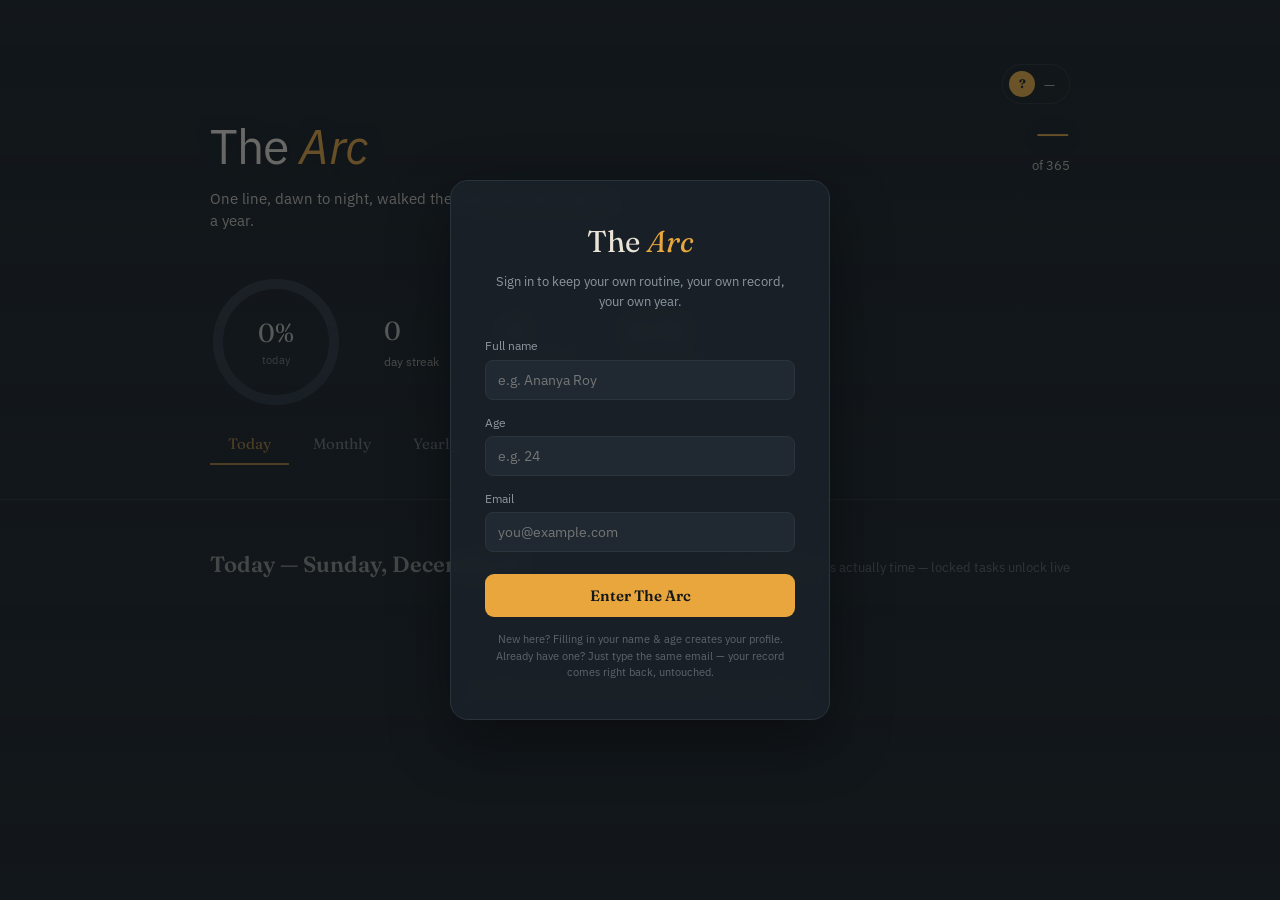
==== index.html @ c5e22e0d "Rename index.html.html to index.html" ====
<!DOCTYPE html>
<html lang="en">
<head>
<meta charset="UTF-8">
<meta name="viewport" content="width=device-width, initial-scale=1.0">
<title>The Arc — Daily Routine Tracker</title>
<link rel="preconnect" href="https://fonts.googleapis.com">
<link href="https://fonts.googleapis.com/css2?family=Fraunces:opsz,wght@9..144,400;9..144,500;9..144,600;9..144,700&family=IBM+Plex+Sans:wght@400;500;600;700&family=IBM+Plex+Mono:wght@400;500&display=swap" rel="stylesheet">
<style>
  :root{
    --bg: #12171B;
    --panel: #1B2228;
    --panel-2: #202932;
    --hairline: #2B343C;
    --text: #EAE4D8;
    --muted: #8C97A0;
    --faint: #5C666E;

    --dawn: #E8A63D;
    --morning: #6FA8B8;
    --latemorning: #C9B182;
    --afternoon: #C17A56;
    --evening: #9A6B8C;
    --night: #5B6EA8;

    --gold: #E8A63D;
    --good: #7A9B6E;
    --bad: #A2564F;
    --meals: #A78BFA;
  }

  *{ box-sizing: border-box; }
  html,body{ margin:0; padding:0; }
  body{
    background: var(--bg);
    color: var(--text);
    font-family: 'IBM Plex Sans', sans-serif;
    line-height: 1.5;
    -webkit-font-smoothing: antialiased;
    padding: 0 0 80px 0;
  }
  a{ color: inherit; }

  .wrap{
    max-width: 900px;
    margin: 0 auto;
    padding: 0 20px;
  }

  h1,h2,h3{
    font-family: 'Fraunces', serif;
    font-weight: 600;
    margin: 0;
  }

  /* ---------- HERO ---------- */
  .hero{
    position: relative;
    padding: 64px 0 34px 0;
    margin-bottom: 8px;
    background-image:
      linear-gradient(180deg, rgba(18,23,27,0.35) 0%, rgba(18,23,27,0.80) 72%, rgba(18,23,27,1) 100%),
      url('https://images.unsplash.com/photo-1528470621820-ad2177f438d6?fm=jpg&q=70&w=1800&auto=format&fit=crop');
    background-size: cover;
    background-position: center 60%;
    border-bottom: 1px solid var(--hairline);
  }
  .hero-inner{
    max-width: 900px;
    margin: 0 auto;
    padding: 0 20px;
  }
  .hero-top{
    display:flex;
    justify-content: space-between;
    align-items: flex-start;
    gap: 24px;
    flex-wrap: wrap;
  }
  .hero-title{
    font-size: clamp(34px, 5.5vw, 48px);
    letter-spacing: -0.01em;
    color: var(--text);
    text-shadow: 0 2px 18px rgba(0,0,0,0.35);
  }
  .hero-title em{
    font-style: italic;
    color: var(--gold);
  }
  .hero-sub{
    color: #D9D2C4;
    font-size: 14.5px;
    margin-top: 6px;
    max-width: 46ch;
  }
  .day-badge{
    text-align: right;
    flex-shrink: 0;
  }
  .day-badge .num{
    font-family: 'Fraunces', serif;
    font-size: 42px;
    color: var(--gold);
    line-height: 1;
    text-shadow: 0 2px 18px rgba(0,0,0,0.45);
  }
  .day-badge .label{
    color: #C9C1B2;
    font-size: 12.5px;
    margin-top: 4px;
  }

  .arc-row{
    display:flex;
    gap: 28px;
    margin-top: 34px;
    align-items: center;
    flex-wrap: wrap;
  }
  .ring-box{
    position: relative;
    width: 132px;
    height: 132px;
    flex-shrink: 0;
  }
  .ring-box svg{ transform: rotate(-90deg); }
  .ring-box .pct{
    position:absolute;
    inset:0;
    display:flex;
    align-items:center;
    justify-content:center;
    flex-direction: column;
  }
  .ring-box .pct .n{
    font-family:'Fraunces', serif;
    font-size: 26px;
  }
  .ring-box .pct .d{
    font-size: 10.5px;
    color: var(--muted);
    letter-spacing: 0.02em;
  }
  .stat-list{
    display:flex;
    gap: 32px;
    flex-wrap: wrap;
  }
  .stat{
    min-width: 90px;
    background: rgba(18,23,27,0.45);
    padding: 8px 14px;
    border-radius: 8px;
  }
  .stat .n{
    font-family:'Fraunces', serif;
    font-size: 26px;
    color: var(--text);
  }
  .stat .l{
    font-size: 12px;
    color: #C9C1B2;
    margin-top: 2px;
  }

  /* ---------- NAV TABS ---------- */
  .tabbar{
    display:flex;
    gap: 6px;
    padding: 16px 0 0 0;
  }
  .tab-btn{
    background: none;
    border: none;
    color: var(--muted);
    font-family: 'Fraunces', serif;
    font-size: 15px;
    padding: 10px 18px;
    cursor: pointer;
    border-bottom: 2px solid transparent;
    transition: color 0.15s ease, border-color 0.15s ease;
  }
  .tab-btn:hover{ color: var(--text); }
  .tab-btn.active{
    color: var(--gold);
    border-bottom-color: var(--gold);
  }

  .view{ display:none; }
  .view.active{ display:block; animation: fadeIn 0.25s ease; }
  @keyframes fadeIn{
    from{ opacity:0; transform: translateY(4px); }
    to{ opacity:1; transform: translateY(0); }
  }

  /* ---------- SECTION HEADERS ---------- */
  .section{
    padding: 40px 0;
    border-bottom: 1px solid var(--hairline);
  }
  .section:last-child{ border-bottom: none; }
  .section-head{
    display:flex;
    justify-content: space-between;
    align-items: baseline;
    margin-bottom: 20px;
    gap: 16px;
    flex-wrap: wrap;
  }
  .section-head h2{
    font-size: 22px;
  }
  .section-head .hint{
    color: var(--muted);
    font-size: 13px;
  }

  /* ---------- TIMELINE / CHECKLIST ---------- */
  .period-group{
    margin-bottom: 26px;
  }
  .period-title{
    display:flex;
    align-items:center;
    gap: 10px;
    font-size: 12.5px;
    letter-spacing: 0.02em;
    color: var(--muted);
    margin-bottom: 10px;
  }
  .period-dot{
    width: 8px; height: 8px; border-radius: 50%;
    flex-shrink:0;
  }
  .task-row{
    display:flex;
    align-items:flex-start;
    gap: 12px;
    padding: 11px 12px;
    border-radius: 8px;
    border-left: 3px solid transparent;
    cursor: pointer;
    transition: background 0.15s ease;
  }
  .task-icon{
    width: 36px;
    height: 36px;
    border-radius: 10px;
    background: var(--panel-2);
    border: 1.5px solid var(--hairline);
    display: flex;
    align-items: center;
    justify-content: center;
    font-size: 17px;
    flex-shrink: 0;
    margin-top: 1px;
    transition: opacity 0.15s ease;
  }
  .task-row.done .task-icon,
  .task-row.locked .task-icon{
    opacity: 0.5;
  }
  .task-row:hover{ background: var(--panel); }
  .task-row.done{
    opacity: 0.55;
  }
  .task-row.done .task-name{
    text-decoration: line-through;
    text-decoration-color: var(--faint);
  }
  .task-row.locked{
    cursor: not-allowed;
    opacity: 0.45;
  }
  .task-row.locked:hover{ background: none; }
  .task-row.locked .checkbox{ border-color: var(--faint); }
  .task-lock-note{
    font-size: 11px;
    color: var(--faint);
    margin-top: 3px;
    font-style: italic;
  }
  .checkbox{
    width: 20px; height: 20px;
    border-radius: 5px;
    border: 1.5px solid var(--faint);
    flex-shrink: 0;
    margin-top: 2px;
    display:flex;
    align-items:center;
    justify-content:center;
    transition: all 0.15s ease;
  }
  .task-row.done .checkbox{
    background: var(--good);
    border-color: var(--good);
  }
  .checkbox svg{ opacity: 0; width: 12px; height: 12px; }
  .task-row.done .checkbox svg{ opacity: 1; }
  .task-row.locked .checkbox svg{ opacity: 1; }
  .task-body{ flex: 1; }
  .task-time{
    font-family: 'IBM Plex Mono', monospace;
    font-size: 11.5px;
    color: var(--muted);
  }
  .task-name{
    font-size: 15px;
    margin-top: 1px;
  }

  /* ---------- MONTHLY TARGETS ---------- */
  .month-nav{
    display:flex;
    align-items:center;
    gap: 12px;
  }
  .month-nav button{
    background: var(--panel);
    border: 1px solid var(--hairline);
    color: var(--text);
    width: 30px; height: 30px;
    border-radius: 6px;
    cursor: pointer;
    font-size: 14px;
  }
  .month-nav button:hover{ background: var(--panel-2); }
  .month-label{
    font-family: 'Fraunces', serif;
    font-size: 16px;
    min-width: 140px;
    text-align:center;
  }
  .target-table{
    width: 100%;
    border-collapse: collapse;
    margin-top: 18px;
  }
  .target-table th{
    text-align:left;
    font-size: 11.5px;
    color: var(--muted);
    font-weight: 500;
    padding: 0 12px 10px 12px;
    border-bottom: 1px solid var(--hairline);
  }
  .target-table td{
    padding: 12px;
    border-bottom: 1px solid var(--hairline);
    vertical-align: middle;
  }
  .target-table tr:last-child td{ border-bottom: none; }
  .cat-name{
    display:flex;
    align-items:center;
    gap: 9px;
    font-size: 14px;
    white-space: nowrap;
  }
  .cat-dot{ width:8px; height:8px; border-radius:50%; flex-shrink:0; }
  .target-input{
    width: 100%;
    background: var(--panel-2);
    border: 1px solid var(--hairline);
    color: var(--text);
    padding: 7px 10px;
    border-radius: 6px;
    font-family: inherit;
    font-size: 13px;
  }
  .target-input:focus{ outline: 1px solid var(--gold); }
  .days-count{
    font-family: 'Fraunces', serif;
    font-size: 20px;
    color: var(--gold);
    white-space: nowrap;
  }
  .days-count span{
    font-family:'IBM Plex Sans', sans-serif;
    font-size: 12px;
    color: var(--muted);
  }

  /* ---------- PIE CHARTS ---------- */
  .pie-row{
    display:flex;
    gap: 40px;
    flex-wrap: wrap;
    margin-top: 8px;
  }
  .pie-block{
    display:flex;
    align-items:center;
    gap: 22px;
    flex: 1;
    min-width: 260px;
  }
  .pie-chart{
    width: 128px;
    height: 128px;
    border-radius: 50%;
    flex-shrink: 0;
    position: relative;
  }
  .pie-chart::after{
    content:'';
    position:absolute;
    inset: 22px;
    background: var(--bg);
    border-radius: 50%;
  }
  .pie-center{
    position:absolute;
    inset: 22px;
    display:flex;
    align-items:center;
    justify-content:center;
    flex-direction:column;
    z-index:2;
  }
  .pie-center .n{
    font-family:'Fraunces', serif;
    font-size: 20px;
  }
  .pie-center .d{
    font-size: 9.5px;
    color: var(--muted);
  }
  .pie-legend{
    display:flex;
    flex-direction:column;
    gap: 8px;
  }
  .pie-legend-row{
    display:flex;
    align-items:center;
    gap: 8px;
    font-size: 13px;
  }
  .pie-legend-dot{
    width: 9px; height: 9px; border-radius: 50%; flex-shrink:0;
  }
  .pie-legend-pct{
    color: var(--muted);
    font-size: 12px;
    margin-left: auto;
    font-family: 'IBM Plex Mono', monospace;
  }
  .pie-title{
    font-size: 13px;
    color: var(--muted);
    margin-bottom: 14px;
  }
  .pie-card{
    background: var(--panel);
    border: 1px solid var(--hairline);
    border-radius: 12px;
    padding: 22px;
    flex: 1;
    min-width: 280px;
  }
  .empty-note{
    color: var(--faint);
    font-size: 13px;
    font-style: italic;
    padding: 20px 0;
  }

  /* ---------- YEAR HEATMAP ---------- */
  .heatmap-wrap{
    overflow-x: auto;
    padding-bottom: 6px;
  }
  .heatmap{
    display:grid;
    grid-template-columns: 34px repeat(53, 12px);
    grid-auto-rows: 12px;
    gap: 3px;
    min-width: 720px;
  }
  .hm-month-label{
    grid-row: 1;
    font-size: 10.5px;
    color: var(--muted);
  }
  .hm-cell{
    width: 12px; height: 12px;
    border-radius: 3px;
    background: var(--panel-2);
    border: 1px solid var(--hairline);
  }
  .hm-day-label{
    font-size: 9.5px;
    color: var(--faint);
    display:flex;
    align-items:center;
  }
  .legend{
    display:flex;
    align-items:center;
    gap: 6px;
    font-size: 11px;
    color: var(--muted);
    margin-top: 14px;
  }
  .legend .hm-cell{ width:10px; height:10px; }

  /* ---------- ACHIEVEMENTS ---------- */
  .badge-grid{
    display:grid;
    grid-template-columns: repeat(auto-fill, minmax(130px, 1fr));
    gap: 14px;
  }
  .badge{
    background: var(--panel);
    border: 1px solid var(--hairline);
    border-radius: 10px;
    padding: 16px 14px;
    text-align:center;
    transition: border-color 0.15s ease;
  }
  .badge.unlocked{
    border-color: var(--gold);
    background: linear-gradient(180deg, rgba(232,166,61,0.08), transparent);
  }
  .badge .icon{
    font-size: 26px;
    margin-bottom: 8px;
    filter: grayscale(1);
    opacity: 0.4;
  }
  .badge.unlocked .icon{
    filter: none;
    opacity: 1;
  }
  .badge .streak{
    font-family:'Fraunces', serif;
    font-size: 15px;
  }
  .badge .streak-label{
    font-size: 10.5px;
    color: var(--muted);
    margin-top: 2px;
  }
  .reward-box{
    margin-top: 20px;
    background: var(--panel);
    border: 1px solid var(--hairline);
    border-radius: 10px;
    padding: 18px;
  }
  .reward-row{
    display:flex;
    align-items:center;
    gap: 12px;
    padding: 8px 0;
    border-bottom: 1px solid var(--hairline);
  }
  .reward-row:last-child{ border-bottom:none; }
  .reward-milestone{
    font-family:'Fraunces', serif;
    color: var(--gold);
    font-size: 14px;
    width: 90px;
    flex-shrink: 0;
  }
  .reward-input{
    flex:1;
    background: transparent;
    border: none;
    border-bottom: 1px dashed var(--hairline);
    color: var(--text);
    font-family: inherit;
    font-size: 13.5px;
    padding: 4px 0;
  }
  .reward-input:focus{ outline:none; border-bottom-color: var(--gold); }
  .reward-input::placeholder{ color: var(--faint); }

  /* ---------- LOGIN SCREEN ---------- */
  .login-screen{
    position: fixed;
    inset: 0;
    z-index: 300;
    display: flex;
    align-items: center;
    justify-content: center;
    padding: 20px;
    background-image:
      linear-gradient(180deg, rgba(18,23,27,0.55) 0%, rgba(18,23,27,0.90) 100%),
      url('https://images.unsplash.com/photo-1528470621820-ad2177f438d6?fm=jpg&q=70&w=1800&auto=format&fit=crop');
    background-size: cover;
    background-position: center 55%;
  }
  .login-card{
    background: rgba(27,34,40,0.88);
    border: 1px solid var(--hairline);
    border-radius: 18px;
    padding: 38px 34px;
    max-width: 380px;
    width: 100%;
    backdrop-filter: blur(8px);
    box-shadow: 0 20px 60px rgba(0,0,0,0.4);
  }
  .login-brand{
    font-family: 'Fraunces', serif;
    font-size: 30px;
    color: var(--text);
    text-align: center;
  }
  .login-brand em{ font-style: italic; color: var(--gold); }
  .login-tag{
    text-align: center;
    color: var(--muted);
    font-size: 13px;
    margin: 8px 0 26px 0;
  }
  .login-label{
    display:block;
    font-size: 11.5px;
    color: var(--muted);
    margin-bottom: 5px;
    margin-top: 14px;
  }
  .login-input{
    width: 100%;
    background: var(--panel-2);
    border: 1px solid var(--hairline);
    color: var(--text);
    padding: 10px 12px;
    border-radius: 8px;
    font-family: inherit;
    font-size: 14px;
  }
  .login-input:focus{ outline: 1px solid var(--gold); }
  .login-input:disabled{ opacity: 0.6; }
  .login-welcome{
    display:none;
    margin-top: 14px;
    font-size: 12.5px;
    color: var(--good);
    font-style: italic;
  }
  .login-btn{
    width: 100%;
    margin-top: 22px;
    background: var(--gold);
    color: #12171B;
    border: none;
    font-family: 'Fraunces', serif;
    font-weight: 600;
    font-size: 15px;
    padding: 12px;
    border-radius: 9px;
    cursor: pointer;
    transition: filter 0.15s ease;
  }
  .login-btn:hover{ filter: brightness(1.08); }
  .login-note{
    font-size: 11px;
    color: var(--faint);
    margin-top: 14px;
    line-height: 1.5;
    text-align: center;
  }

  /* ---------- PROFILE BAR ---------- */
  .profile-bar{
    display:flex;
    justify-content: flex-end;
    position: relative;
    margin-bottom: 6px;
  }
  .profile-chip{
    display:flex;
    align-items:center;
    gap: 9px;
    background: rgba(18,23,27,0.5);
    padding: 6px 14px 6px 6px;
    border-radius: 999px;
    cursor: pointer;
    border: 1px solid rgba(255,255,255,0.08);
  }
  .avatar-circle{
    width: 26px; height: 26px;
    border-radius: 50%;
    background: var(--gold);
    color: #12171B;
    font-family: 'Fraunces', serif;
    font-weight: 700;
    font-size: 12px;
    display:flex;
    align-items:center;
    justify-content:center;
    flex-shrink:0;
  }
  .profile-name{
    font-family: 'Fraunces', serif;
    font-style: italic;
    font-size: 13.5px;
    color: var(--text);
  }
  .profile-menu{
    display:none;
    position:absolute;
    top: 38px;
    right: 0;
    background: var(--panel);
    border: 1px solid var(--hairline);
    border-radius: 10px;
    padding: 6px;
    min-width: 190px;
    z-index: 10;
    box-shadow: 0 10px 30px rgba(0,0,0,0.35);
  }
  .profile-menu.open{ display:block; }
  .profile-menu button, .profile-menu label{
    display:flex;
    align-items:center;
    width: 100%;
    background: none;
    border: none;
    color: var(--text);
    font-family: inherit;
    font-size: 13px;
    padding: 9px 10px;
    border-radius: 6px;
    cursor: pointer;
    text-align: left;
  }
  .profile-menu button:hover, .profile-menu label:hover{ background: var(--panel-2); }

  .quote-line{
    font-family: 'Fraunces', serif;
    font-style: italic;
    font-size: 13.5px;
    color: #D9D2C4;
    margin-top: 10px;
    max-width: 46ch;
  }

  /* ---------- CONFETTI ---------- */
  .confetti-piece{
    position: fixed;
    top: -10px;
    width: 8px; height: 8px;
    border-radius: 2px;
    pointer-events: none;
    z-index: 500;
    animation: confettiFall linear forwards;
  }
  @keyframes confettiFall{
    to{ transform: translateY(105vh) rotate(360deg); opacity: 0.3; }
  }

  .footer-note{
    text-align:center;
    color: var(--faint);
    font-size: 12px;
    margin-top: 40px;
  }

  /* ---------- PAGE BANNER PHOTOS ---------- */
  .page-banner{
    height: 150px;
    border-radius: 14px;
    background-size: cover;
    background-position: center;
    margin-bottom: 28px;
    position: relative;
    overflow: hidden;
    border: 1px solid var(--hairline);
  }
  .page-banner::after{
    content:'';
    position:absolute; inset:0;
    background: linear-gradient(90deg, rgba(18,23,27,0.75), rgba(18,23,27,0.15));
  }
  .page-banner .banner-text{
    position:relative;
    z-index:2;
    height:100%;
    display:flex;
    flex-direction:column;
    justify-content:center;
    padding: 0 24px;
  }
  .page-banner .banner-text .t{
    font-family:'Fraunces', serif;
    font-size: 20px;
    color: var(--text);
  }
  .page-banner .banner-text .s{
    font-size: 12.5px;
    color: #D9D2C4;
    margin-top: 3px;
  }

  /* ---------- DAY DETAIL MODAL ---------- */
  .modal-overlay{
    display:none;
    position: fixed;
    inset: 0;
    background: rgba(10,13,15,0.72);
    z-index: 100;
    align-items: center;
    justify-content: center;
    padding: 20px;
  }
  .modal-overlay.open{ display:flex; }
  .modal-box{
    background: var(--panel);
    border: 1px solid var(--hairline);
    border-radius: 14px;
    max-width: 420px;
    width: 100%;
    max-height: 80vh;
    overflow-y: auto;
    padding: 20px;
  }
  .modal-head{
    display:flex;
    justify-content: space-between;
    align-items: center;
    margin-bottom: 14px;
  }
  .modal-head h3{ font-size: 16px; }
  .modal-close{
    background: var(--panel-2);
    border: 1px solid var(--hairline);
    color: var(--muted);
    width: 26px; height: 26px;
    border-radius: 6px;
    cursor: pointer;
  }
  .modal-pct{
    font-family: 'Fraunces', serif;
    color: var(--gold);
    font-size: 15px;
    margin-bottom: 12px;
  }
  .modal-task-row{
    display:flex;
    align-items:center;
    gap: 10px;
    padding: 7px 0;
    border-bottom: 1px solid var(--hairline);
    font-size: 13px;
  }
  .modal-task-row:last-child{ border-bottom:none; }
  .modal-task-row.missed{ opacity: 0.45; }
  .modal-task-icon{ font-size: 15px; width: 20px; text-align:center; flex-shrink:0; }
  .modal-task-time{
    font-family:'IBM Plex Mono', monospace;
    font-size: 10.5px;
    color: var(--muted);
    width: 78px;
    flex-shrink:0;
  }
  .modal-task-name{ flex:1; }
  .modal-task-status{
    color: var(--good);
    font-weight: 600;
    flex-shrink:0;
  }
  .modal-task-row.missed .modal-task-status{ color: var(--faint); }

  ::-webkit-scrollbar{ height: 8px; width: 8px; }
  ::-webkit-scrollbar-thumb{ background: var(--hairline); border-radius: 4px; }

  @media (max-width: 600px){
    .arc-row{ gap: 20px; }
    .stat-list{ gap: 20px; }
    .target-table{ font-size: 13px; }
    .target-table th:nth-child(2), .target-table td:nth-child(2){ display:none; }
    .pie-block{ flex-direction: column; align-items:flex-start; }
    .task-icon{ width: 30px; height: 30px; font-size: 15px; border-radius: 8px; }
    .task-row{ gap: 9px; }
  }
</style>
</head>
<body>

  <!-- LOGIN / SIGN-IN GATE -->
  <div class="login-screen" id="loginScreen">
    <div class="login-card">
      <div class="login-brand">The <em>Arc</em></div>
      <div class="login-tag">Sign in to keep your own routine, your own record, your own year.</div>
      <form id="loginForm">
        <label class="login-label">Full name</label>
        <input class="login-input" id="loginName" type="text" placeholder="e.g. Ananya Roy" autocomplete="name">

        <label class="login-label">Age</label>
        <input class="login-input" id="loginAge" type="number" min="10" max="100" placeholder="e.g. 24" autocomplete="off">

        <label class="login-label">Email</label>
        <input class="login-input" id="loginEmail" type="email" placeholder="you@example.com" autocomplete="email" required>

        <div class="login-welcome" id="loginWelcomeNote"></div>

        <button type="submit" class="login-btn">Enter The Arc</button>
        <div class="login-note">New here? Filling in your name &amp; age creates your profile. Already have one? Just type the same email — your record comes right back, untouched.</div>
      </form>
    </div>
  </div>

  <!-- HERO -->
  <div class="hero">
    <div class="hero-inner">
      <div class="profile-bar">
        <div class="profile-chip" id="profileChip">
          <span class="avatar-circle" id="avatarCircle">?</span>
          <span class="profile-name" id="profileNameLabel">—</span>
        </div>
        <div class="profile-menu" id="profileMenu">
          <button id="exportDataBtn">⭳ Export my data</button>
          <label id="importDataLabel">⭱ Import backup<input type="file" id="importDataInput" accept="application/json" hidden></label>
          <button id="logoutBtn">Switch account</button>
        </div>
      </div>
      <div class="hero-top">
        <div>
          <div class="hero-title">The <em>Arc</em></div>
          <div class="hero-sub" id="heroSub">One line, dawn to night, walked the same way every day for a year.</div>
          <div class="quote-line" id="quoteLine"></div>
        </div>
        <div class="day-badge">
          <div class="num" id="dayNumber">—</div>
          <div class="label">of 365</div>
        </div>
      </div>

      <div class="arc-row">
        <div class="ring-box">
          <svg width="132" height="132" viewBox="0 0 132 132">
            <circle cx="66" cy="66" r="58" fill="none" stroke="#2B343C" stroke-width="10"/>
            <circle id="ringProgress" cx="66" cy="66" r="58" fill="none" stroke="#E8A63D" stroke-width="10"
              stroke-linecap="round" stroke-dasharray="364.4" stroke-dashoffset="364.4"/>
          </svg>
          <div class="pct">
            <div class="n" id="todayPct">0%</div>
            <div class="d">today</div>
          </div>
        </div>
        <div class="stat-list">
          <div class="stat"><div class="n" id="currentStreak">0</div><div class="l">day streak</div></div>
          <div class="stat"><div class="n" id="bestStreak">0</div><div class="l">best streak</div></div>
          <div class="stat"><div class="n" id="doneToday">0/15</div><div class="l">done today</div></div>
        </div>
      </div>

      <div class="tabbar">
        <button class="tab-btn active" data-view="today">Today</button>
        <button class="tab-btn" data-view="monthly">Monthly</button>
        <button class="tab-btn" data-view="yearly">Yearly</button>
      </div>
    </div>
  </div>

  <div class="wrap">

    <!-- TODAY VIEW -->
    <div class="view active" id="view-today">
      <div class="section">
        <div class="section-head">
          <h2>Today — <span id="todayDate"></span></h2>
          <div class="hint">Tap a task once it's actually time — locked tasks unlock live</div>
        </div>
        <div id="checklist"></div>
      </div>
    </div>

    <!-- MONTHLY VIEW (second page) -->
    <div class="view" id="view-monthly">
      <div class="page-banner" style="background-image: linear-gradient(90deg, rgba(18,23,27,0.75), rgba(18,23,27,0.15)), url('https://images.pexels.com/photos/29509435/pexels-photo-29509435.jpeg?auto=compress&cs=tinysrgb&w=1600');">
        <div class="banner-text">
          <div class="t">This month's page</div>
          <div class="s">Targets, focus, and how the month is shaping up</div>
        </div>
      </div>
      <div class="section">
        <div class="section-head">
          <h2>Monthly target</h2>
          <div class="month-nav">
            <button id="prevMonth">‹</button>
            <div class="month-label" id="monthLabel"></div>
            <button id="nextMonth">›</button>
          </div>
        </div>
        <table class="target-table">
          <thead>
            <tr>
              <th>Category</th>
              <th>Target for the month</th>
              <th style="text-align:right">Days hit</th>
            </tr>
          </thead>
          <tbody id="targetBody"></tbody>
        </table>
      </div>

      <div class="section">
        <div class="section-head">
          <h2>This month at a glance</h2>
          <div class="hint" id="monthlyRangeHint">—</div>
        </div>
        <div class="pie-row">
          <div class="pie-card">
            <div class="pie-title">Days completed this month</div>
            <div id="monthlyCompletionPie"></div>
          </div>
          <div class="pie-card">
            <div class="pie-title">Where your focus went this month</div>
            <div id="monthlyCategoryPie"></div>
          </div>
        </div>
      </div>
    </div>

    <!-- YEARLY VIEW (second page) -->
    <div class="view" id="view-yearly">
      <div class="page-banner" style="background-image: linear-gradient(90deg, rgba(18,23,27,0.75), rgba(18,23,27,0.15)), url('https://images.pexels.com/photos/6263/wood-road-dirty-forest.jpg?auto=compress&cs=tinysrgb&w=1600');">
        <div class="banner-text">
          <div class="t">The whole year, one path</div>
          <div class="s">365 days, walked one at a time</div>
        </div>
      </div>
      <div class="section">
        <div class="section-head">
          <h2>The full year</h2>
          <div class="hint" id="yearHint">—</div>
        </div>
        <div class="heatmap-wrap">
          <div class="heatmap" id="heatmap"></div>
        </div>
        <div class="legend">
          <span>Less</span>
          <div class="hm-cell" style="background:#202932"></div>
          <div class="hm-cell" style="background:#3d4a3a"></div>
          <div class="hm-cell" style="background:#567048"></div>
          <div class="hm-cell" style="background:#7A9B6E"></div>
          <div class="hm-cell" style="background:#A9D19A"></div>
          <span>More</span>
        </div>
      </div>

      <div class="section">
        <div class="section-head">
          <h2>Year at a glance</h2>
          <div class="hint">Since day one</div>
        </div>
        <div class="pie-row">
          <div class="pie-card">
            <div class="pie-title">Days completed this year</div>
            <div id="yearlyCompletionPie"></div>
          </div>
          <div class="pie-card">
            <div class="pie-title">Where your focus went this year</div>
            <div id="yearlyCategoryPie"></div>
          </div>
        </div>
      </div>

      <div class="section">
        <div class="section-head">
          <h2>Time management</h2>
          <div class="hint">How your 17.5-hour day is allocated — Sunday swaps the gym block</div>
        </div>
        <div class="pie-row">
          <div class="pie-card">
            <div class="pie-title">Weekday — Monday to Saturday</div>
            <div id="timeManagementPieWeekday"></div>
          </div>
          <div class="pie-card">
            <div class="pie-title">Sunday — cycling &amp; podcast</div>
            <div id="timeManagementPieSunday"></div>
          </div>
        </div>
      </div>

      <div class="section" style="border-bottom:none;">
        <div class="section-head">
          <h2>Milestones &amp; rewards</h2>
          <div class="hint">Unlocked by your best streak so far</div>
        </div>
        <div class="badge-grid" id="badgeGrid"></div>

        <div class="reward-box">
          <div style="font-size:13px; color:var(--muted); margin-bottom:10px;">Write your own reward for each milestone — what do you get for reaching it?</div>
          <div id="rewardList"></div>
        </div>
      </div>
    </div>

    <div class="footer-note">Your data is saved in this browser automatically, every single day.</div>
  </div>

  <!-- DAY DETAIL MODAL -->
  <div class="modal-overlay" id="dayModal">
    <div class="modal-box">
      <div class="modal-head">
        <h3 id="dayModalTitle">—</h3>
        <button class="modal-close" id="dayModalClose">✕</button>
      </div>
      <div id="dayModalBody"></div>
    </div>
  </div>

<script>

(async function(){

  const WEEKDAY_TASKS = [
    {id:1, time:"5:00 AM", name:"Meditation (5 min)", period:"dawn", cat:"morning", startMin: 5*60, icon:"🧘"},
    {id:2, time:"5:05 AM", name:"Face yoga (5 min)", period:"dawn", cat:"morning", startMin: 5*60+5, icon:"🙆"},
    {id:3, time:"5:10 AM", name:"Hydrate — 1 glass of water", period:"dawn", cat:"morning", startMin: 5*60+10, icon:"💧"},
    {id:4, time:"5:15 AM", name:"Morning walk (30 min)", period:"dawn", cat:"morning", startMin: 5*60+15, icon:"🚶"},
    {id:5, time:"5:45 AM", name:"Brush & freshen up", period:"dawn", cat:"morning", startMin: 5*60+45, icon:"🪥"},
    {id:6, time:"6:00 – 8:00 AM", name:"Cat study session (morning)", period:"morning", cat:"cat", startMin: 6*60, icon:"🐱"},
    {id:7, time:"8:00 – 9:00 AM", name:"Breakfast", period:"morning", cat:"meals", startMin: 8*60, icon:"🍳"},
    {id:8, time:"9:00 AM – 12:00 PM", name:"Skill learning", period:"latemorning", cat:"skill", startMin: 9*60, icon:"📘"},
    {id:9, time:"12:00 – 2:00 PM", name:"Lunch & rest", period:"afternoon", cat:"meals", startMin: 12*60, icon:"🍛"},
    {id:10, time:"2:00 – 4:00 PM", name:"English improvement", period:"afternoon", cat:"english", startMin: 14*60, icon:"🗣️"},
    {id:11, time:"4:00 – 7:00 PM", name:"Gym & other work", period:"evening", cat:"gym", startMin: 16*60, icon:"🏋️"},
    {id:12, time:"7:00 – 9:00 PM", name:"Cat study session (evening)", period:"evening", cat:"cat", startMin: 19*60, icon:"🐾"},
    {id:13, time:"9:00 – 9:30 PM", name:"Dinner", period:"evening", cat:"meals", startMin: 21*60, icon:"🍽️"},
    {id:14, time:"9:30 – 10:00 PM", name:"Trading study", period:"night", cat:"trading", startMin: 21*60+30, icon:"📈"},
    {id:15, time:"10:00 – 10:30 PM", name:"Daily revision", period:"night", cat:"revision", startMin: 22*60, icon:"📝"},
  ];

  // Sunday swaps the 4–7 PM gym block for cycling + a podcast — same total time
  const SUNDAY_TASKS = [
    {id:1, time:"5:00 AM", name:"Meditation (5 min)", period:"dawn", cat:"morning", startMin: 5*60, icon:"🧘"},
    {id:2, time:"5:05 AM", name:"Face yoga (5 min)", period:"dawn", cat:"morning", startMin: 5*60+5, icon:"🙆"},
    {id:3, time:"5:10 AM", name:"Hydrate — 1 glass of water", period:"dawn", cat:"morning", startMin: 5*60+10, icon:"💧"},
    {id:4, time:"5:15 AM", name:"Morning walk (30 min)", period:"dawn", cat:"morning", startMin: 5*60+15, icon:"🚶"},
    {id:5, time:"5:45 AM", name:"Brush & freshen up", period:"dawn", cat:"morning", startMin: 5*60+45, icon:"🪥"},
    {id:6, time:"6:00 – 8:00 AM", name:"Cat study session (morning)", period:"morning", cat:"cat", startMin: 6*60, icon:"🐱"},
    {id:7, time:"8:00 – 9:00 AM", name:"Breakfast", period:"morning", cat:"meals", startMin: 8*60, icon:"🍳"},
    {id:8, time:"9:00 AM – 12:00 PM", name:"Skill learning", period:"latemorning", cat:"skill", startMin: 9*60, icon:"📘"},
    {id:9, time:"12:00 – 2:00 PM", name:"Lunch & rest", period:"afternoon", cat:"meals", startMin: 12*60, icon:"🍛"},
    {id:10, time:"2:00 – 4:00 PM", name:"English improvement", period:"afternoon", cat:"english", startMin: 14*60, icon:"🗣️"},
    {id:16, time:"4:00 – 5:00 PM", name:"Cycling", period:"evening", cat:"gym", startMin: 16*60, icon:"🚴"},
    {id:17, time:"5:00 – 7:00 PM", name:"Podcast", period:"evening", cat:"podcast", startMin: 17*60, icon:"🎧"},
    {id:12, time:"7:00 – 9:00 PM", name:"Cat study session (evening)", period:"evening", cat:"cat", startMin: 19*60, icon:"🐾"},
    {id:13, time:"9:00 – 9:30 PM", name:"Dinner", period:"evening", cat:"meals", startMin: 21*60, icon:"🍽️"},
    {id:14, time:"9:30 – 10:00 PM", name:"Trading study", period:"night", cat:"trading", startMin: 21*60+30, icon:"📈"},
    {id:15, time:"10:00 – 10:30 PM", name:"Daily revision", period:"night", cat:"revision", startMin: 22*60, icon:"📝"},
  ];

  function tasksForDate(d){ return d.getDay() === 0 ? SUNDAY_TASKS : WEEKDAY_TASKS; }
  function tasksForKey(k){ return tasksForDate(new Date(k+"T00:00:00")); }

  const PERIODS = [
    {key:"dawn", label:"Dawn · 5:00 – 6:00 AM", color:"var(--dawn)"},
    {key:"morning", label:"Morning · 6:00 – 9:00 AM", color:"var(--morning)"},
    {key:"latemorning", label:"Late morning · 9:00 AM – 12:00 PM", color:"var(--latemorning)"},
    {key:"afternoon", label:"Afternoon · 12:00 – 4:00 PM", color:"var(--afternoon)"},
    {key:"evening", label:"Evening · 4:00 – 9:30 PM", color:"var(--evening)"},
    {key:"night", label:"Night · 9:30 – 10:30 PM", color:"var(--night)"},
  ];

  const CATEGORIES = [
    {key:"cat", label:"Cat study", hex:"#6FA8B8"},
    {key:"skill", label:"Skill learning", hex:"#C9B182"},
    {key:"english", label:"English improvement", hex:"#C17A56"},
    {key:"gym", label:"Gym / cycling", hex:"#9A6B8C"},
    {key:"podcast", label:"Podcast (Sun)", hex:"#4FB3BF"},
    {key:"trading", label:"Trading study", hex:"#5B6EA8"},
    {key:"revision", label:"Daily revision", hex:"#E8A63D"},
    {key:"morning", label:"Morning ritual", hex:"#7A9B6E"},
  ];

  // static time-allocation of a full scheduled day, in minutes
  const TIME_ALLOCATION_WEEKDAY = [
    {label:"Morning ritual", hex:"#7A9B6E", minutes:60},
    {label:"Cat study (both sessions)", hex:"#6FA8B8", minutes:240},
    {label:"Meals & rest", hex:"#A78BFA", minutes:210},
    {label:"Skill learning", hex:"#C9B182", minutes:180},
    {label:"English improvement", hex:"#C17A56", minutes:120},
    {label:"Gym & other work", hex:"#9A6B8C", minutes:180},
    {label:"Trading study", hex:"#5B6EA8", minutes:30},
    {label:"Daily revision", hex:"#E8A63D", minutes:30},
  ];
  const TIME_ALLOCATION_SUNDAY = [
    {label:"Morning ritual", hex:"#7A9B6E", minutes:60},
    {label:"Cat study (both sessions)", hex:"#6FA8B8", minutes:240},
    {label:"Meals & rest", hex:"#A78BFA", minutes:210},
    {label:"Skill learning", hex:"#C9B182", minutes:180},
    {label:"English improvement", hex:"#C17A56", minutes:120},
    {label:"Cycling", hex:"#9A6B8C", minutes:60},
    {label:"Podcast", hex:"#4FB3BF", minutes:120},
    {label:"Trading study", hex:"#5B6EA8", minutes:30},
    {label:"Daily revision", hex:"#E8A63D", minutes:30},
  ];

  const MILESTONES = [3,7,14,30,60,100,180,270,365];
  const MILESTONE_ICONS = ["🌱","🔥","⚡","🌙","🌊","⛰️","🌟","🏆","👑"];

  function pad(n){ return n.toString().padStart(2,'0'); }
  function dateKey(d){ return d.getFullYear()+"-"+pad(d.getMonth()+1)+"-"+pad(d.getDate()); }
  function monthKey(d){ return d.getFullYear()+"-"+pad(d.getMonth()+1); }
  const MONTH_NAMES = ["January","February","March","April","May","June","July","August","September","October","November","December"];

  function nowMinutes(){
    const n = new Date();
    return n.getHours()*60 + n.getMinutes();
  }
  function formatClock(mins){
    let h = Math.floor(mins/60), m = mins%60;
    const ampm = h >= 12 ? 'PM' : 'AM';
    let h12 = h % 12; if(h12===0) h12 = 12;
    return h12 + ':' + m.toString().padStart(2,'0') + ' ' + ampm;
  }

  const today = new Date();
  const todayKey = dateKey(today);
  document.getElementById('todayDate').textContent = today.toLocaleDateString(undefined,{weekday:'long', month:'long', day:'numeric'});

  // ---------- LOGIN / SIGN-IN GATE ----------
  // Each person's tracking data lives under its own namespace, keyed by their email.
  // Signing in again with the same email always returns the same data — it is
  // never overwritten by a different name/age typed in on a later visit.
  function getSession(){ try{ return localStorage.getItem('arc:session'); }catch(e){ return null; } }
  function setSession(email){ try{ localStorage.setItem('arc:session', email); }catch(e){} }
  function clearSession(){ try{ localStorage.removeItem('arc:session'); }catch(e){} }
  function getProfileRaw(email){
    try{ const v = localStorage.getItem('arc:profile:'+email); return v ? JSON.parse(v) : null; }
    catch(e){ return null; }
  }
  function saveProfileRaw(email, profile){
    try{ localStorage.setItem('arc:profile:'+email, JSON.stringify(profile)); }catch(e){}
  }

  async function waitForLogin(){
    const existing = getSession();
    if(existing && getProfileRaw(existing)) return existing;

    return new Promise(resolve=>{
      const loginScreen = document.getElementById('loginScreen');
      const form = document.getElementById('loginForm');
      const emailInput = document.getElementById('loginEmail');
      const nameInput = document.getElementById('loginName');
      const ageInput = document.getElementById('loginAge');
      const welcomeNote = document.getElementById('loginWelcomeNote');
      loginScreen.style.display = 'flex';

      emailInput.addEventListener('blur', ()=>{
        const key = emailInput.value.trim().toLowerCase();
        if(!key) return;
        const profile = getProfileRaw(key);
        if(profile){
          nameInput.value = profile.name;
          ageInput.value = profile.age;
          nameInput.disabled = true;
          ageInput.disabled = true;
          welcomeNote.textContent = 'Welcome back, ' + profile.name + ' — your record is right where you left it.';
          welcomeNote.style.display = 'block';
        } else {
          nameInput.disabled = false;
          ageInput.disabled = false;
          nameInput.value = '';
          ageInput.value = '';
          welcomeNote.style.display = 'none';
        }
      });

      form.addEventListener('submit', (e)=>{
        e.preventDefault();
        const key = emailInput.value.trim().toLowerCase();
        const emailPattern = /^[^\s@]+@[^\s@]+\.[^\s@]+$/;
        if(!emailPattern.test(key)){ alert('Please enter a valid email address.'); return; }

        let profile = getProfileRaw(key);
        if(!profile){
          const name = nameInput.value.trim();
          const age = ageInput.value.trim();
          if(!name || !age){ alert('Please enter your name and age to create your profile.'); return; }
          profile = { name, age, email: key, joined: todayKey };
          saveProfileRaw(key, profile);
        }
        setSession(key);
        loginScreen.style.display = 'none';
        resolve(key);
      });
    });
  }

  const userKey = await waitForLogin();
  const profile = getProfileRaw(userKey);
  const USER_PREFIX = 'arc:' + userKey + ':';

  // show the signed-in person's name in the header
  document.getElementById('profileNameLabel').textContent = profile.name;
  document.getElementById('avatarCircle').textContent = profile.name.trim().charAt(0).toUpperCase();
  document.getElementById('heroSub').textContent = profile.name + '\u2019s line, dawn to night, walked the same way every day for a year.';

  const profileChip = document.getElementById('profileChip');
  const profileMenu = document.getElementById('profileMenu');
  profileChip.addEventListener('click', ()=> profileMenu.classList.toggle('open'));
  document.addEventListener('click', (e)=>{
    if(!profileChip.contains(e.target) && !profileMenu.contains(e.target)) profileMenu.classList.remove('open');
  });
  document.getElementById('logoutBtn').addEventListener('click', ()=>{
    clearSession();
    location.reload();
  });

  // ---------- STORAGE HELPERS (browser localStorage, namespaced per signed-in user) ----------
  async function safeGet(key){
    try{
      const v = localStorage.getItem(USER_PREFIX + key);
      return v ? JSON.parse(v) : null;
    }catch(e){ return null; }
  }
  async function safeSet(key, value){
    try{ localStorage.setItem(USER_PREFIX + key, JSON.stringify(value)); }
    catch(e){ console.error('storage set failed', key, e); }
  }

  // ---------- DATA BACKUP (export / import) ----------
  document.getElementById('exportDataBtn').addEventListener('click', ()=>{
    const backup = { profile, exportedAt: new Date().toISOString(), data: {} };
    for(let i=0;i<localStorage.length;i++){
      const k = localStorage.key(i);
      if(k && k.indexOf(USER_PREFIX) === 0){
        backup.data[k.slice(USER_PREFIX.length)] = localStorage.getItem(k);
      }
    }
    const blob = new Blob([JSON.stringify(backup, null, 2)], {type:'application/json'});
    const a = document.createElement('a');
    a.href = URL.createObjectURL(blob);
    a.download = 'the-arc-backup-' + userKey + '.json';
    a.click();
    profileMenu.classList.remove('open');
  });

  document.getElementById('importDataInput').addEventListener('change', (e)=>{
    const file = e.target.files[0];
    if(!file) return;
    const reader = new FileReader();
    reader.onload = ()=>{
      try{
        const backup = JSON.parse(reader.result);
        if(!backup.data) throw new Error('Not a valid backup file');
        Object.keys(backup.data).forEach(k=>{
          localStorage.setItem(USER_PREFIX + k, backup.data[k]);
        });
        alert('Backup restored — reloading your data now.');
        location.reload();
      }catch(err){
        alert('That file doesn\'t look like a valid Arc backup.');
      }
    };
    reader.readAsText(file);
  });

  // ---------- META ----------
  let meta = await safeGet('meta');
  if(!meta){
    meta = { startDate: todayKey, bestStreak: 0 };
    await safeSet('meta', meta);
  }

  // year summary: { "YYYY-MM-DD": [taskIds done] }
  let yearSummary = await safeGet('year-summary') || {};

  let todayDone = new Set(Array.isArray(yearSummary[todayKey]) ? yearSummary[todayKey] : []);

  function saveToday(){
    yearSummary[todayKey] = Array.from(todayDone);
    safeSet('year-summary', yearSummary);
  }

  function dayNumberOf(dKey){
    const start = new Date(meta.startDate+"T00:00:00");
    const cur = new Date(dKey+"T00:00:00");
    const diff = Math.round((cur - start) / 86400000) + 1;
    return Math.max(1, Math.min(365, diff));
  }
  document.getElementById('dayNumber').textContent = dayNumberOf(todayKey);

  // ---------- TAB NAVIGATION ----------
  const tabButtons = document.querySelectorAll('.tab-btn');
  const views = { today: document.getElementById('view-today'), monthly: document.getElementById('view-monthly'), yearly: document.getElementById('view-yearly') };
  tabButtons.forEach(btn=>{
    btn.addEventListener('click', ()=>{
      tabButtons.forEach(b=>b.classList.remove('active'));
      btn.classList.add('active');
      Object.values(views).forEach(v=>v.classList.remove('active'));
      views[btn.dataset.view].classList.add('active');
      if(btn.dataset.view === 'monthly') renderTargets();
      if(btn.dataset.view === 'yearly'){ renderHeatmap(); renderBadges(); renderRewards(); renderYearlyPies(); }
    });
  });

  // ---------- RENDER CHECKLIST ----------
  const checklistEl = document.getElementById('checklist');
  const todaysTasks = tasksForDate(today);

  if(today.getDay() === 0){
    const hintEl = document.querySelector('#view-today .hint');
    if(hintEl) hintEl.textContent = "Sunday swap: cycling & a podcast replace the gym block";
  }

  function renderChecklist(){
    checklistEl.innerHTML = '';
    PERIODS.forEach(p=>{
      const tasks = todaysTasks.filter(t=>t.period===p.key);
      const group = document.createElement('div');
      group.className = 'period-group';
      group.innerHTML = `<div class="period-title"><span class="period-dot" style="background:${p.color}"></span>${p.label}</div>`;
      tasks.forEach(t=>{
        const isDone = todayDone.has(t.id);
        const isLocked = !isDone && t.startMin > nowMinutes();
        const row = document.createElement('div');
        row.className = 'task-row' + (isDone ? ' done' : '') + (isLocked ? ' locked' : '');
        row.style.borderLeftColor = p.color;
        row.innerHTML = `
          <div class="task-icon" style="border-color:${p.color}">${t.icon}</div>
          <div class="checkbox">${isLocked
            ? '<svg viewBox="0 0 16 16" fill="none"><path d="M4 7V5a4 4 0 0 1 8 0v2M3.5 7h9v6.5h-9z" stroke="#5C666E" stroke-width="1.4" stroke-linecap="round" stroke-linejoin="round"/></svg>'
            : '<svg viewBox="0 0 16 16" fill="none"><path d="M2 8L6 12L14 4" stroke="#12171B" stroke-width="2.2" stroke-linecap="round" stroke-linejoin="round"/></svg>'}</div>
          <div class="task-body">
            <div class="task-time">${t.time}</div>
            <div class="task-name">${t.name}</div>
            ${isLocked ? `<div class="task-lock-note">Unlocks at ${formatClock(t.startMin)}</div>` : ''}
          </div>`;
        if(isLocked){
          row.title = 'You can mark this once it\'s ' + formatClock(t.startMin) + ' or later';
        } else {
          row.addEventListener('click', ()=> toggleTask(t.id));
        }
        group.appendChild(row);
      });
      checklistEl.appendChild(group);
    });
  }

  function toggleTask(id){
    if(todayDone.has(id)) todayDone.delete(id);
    else todayDone.add(id);
    saveToday();
    renderChecklist();
    updateHero();
  }

  // ---------- HERO STATS ----------
  function computeStreaks(){
    let current = 0;
    let d = new Date(today);
    while(true){
      const k = dateKey(d);
      const done = yearSummary[k] || [];
      const total = tasksForKey(k).length;
      if(done.length >= total){
        current++;
        d.setDate(d.getDate()-1);
      } else if(k === todayKey){
        d.setDate(d.getDate()-1);
        continue;
      } else {
        break;
      }
    }
    const dates = Object.keys(yearSummary).sort();
    let best = 0, run = 0, prev = null;
    dates.forEach(k=>{
      const done = yearSummary[k] || [];
      const total = tasksForKey(k).length;
      const full = done.length >= total;
      if(full){
        if(prev){
          const diff = (new Date(k) - new Date(prev))/86400000;
          run = diff === 1 ? run+1 : 1;
        } else run = 1;
        best = Math.max(best, run);
        prev = k;
      } else {
        run = 0; prev = null;
      }
    });
    best = Math.max(best, current, meta.bestStreak||0);
    return {current, best};
  }

  // ---------- DAILY QUOTE ----------
  const QUOTES = [
    "The line only stays straight if you walk it today.",
    "Small hours, kept honestly, become a whole life.",
    "Discipline is just love for who you're becoming.",
    "Nobody sees 5 AM but you — that's exactly the point.",
    "One more done today is one less to regret tonight.",
    "The arc bends toward whoever keeps showing up.",
    "Consistency is boring in the moment, unforgettable in a year.",
    "You're not behind. You're exactly on day one of today.",
    "The routine isn't the cage — it's the runway.",
    "Every checkbox is a vote for who you want to be.",
    "Rest is on the schedule too — that's still discipline.",
    "A streak is just a thousand small yeses in a row.",
    "The version of you a year from now is built at 5 AM, not at midnight.",
    "Progress hides inside repetition.",
    "You don't need motivation. You already have a schedule.",
  ];
  function renderQuote(){
    const dayIndex = Math.floor((today - new Date(today.getFullYear(),0,0)) / 86400000);
    const q = QUOTES[dayIndex % QUOTES.length];
    document.getElementById('quoteLine').textContent = '\u201C' + q + '\u201D';
  }

  // ---------- CELEBRATION ----------
  let celebratedToday = false;
  function celebrateIfComplete(pct){
    if(pct >= 100 && !celebratedToday){
      celebratedToday = true;
      const colors = ['#E8A63D','#7A9B6E','#6FA8B8','#9A6B8C','#5B6EA8'];
      for(let i=0;i<60;i++){
        const piece = document.createElement('div');
        piece.className = 'confetti-piece';
        piece.style.left = Math.random()*100 + 'vw';
        piece.style.background = colors[Math.floor(Math.random()*colors.length)];
        piece.style.animationDuration = (2.5 + Math.random()*1.5) + 's';
        piece.style.opacity = String(0.7 + Math.random()*0.3);
        document.body.appendChild(piece);
        setTimeout(()=> piece.remove(), 4200);
      }
    }
    if(pct < 100) celebratedToday = false;
  }

  function updateHero(){
    const doneCount = todayDone.size;
    const totalToday = todaysTasks.length;
    const pct = Math.round((doneCount/totalToday)*100);
    document.getElementById('todayPct').textContent = pct+'%';
    document.getElementById('doneToday').textContent = doneCount+'/'+totalToday;
    const circumference = 364.4;
    const offset = circumference - (circumference*pct/100);
    document.getElementById('ringProgress').setAttribute('stroke-dashoffset', offset);
    celebrateIfComplete(pct);

    const {current, best} = computeStreaks();
    document.getElementById('currentStreak').textContent = current;
    document.getElementById('bestStreak').textContent = best;
    if(best > (meta.bestStreak||0)){
      meta.bestStreak = best;
      safeSet('meta', meta);
    }
  }

  // ---------- PIE CHART HELPER ----------
  function buildConicGradient(segments){
    let acc = 0;
    const total = segments.reduce((s,x)=>s+x.value,0) || 1;
    const stops = [];
    segments.forEach(seg=>{
      const start = (acc/total)*360;
      acc += seg.value;
      const end = (acc/total)*360;
      if(seg.value > 0) stops.push(`${seg.hex} ${start}deg ${end}deg`);
    });
    if(stops.length===0) return 'var(--panel-2)';
    return `conic-gradient(${stops.join(',')})`;
  }

  function renderPie(containerId, segments, centerLabel, centerSub){
    const el = document.getElementById(containerId);
    if(!el) return;
    const total = segments.reduce((s,x)=>s+x.value,0);
    if(total === 0){
      el.innerHTML = '<div class="empty-note">Not enough data yet — check off a few days first.</div>';
      return;
    }
    const gradient = buildConicGradient(segments);
    const legendRows = segments.filter(s=>s.value>0).map(s=>{
      const pct = Math.round((s.value/total)*100);
      return `<div class="pie-legend-row"><span class="pie-legend-dot" style="background:${s.hex}"></span>${s.label}<span class="pie-legend-pct">${pct}%</span></div>`;
    }).join('');
    el.innerHTML = `
      <div class="pie-block">
        <div class="pie-chart" style="background:${gradient}">
          <div class="pie-center"><div class="n">${centerLabel}</div><div class="d">${centerSub}</div></div>
        </div>
        <div class="pie-legend">${legendRows}</div>
      </div>`;
  }

  function dayStatus(dKey){
    const done = yearSummary[dKey] || [];
    const total = tasksForKey(dKey).length;
    if(done.length === 0) return 'missed';
    if(done.length >= total) return 'full';
    return 'partial';
  }

  function completionSegments(startDate, endDate){
    let full=0, partial=0, missed=0;
    const d = new Date(startDate);
    const end = new Date(Math.min(endDate.getTime(), today.getTime()));
    while(d <= end){
      const k = dateKey(d);
      const s = dayStatus(k);
      if(s==='full') full++; else if(s==='partial') partial++; else missed++;
      d.setDate(d.getDate()+1);
    }
    return [
      {label:'Fully done', hex:'#7A9B6E', value:full},
      {label:'Partly done', hex:'#E8A63D', value:partial},
      {label:'Missed', hex:'#A2564F', value:missed},
    ];
  }

  function categorySegments(startDate, endDate){
    const counts = {}; CATEGORIES.forEach(c=>counts[c.key]=0);
    const d = new Date(startDate);
    const end = new Date(Math.min(endDate.getTime(), today.getTime()));
    while(d <= end){
      const k = dateKey(d);
      const dayTasks = tasksForDate(d);
      const done = new Set(yearSummary[k] || []);
      if(done.size > 0){
        CATEGORIES.forEach(c=>{
          const catTasks = dayTasks.filter(t=>t.cat===c.key);
          if(catTasks.length > 0 && catTasks.every(t=>done.has(t.id))) counts[c.key]++;
        });
      }
      d.setDate(d.getDate()+1);
    }
    return CATEGORIES.map(c=>({label:c.label, hex:c.hex, value:counts[c.key]}));
  }

  // ---------- MONTHLY TARGETS + PIES ----------
  let viewMonth = new Date(today.getFullYear(), today.getMonth(), 1);
  const targetBody = document.getElementById('targetBody');
  const monthLabel = document.getElementById('monthLabel');

  async function renderTargets(){
    monthLabel.textContent = MONTH_NAMES[viewMonth.getMonth()] + ' ' + viewMonth.getFullYear();
    const mKey = monthKey(viewMonth);
    let targets = await safeGet('targets:'+mKey) || {};

    const daysInMonth = new Date(viewMonth.getFullYear(), viewMonth.getMonth()+1, 0).getDate();
    const monthStart = new Date(viewMonth.getFullYear(), viewMonth.getMonth(), 1);
    const monthEnd = new Date(viewMonth.getFullYear(), viewMonth.getMonth(), daysInMonth);

    const counts = {}; const applicable = {};
    CATEGORIES.forEach(c=>{ counts[c.key]=0; applicable[c.key]=0; });
    for(let day=1; day<=daysInMonth; day++){
      const dObj = new Date(viewMonth.getFullYear(), viewMonth.getMonth(), day);
      if(dObj > today) continue; // don't count days that haven't happened yet
      const k = viewMonth.getFullYear()+"-"+pad(viewMonth.getMonth()+1)+"-"+pad(day);
      const dayTasks = tasksForDate(dObj);
      const done = new Set(yearSummary[k] || []);
      CATEGORIES.forEach(c=>{
        const catTasks = dayTasks.filter(t=>t.cat===c.key);
        if(catTasks.length === 0) return; // this category isn't scheduled on this day (e.g. podcast on non-Sundays)
        applicable[c.key]++;
        if(done.size > 0 && catTasks.every(t=>done.has(t.id))) counts[c.key]++;
      });
    }

    targetBody.innerHTML = '';
    CATEGORIES.forEach(c=>{
      const tr = document.createElement('tr');
      tr.innerHTML = `
        <td><div class="cat-name"><span class="cat-dot" style="background:${c.hex}"></span>${c.label}</div></td>
        <td><input class="target-input" data-cat="${c.key}" placeholder="e.g. 3 breed profiles studied" value="${(targets[c.key]||'').replace(/"/g,'&quot;')}"></td>
        <td style="text-align:right"><span class="days-count">${counts[c.key]}<span> /${applicable[c.key]}d</span></span></td>
      `;
      targetBody.appendChild(tr);
    });

    targetBody.querySelectorAll('.target-input').forEach(inp=>{
      inp.addEventListener('change', async ()=>{
        const cat = inp.dataset.cat;
        const t = await safeGet('targets:'+mKey) || {};
        t[cat] = inp.value;
        await safeSet('targets:'+mKey, t);
      });
    });

    // monthly pies
    document.getElementById('monthlyRangeHint').textContent =
      monthStart.toLocaleDateString(undefined,{month:'short', day:'numeric'}) + ' – ' +
      monthEnd.toLocaleDateString(undefined,{month:'short', day:'numeric'});

    if(monthStart > today){
      document.getElementById('monthlyCompletionPie').innerHTML = '<div class="empty-note">This month hasn\'t started yet.</div>';
      document.getElementById('monthlyCategoryPie').innerHTML = '<div class="empty-note">This month hasn\'t started yet.</div>';
    } else {
      const compSegs = completionSegments(monthStart, monthEnd);
      const compTotal = compSegs.reduce((s,x)=>s+x.value,0);
      const fullDone = compSegs[0].value;
      renderPie('monthlyCompletionPie', compSegs, compTotal?Math.round((fullDone/compTotal)*100)+'%':'—', 'full days');

      const catSegs = categorySegments(monthStart, monthEnd);
      renderPie('monthlyCategoryPie', catSegs, catSegs.reduce((s,x)=>s+x.value,0), 'days total');
    }
  }

  document.getElementById('prevMonth').addEventListener('click', ()=>{
    viewMonth.setMonth(viewMonth.getMonth()-1);
    renderTargets();
  });
  document.getElementById('nextMonth').addEventListener('click', ()=>{
    viewMonth.setMonth(viewMonth.getMonth()+1);
    renderTargets();
  });

  // ---------- YEARLY PIES ----------
  function renderYearlyPies(){
    const start = new Date(meta.startDate+"T00:00:00");
    const end = new Date(start); end.setDate(end.getDate()+364);

    const compSegs = completionSegments(start, end);
    const compTotal = compSegs.reduce((s,x)=>s+x.value,0);
    const fullDone = compSegs[0].value;
    renderPie('yearlyCompletionPie', compSegs, compTotal?Math.round((fullDone/compTotal)*100)+'%':'—', 'full days');

    const catSegs = categorySegments(start, end);
    renderPie('yearlyCategoryPie', catSegs, catSegs.reduce((s,x)=>s+x.value,0), 'days total');

    const weekdaySegs = TIME_ALLOCATION_WEEKDAY.map(t=>({label:t.label, hex:t.hex, value:t.minutes}));
    const wHours = Math.round((weekdaySegs.reduce((s,x)=>s+x.value,0)/60)*10)/10;
    renderPie('timeManagementPieWeekday', weekdaySegs, wHours+'h', 'per day');

    const sundaySegs = TIME_ALLOCATION_SUNDAY.map(t=>({label:t.label, hex:t.hex, value:t.minutes}));
    const sHours = Math.round((sundaySegs.reduce((s,x)=>s+x.value,0)/60)*10)/10;
    renderPie('timeManagementPieSunday', sundaySegs, sHours+'h', 'per day');
  }

  // ---------- YEAR HEATMAP ----------
  const heatmapEl = document.getElementById('heatmap');

  function colorForPct(pct){
    if(pct === 0) return '#202932';
    if(pct < 40) return '#3d4a3a';
    if(pct < 70) return '#567048';
    if(pct < 100) return '#7A9B6E';
    return '#A9D19A';
  }

  function renderHeatmap(){
    heatmapEl.innerHTML = '';
    const start = new Date(meta.startDate+"T00:00:00");
    const end = new Date(start);
    end.setDate(end.getDate()+364);

    document.getElementById('yearHint').textContent =
      start.toLocaleDateString(undefined,{month:'short', day:'numeric', year:'numeric'}) + ' → ' +
      end.toLocaleDateString(undefined,{month:'short', day:'numeric', year:'numeric'});

    const totalDays = 365;
    const weeks = Math.ceil(totalDays/7);
    heatmapEl.style.gridTemplateColumns = `34px repeat(${weeks}, 12px)`;
    heatmapEl.style.gridTemplateRows = `14px repeat(7, 12px)`;

    const dayLabels = ['Mon','','Wed','','Fri','',''];
    for(let r=0;r<7;r++){
      const lbl = document.createElement('div');
      lbl.className = 'hm-day-label';
      lbl.style.gridColumn = 1;
      lbl.style.gridRow = r+2;
      lbl.textContent = dayLabels[r];
      heatmapEl.appendChild(lbl);
    }

    let lastMonthShown = -1;
    for(let i=0;i<totalDays;i++){
      const d = new Date(start);
      d.setDate(d.getDate()+i);
      const col = Math.floor(i/7)+2;
      const rowIdx = ((d.getDay()+6)%7);

      if(d.getDate()<=7 && d.getMonth()!==lastMonthShown){
        lastMonthShown = d.getMonth();
        const mLbl = document.createElement('div');
        mLbl.className = 'hm-month-label';
        mLbl.style.gridColumn = col;
        mLbl.style.gridRow = 1;
        mLbl.textContent = MONTH_NAMES[d.getMonth()].slice(0,3);
        heatmapEl.appendChild(mLbl);
      }

      const k = dateKey(d);
      const done = (yearSummary[k]||[]).length;
      const dayTotal = tasksForKey(k).length;
      const pct = Math.round((done/dayTotal)*100);
      const cell = document.createElement('div');
      cell.className = 'hm-cell';
      cell.style.gridColumn = col;
      cell.style.gridRow = rowIdx+2;
      cell.style.background = d > today ? '' : colorForPct(pct);
      cell.title = k + ' — ' + pct + '%';
      if(d <= today){
        cell.style.cursor = 'pointer';
        cell.addEventListener('click', ()=> openDayModal(k));
      }
      heatmapEl.appendChild(cell);
    }
  }

  // ---------- DAY DETAIL MODAL ----------
  const dayModal = document.getElementById('dayModal');
  const dayModalBody = document.getElementById('dayModalBody');
  const dayModalTitle = document.getElementById('dayModalTitle');

  function openDayModal(k){
    const dObj = new Date(k+"T00:00:00");
    const dayTasks = tasksForDate(dObj);
    const done = new Set(yearSummary[k] || []);
    dayModalTitle.textContent = dObj.toLocaleDateString(undefined,{weekday:'long', month:'long', day:'numeric', year:'numeric'});
    const pct = Math.round((done.size/dayTasks.length)*100);
    let rows = `<div class="modal-pct">${done.size}/${dayTasks.length} done · ${pct}%</div>`;
    dayTasks.forEach(t=>{
      const isDone = done.has(t.id);
      rows += `<div class="modal-task-row ${isDone?'done':'missed'}">
        <span class="modal-task-icon">${t.icon}</span>
        <span class="modal-task-time">${t.time}</span>
        <span class="modal-task-name">${t.name}</span>
        <span class="modal-task-status">${isDone ? '✔' : '—'}</span>
      </div>`;
    });
    dayModalBody.innerHTML = rows;
    dayModal.classList.add('open');
  }
  function closeDayModal(){ dayModal.classList.remove('open'); }
  document.getElementById('dayModalClose').addEventListener('click', closeDayModal);
  dayModal.addEventListener('click', (e)=>{ if(e.target === dayModal) closeDayModal(); });

  // ---------- ACHIEVEMENTS ----------
  const badgeGrid = document.getElementById('badgeGrid');
  const rewardList = document.getElementById('rewardList');

  function renderBadges(){
    const {best} = computeStreaks();
    badgeGrid.innerHTML = '';
    MILESTONES.forEach((m, i)=>{
      const unlocked = best >= m;
      const b = document.createElement('div');
      b.className = 'badge' + (unlocked?' unlocked':'');
      b.innerHTML = `
        <div class="icon">${MILESTONE_ICONS[i]}</div>
        <div class="streak">${m} days</div>
        <div class="streak-label">${unlocked ? 'unlocked' : 'locked'}</div>
      `;
      badgeGrid.appendChild(b);
    });
  }

  async function renderRewards(){
    let rewards = await safeGet('rewards') || {};
    rewardList.innerHTML = '';
    MILESTONES.forEach(m=>{
      const row = document.createElement('div');
      row.className = 'reward-row';
      row.innerHTML = `
        <div class="reward-milestone">${m} days</div>
        <input class="reward-input" data-m="${m}" placeholder="No reward set yet — click to add one" value="${(rewards[m]||'').replace(/"/g,'&quot;')}">
      `;
      rewardList.appendChild(row);
    });
    rewardList.querySelectorAll('.reward-input').forEach(inp=>{
      inp.addEventListener('change', async ()=>{
        const r = await safeGet('rewards') || {};
        r[inp.dataset.m] = inp.value;
        await safeSet('rewards', r);
      });
    });
  }

  // ---------- INIT ----------
  renderQuote();
  renderChecklist();
  updateHero();
  await renderTargets();

  setInterval(()=>{ renderChecklist(); }, 30000);

})();
</script>
</body>
</html>
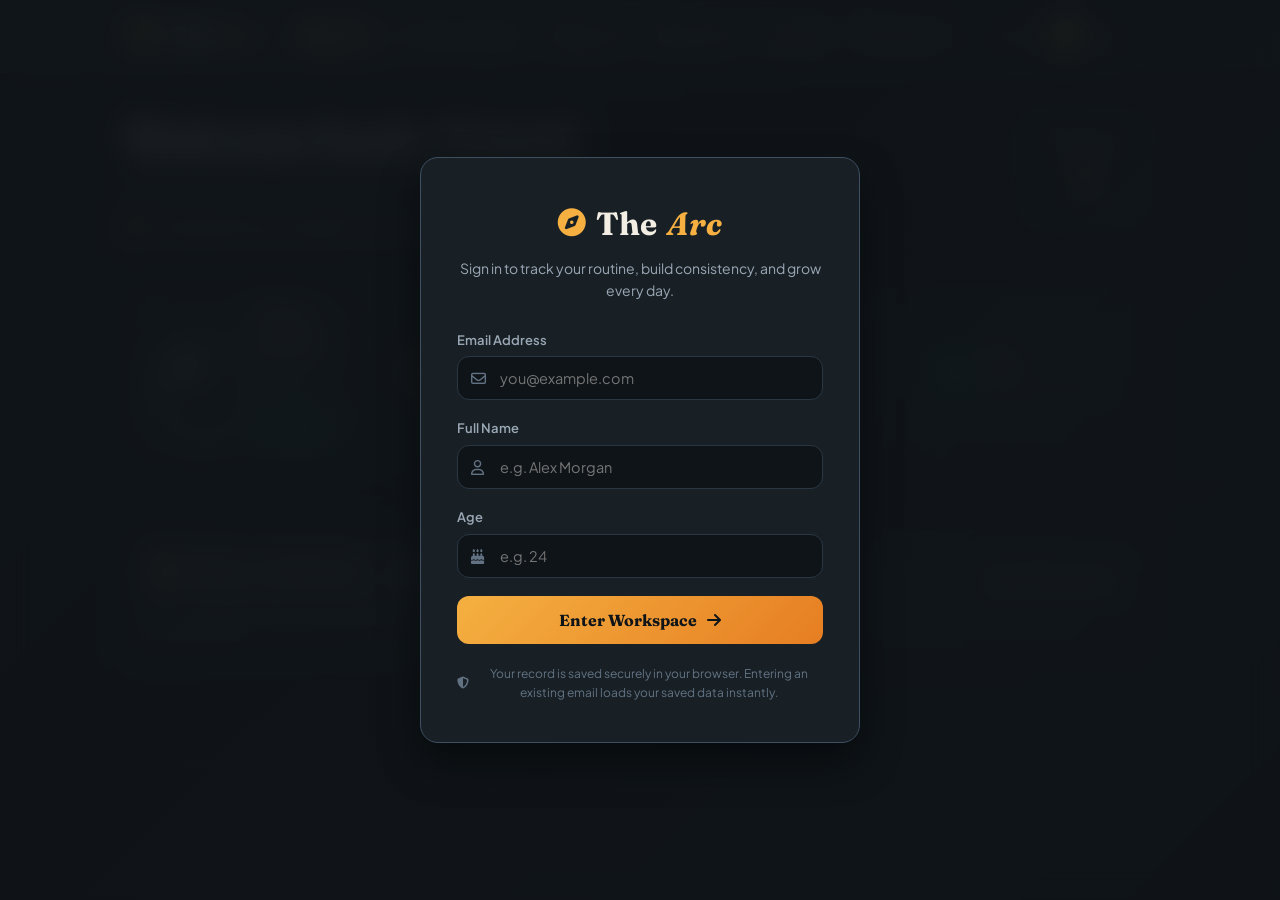
==== commit 86b7f499: "Add files via upload" ====
--- a/index.html
+++ b/index.html
@@ -1,1883 +1,563 @@
 <!DOCTYPE html>
 <html lang="en">
 <head>
-<meta charset="UTF-8">
-<meta name="viewport" content="width=device-width, initial-scale=1.0">
-<title>The Arc — Daily Routine Tracker</title>
-<link rel="preconnect" href="https://fonts.googleapis.com">
-<link href="https://fonts.googleapis.com/css2?family=Fraunces:opsz,wght@9..144,400;9..144,500;9..144,600;9..144,700&family=IBM+Plex+Sans:wght@400;500;600;700&family=IBM+Plex+Mono:wght@400;500&display=swap" rel="stylesheet">
-<style>
-  :root{
-    --bg: #12171B;
-    --panel: #1B2228;
-    --panel-2: #202932;
-    --hairline: #2B343C;
-    --text: #EAE4D8;
-    --muted: #8C97A0;
-    --faint: #5C666E;
-
-    --dawn: #E8A63D;
-    --morning: #6FA8B8;
-    --latemorning: #C9B182;
-    --afternoon: #C17A56;
-    --evening: #9A6B8C;
-    --night: #5B6EA8;
-
-    --gold: #E8A63D;
-    --good: #7A9B6E;
-    --bad: #A2564F;
-    --meals: #A78BFA;
-  }
-
-  *{ box-sizing: border-box; }
-  html,body{ margin:0; padding:0; }
-  body{
-    background: var(--bg);
-    color: var(--text);
-    font-family: 'IBM Plex Sans', sans-serif;
-    line-height: 1.5;
-    -webkit-font-smoothing: antialiased;
-    padding: 0 0 80px 0;
-  }
-  a{ color: inherit; }
-
-  .wrap{
-    max-width: 900px;
-    margin: 0 auto;
-    padding: 0 20px;
-  }
-
-  h1,h2,h3{
-    font-family: 'Fraunces', serif;
-    font-weight: 600;
-    margin: 0;
-  }
-
-  /* ---------- HERO ---------- */
-  .hero{
-    position: relative;
-    padding: 64px 0 34px 0;
-    margin-bottom: 8px;
-    background-image:
-      linear-gradient(180deg, rgba(18,23,27,0.35) 0%, rgba(18,23,27,0.80) 72%, rgba(18,23,27,1) 100%),
-      url('https://images.unsplash.com/photo-1528470621820-ad2177f438d6?fm=jpg&q=70&w=1800&auto=format&fit=crop');
-    background-size: cover;
-    background-position: center 60%;
-    border-bottom: 1px solid var(--hairline);
-  }
-  .hero-inner{
-    max-width: 900px;
-    margin: 0 auto;
-    padding: 0 20px;
-  }
-  .hero-top{
-    display:flex;
-    justify-content: space-between;
-    align-items: flex-start;
-    gap: 24px;
-    flex-wrap: wrap;
-  }
-  .hero-title{
-    font-size: clamp(34px, 5.5vw, 48px);
-    letter-spacing: -0.01em;
-    color: var(--text);
-    text-shadow: 0 2px 18px rgba(0,0,0,0.35);
-  }
-  .hero-title em{
-    font-style: italic;
-    color: var(--gold);
-  }
-  .hero-sub{
-    color: #D9D2C4;
-    font-size: 14.5px;
-    margin-top: 6px;
-    max-width: 46ch;
-  }
-  .day-badge{
-    text-align: right;
-    flex-shrink: 0;
-  }
-  .day-badge .num{
-    font-family: 'Fraunces', serif;
-    font-size: 42px;
-    color: var(--gold);
-    line-height: 1;
-    text-shadow: 0 2px 18px rgba(0,0,0,0.45);
-  }
-  .day-badge .label{
-    color: #C9C1B2;
-    font-size: 12.5px;
-    margin-top: 4px;
-  }
-
-  .arc-row{
-    display:flex;
-    gap: 28px;
-    margin-top: 34px;
-    align-items: center;
-    flex-wrap: wrap;
-  }
-  .ring-box{
-    position: relative;
-    width: 132px;
-    height: 132px;
-    flex-shrink: 0;
-  }
-  .ring-box svg{ transform: rotate(-90deg); }
-  .ring-box .pct{
-    position:absolute;
-    inset:0;
-    display:flex;
-    align-items:center;
-    justify-content:center;
-    flex-direction: column;
-  }
-  .ring-box .pct .n{
-    font-family:'Fraunces', serif;
-    font-size: 26px;
-  }
-  .ring-box .pct .d{
-    font-size: 10.5px;
-    color: var(--muted);
-    letter-spacing: 0.02em;
-  }
-  .stat-list{
-    display:flex;
-    gap: 32px;
-    flex-wrap: wrap;
-  }
-  .stat{
-    min-width: 90px;
-    background: rgba(18,23,27,0.45);
-    padding: 8px 14px;
-    border-radius: 8px;
-  }
-  .stat .n{
-    font-family:'Fraunces', serif;
-    font-size: 26px;
-    color: var(--text);
-  }
-  .stat .l{
-    font-size: 12px;
-    color: #C9C1B2;
-    margin-top: 2px;
-  }
-
-  /* ---------- NAV TABS ---------- */
-  .tabbar{
-    display:flex;
-    gap: 6px;
-    padding: 16px 0 0 0;
-  }
-  .tab-btn{
-    background: none;
-    border: none;
-    color: var(--muted);
-    font-family: 'Fraunces', serif;
-    font-size: 15px;
-    padding: 10px 18px;
-    cursor: pointer;
-    border-bottom: 2px solid transparent;
-    transition: color 0.15s ease, border-color 0.15s ease;
-  }
-  .tab-btn:hover{ color: var(--text); }
-  .tab-btn.active{
-    color: var(--gold);
-    border-bottom-color: var(--gold);
-  }
-
-  .view{ display:none; }
-  .view.active{ display:block; animation: fadeIn 0.25s ease; }
-  @keyframes fadeIn{
-    from{ opacity:0; transform: translateY(4px); }
-    to{ opacity:1; transform: translateY(0); }
-  }
-
-  /* ---------- SECTION HEADERS ---------- */
-  .section{
-    padding: 40px 0;
-    border-bottom: 1px solid var(--hairline);
-  }
-  .section:last-child{ border-bottom: none; }
-  .section-head{
-    display:flex;
-    justify-content: space-between;
-    align-items: baseline;
-    margin-bottom: 20px;
-    gap: 16px;
-    flex-wrap: wrap;
-  }
-  .section-head h2{
-    font-size: 22px;
-  }
-  .section-head .hint{
-    color: var(--muted);
-    font-size: 13px;
-  }
-
-  /* ---------- TIMELINE / CHECKLIST ---------- */
-  .period-group{
-    margin-bottom: 26px;
-  }
-  .period-title{
-    display:flex;
-    align-items:center;
-    gap: 10px;
-    font-size: 12.5px;
-    letter-spacing: 0.02em;
-    color: var(--muted);
-    margin-bottom: 10px;
-  }
-  .period-dot{
-    width: 8px; height: 8px; border-radius: 50%;
-    flex-shrink:0;
-  }
-  .task-row{
-    display:flex;
-    align-items:flex-start;
-    gap: 12px;
-    padding: 11px 12px;
-    border-radius: 8px;
-    border-left: 3px solid transparent;
-    cursor: pointer;
-    transition: background 0.15s ease;
-  }
-  .task-icon{
-    width: 36px;
-    height: 36px;
-    border-radius: 10px;
-    background: var(--panel-2);
-    border: 1.5px solid var(--hairline);
-    display: flex;
-    align-items: center;
-    justify-content: center;
-    font-size: 17px;
-    flex-shrink: 0;
-    margin-top: 1px;
-    transition: opacity 0.15s ease;
-  }
-  .task-row.done .task-icon,
-  .task-row.locked .task-icon{
-    opacity: 0.5;
-  }
-  .task-row:hover{ background: var(--panel); }
-  .task-row.done{
-    opacity: 0.55;
-  }
-  .task-row.done .task-name{
-    text-decoration: line-through;
-    text-decoration-color: var(--faint);
-  }
-  .task-row.locked{
-    cursor: not-allowed;
-    opacity: 0.45;
-  }
-  .task-row.locked:hover{ background: none; }
-  .task-row.locked .checkbox{ border-color: var(--faint); }
-  .task-lock-note{
-    font-size: 11px;
-    color: var(--faint);
-    margin-top: 3px;
-    font-style: italic;
-  }
-  .checkbox{
-    width: 20px; height: 20px;
-    border-radius: 5px;
-    border: 1.5px solid var(--faint);
-    flex-shrink: 0;
-    margin-top: 2px;
-    display:flex;
-    align-items:center;
-    justify-content:center;
-    transition: all 0.15s ease;
-  }
-  .task-row.done .checkbox{
-    background: var(--good);
-    border-color: var(--good);
-  }
-  .checkbox svg{ opacity: 0; width: 12px; height: 12px; }
-  .task-row.done .checkbox svg{ opacity: 1; }
-  .task-row.locked .checkbox svg{ opacity: 1; }
-  .task-body{ flex: 1; }
-  .task-time{
-    font-family: 'IBM Plex Mono', monospace;
-    font-size: 11.5px;
-    color: var(--muted);
-  }
-  .task-name{
-    font-size: 15px;
-    margin-top: 1px;
-  }
-
-  /* ---------- MONTHLY TARGETS ---------- */
-  .month-nav{
-    display:flex;
-    align-items:center;
-    gap: 12px;
-  }
-  .month-nav button{
-    background: var(--panel);
-    border: 1px solid var(--hairline);
-    color: var(--text);
-    width: 30px; height: 30px;
-    border-radius: 6px;
-    cursor: pointer;
-    font-size: 14px;
-  }
-  .month-nav button:hover{ background: var(--panel-2); }
-  .month-label{
-    font-family: 'Fraunces', serif;
-    font-size: 16px;
-    min-width: 140px;
-    text-align:center;
-  }
-  .target-table{
-    width: 100%;
-    border-collapse: collapse;
-    margin-top: 18px;
-  }
-  .target-table th{
-    text-align:left;
-    font-size: 11.5px;
-    color: var(--muted);
-    font-weight: 500;
-    padding: 0 12px 10px 12px;
-    border-bottom: 1px solid var(--hairline);
-  }
-  .target-table td{
-    padding: 12px;
-    border-bottom: 1px solid var(--hairline);
-    vertical-align: middle;
-  }
-  .target-table tr:last-child td{ border-bottom: none; }
-  .cat-name{
-    display:flex;
-    align-items:center;
-    gap: 9px;
-    font-size: 14px;
-    white-space: nowrap;
-  }
-  .cat-dot{ width:8px; height:8px; border-radius:50%; flex-shrink:0; }
-  .target-input{
-    width: 100%;
-    background: var(--panel-2);
-    border: 1px solid var(--hairline);
-    color: var(--text);
-    padding: 7px 10px;
-    border-radius: 6px;
-    font-family: inherit;
-    font-size: 13px;
-  }
-  .target-input:focus{ outline: 1px solid var(--gold); }
-  .days-count{
-    font-family: 'Fraunces', serif;
-    font-size: 20px;
-    color: var(--gold);
-    white-space: nowrap;
-  }
-  .days-count span{
-    font-family:'IBM Plex Sans', sans-serif;
-    font-size: 12px;
-    color: var(--muted);
-  }
-
-  /* ---------- PIE CHARTS ---------- */
-  .pie-row{
-    display:flex;
-    gap: 40px;
-    flex-wrap: wrap;
-    margin-top: 8px;
-  }
-  .pie-block{
-    display:flex;
-    align-items:center;
-    gap: 22px;
-    flex: 1;
-    min-width: 260px;
-  }
-  .pie-chart{
-    width: 128px;
-    height: 128px;
-    border-radius: 50%;
-    flex-shrink: 0;
-    position: relative;
-  }
-  .pie-chart::after{
-    content:'';
-    position:absolute;
-    inset: 22px;
-    background: var(--bg);
-    border-radius: 50%;
-  }
-  .pie-center{
-    position:absolute;
-    inset: 22px;
-    display:flex;
-    align-items:center;
-    justify-content:center;
-    flex-direction:column;
-    z-index:2;
-  }
-  .pie-center .n{
-    font-family:'Fraunces', serif;
-    font-size: 20px;
-  }
-  .pie-center .d{
-    font-size: 9.5px;
-    color: var(--muted);
-  }
-  .pie-legend{
-    display:flex;
-    flex-direction:column;
-    gap: 8px;
-  }
-  .pie-legend-row{
-    display:flex;
-    align-items:center;
-    gap: 8px;
-    font-size: 13px;
-  }
-  .pie-legend-dot{
-    width: 9px; height: 9px; border-radius: 50%; flex-shrink:0;
-  }
-  .pie-legend-pct{
-    color: var(--muted);
-    font-size: 12px;
-    margin-left: auto;
-    font-family: 'IBM Plex Mono', monospace;
-  }
-  .pie-title{
-    font-size: 13px;
-    color: var(--muted);
-    margin-bottom: 14px;
-  }
-  .pie-card{
-    background: var(--panel);
-    border: 1px solid var(--hairline);
-    border-radius: 12px;
-    padding: 22px;
-    flex: 1;
-    min-width: 280px;
-  }
-  .empty-note{
-    color: var(--faint);
-    font-size: 13px;
-    font-style: italic;
-    padding: 20px 0;
-  }
-
-  /* ---------- YEAR HEATMAP ---------- */
-  .heatmap-wrap{
-    overflow-x: auto;
-    padding-bottom: 6px;
-  }
-  .heatmap{
-    display:grid;
-    grid-template-columns: 34px repeat(53, 12px);
-    grid-auto-rows: 12px;
-    gap: 3px;
-    min-width: 720px;
-  }
-  .hm-month-label{
-    grid-row: 1;
-    font-size: 10.5px;
-    color: var(--muted);
-  }
-  .hm-cell{
-    width: 12px; height: 12px;
-    border-radius: 3px;
-    background: var(--panel-2);
-    border: 1px solid var(--hairline);
-  }
-  .hm-day-label{
-    font-size: 9.5px;
-    color: var(--faint);
-    display:flex;
-    align-items:center;
-  }
-  .legend{
-    display:flex;
-    align-items:center;
-    gap: 6px;
-    font-size: 11px;
-    color: var(--muted);
-    margin-top: 14px;
-  }
-  .legend .hm-cell{ width:10px; height:10px; }
-
-  /* ---------- ACHIEVEMENTS ---------- */
-  .badge-grid{
-    display:grid;
-    grid-template-columns: repeat(auto-fill, minmax(130px, 1fr));
-    gap: 14px;
-  }
-  .badge{
-    background: var(--panel);
-    border: 1px solid var(--hairline);
-    border-radius: 10px;
-    padding: 16px 14px;
-    text-align:center;
-    transition: border-color 0.15s ease;
-  }
-  .badge.unlocked{
-    border-color: var(--gold);
-    background: linear-gradient(180deg, rgba(232,166,61,0.08), transparent);
-  }
-  .badge .icon{
-    font-size: 26px;
-    margin-bottom: 8px;
-    filter: grayscale(1);
-    opacity: 0.4;
-  }
-  .badge.unlocked .icon{
-    filter: none;
-    opacity: 1;
-  }
-  .badge .streak{
-    font-family:'Fraunces', serif;
-    font-size: 15px;
-  }
-  .badge .streak-label{
-    font-size: 10.5px;
-    color: var(--muted);
-    margin-top: 2px;
-  }
-  .reward-box{
-    margin-top: 20px;
-    background: var(--panel);
-    border: 1px solid var(--hairline);
-    border-radius: 10px;
-    padding: 18px;
-  }
-  .reward-row{
-    display:flex;
-    align-items:center;
-    gap: 12px;
-    padding: 8px 0;
-    border-bottom: 1px solid var(--hairline);
-  }
-  .reward-row:last-child{ border-bottom:none; }
-  .reward-milestone{
-    font-family:'Fraunces', serif;
-    color: var(--gold);
-    font-size: 14px;
-    width: 90px;
-    flex-shrink: 0;
-  }
-  .reward-input{
-    flex:1;
-    background: transparent;
-    border: none;
-    border-bottom: 1px dashed var(--hairline);
-    color: var(--text);
-    font-family: inherit;
-    font-size: 13.5px;
-    padding: 4px 0;
-  }
-  .reward-input:focus{ outline:none; border-bottom-color: var(--gold); }
-  .reward-input::placeholder{ color: var(--faint); }
-
-  /* ---------- LOGIN SCREEN ---------- */
-  .login-screen{
-    position: fixed;
-    inset: 0;
-    z-index: 300;
-    display: flex;
-    align-items: center;
-    justify-content: center;
-    padding: 20px;
-    background-image:
-      linear-gradient(180deg, rgba(18,23,27,0.55) 0%, rgba(18,23,27,0.90) 100%),
-      url('https://images.unsplash.com/photo-1528470621820-ad2177f438d6?fm=jpg&q=70&w=1800&auto=format&fit=crop');
-    background-size: cover;
-    background-position: center 55%;
-  }
-  .login-card{
-    background: rgba(27,34,40,0.88);
-    border: 1px solid var(--hairline);
-    border-radius: 18px;
-    padding: 38px 34px;
-    max-width: 380px;
-    width: 100%;
-    backdrop-filter: blur(8px);
-    box-shadow: 0 20px 60px rgba(0,0,0,0.4);
-  }
-  .login-brand{
-    font-family: 'Fraunces', serif;
-    font-size: 30px;
-    color: var(--text);
-    text-align: center;
-  }
-  .login-brand em{ font-style: italic; color: var(--gold); }
-  .login-tag{
-    text-align: center;
-    color: var(--muted);
-    font-size: 13px;
-    margin: 8px 0 26px 0;
-  }
-  .login-label{
-    display:block;
-    font-size: 11.5px;
-    color: var(--muted);
-    margin-bottom: 5px;
-    margin-top: 14px;
-  }
-  .login-input{
-    width: 100%;
-    background: var(--panel-2);
-    border: 1px solid var(--hairline);
-    color: var(--text);
-    padding: 10px 12px;
-    border-radius: 8px;
-    font-family: inherit;
-    font-size: 14px;
-  }
-  .login-input:focus{ outline: 1px solid var(--gold); }
-  .login-input:disabled{ opacity: 0.6; }
-  .login-welcome{
-    display:none;
-    margin-top: 14px;
-    font-size: 12.5px;
-    color: var(--good);
-    font-style: italic;
-  }
-  .login-btn{
-    width: 100%;
-    margin-top: 22px;
-    background: var(--gold);
-    color: #12171B;
-    border: none;
-    font-family: 'Fraunces', serif;
-    font-weight: 600;
-    font-size: 15px;
-    padding: 12px;
-    border-radius: 9px;
-    cursor: pointer;
-    transition: filter 0.15s ease;
-  }
-  .login-btn:hover{ filter: brightness(1.08); }
-  .login-note{
-    font-size: 11px;
-    color: var(--faint);
-    margin-top: 14px;
-    line-height: 1.5;
-    text-align: center;
-  }
-
-  /* ---------- PROFILE BAR ---------- */
-  .profile-bar{
-    display:flex;
-    justify-content: flex-end;
-    position: relative;
-    margin-bottom: 6px;
-  }
-  .profile-chip{
-    display:flex;
-    align-items:center;
-    gap: 9px;
-    background: rgba(18,23,27,0.5);
-    padding: 6px 14px 6px 6px;
-    border-radius: 999px;
-    cursor: pointer;
-    border: 1px solid rgba(255,255,255,0.08);
-  }
-  .avatar-circle{
-    width: 26px; height: 26px;
-    border-radius: 50%;
-    background: var(--gold);
-    color: #12171B;
-    font-family: 'Fraunces', serif;
-    font-weight: 700;
-    font-size: 12px;
-    display:flex;
-    align-items:center;
-    justify-content:center;
-    flex-shrink:0;
-  }
-  .profile-name{
-    font-family: 'Fraunces', serif;
-    font-style: italic;
-    font-size: 13.5px;
-    color: var(--text);
-  }
-  .profile-menu{
-    display:none;
-    position:absolute;
-    top: 38px;
-    right: 0;
-    background: var(--panel);
-    border: 1px solid var(--hairline);
-    border-radius: 10px;
-    padding: 6px;
-    min-width: 190px;
-    z-index: 10;
-    box-shadow: 0 10px 30px rgba(0,0,0,0.35);
-  }
-  .profile-menu.open{ display:block; }
-  .profile-menu button, .profile-menu label{
-    display:flex;
-    align-items:center;
-    width: 100%;
-    background: none;
-    border: none;
-    color: var(--text);
-    font-family: inherit;
-    font-size: 13px;
-    padding: 9px 10px;
-    border-radius: 6px;
-    cursor: pointer;
-    text-align: left;
-  }
-  .profile-menu button:hover, .profile-menu label:hover{ background: var(--panel-2); }
-
-  .quote-line{
-    font-family: 'Fraunces', serif;
-    font-style: italic;
-    font-size: 13.5px;
-    color: #D9D2C4;
-    margin-top: 10px;
-    max-width: 46ch;
-  }
-
-  /* ---------- CONFETTI ---------- */
-  .confetti-piece{
-    position: fixed;
-    top: -10px;
-    width: 8px; height: 8px;
-    border-radius: 2px;
-    pointer-events: none;
-    z-index: 500;
-    animation: confettiFall linear forwards;
-  }
-  @keyframes confettiFall{
-    to{ transform: translateY(105vh) rotate(360deg); opacity: 0.3; }
-  }
-
-  .footer-note{
-    text-align:center;
-    color: var(--faint);
-    font-size: 12px;
-    margin-top: 40px;
-  }
-
-  /* ---------- PAGE BANNER PHOTOS ---------- */
-  .page-banner{
-    height: 150px;
-    border-radius: 14px;
-    background-size: cover;
-    background-position: center;
-    margin-bottom: 28px;
-    position: relative;
-    overflow: hidden;
-    border: 1px solid var(--hairline);
-  }
-  .page-banner::after{
-    content:'';
-    position:absolute; inset:0;
-    background: linear-gradient(90deg, rgba(18,23,27,0.75), rgba(18,23,27,0.15));
-  }
-  .page-banner .banner-text{
-    position:relative;
-    z-index:2;
-    height:100%;
-    display:flex;
-    flex-direction:column;
-    justify-content:center;
-    padding: 0 24px;
-  }
-  .page-banner .banner-text .t{
-    font-family:'Fraunces', serif;
-    font-size: 20px;
-    color: var(--text);
-  }
-  .page-banner .banner-text .s{
-    font-size: 12.5px;
-    color: #D9D2C4;
-    margin-top: 3px;
-  }
-
-  /* ---------- DAY DETAIL MODAL ---------- */
-  .modal-overlay{
-    display:none;
-    position: fixed;
-    inset: 0;
-    background: rgba(10,13,15,0.72);
-    z-index: 100;
-    align-items: center;
-    justify-content: center;
-    padding: 20px;
-  }
-  .modal-overlay.open{ display:flex; }
-  .modal-box{
-    background: var(--panel);
-    border: 1px solid var(--hairline);
-    border-radius: 14px;
-    max-width: 420px;
-    width: 100%;
-    max-height: 80vh;
-    overflow-y: auto;
-    padding: 20px;
-  }
-  .modal-head{
-    display:flex;
-    justify-content: space-between;
-    align-items: center;
-    margin-bottom: 14px;
-  }
-  .modal-head h3{ font-size: 16px; }
-  .modal-close{
-    background: var(--panel-2);
-    border: 1px solid var(--hairline);
-    color: var(--muted);
-    width: 26px; height: 26px;
-    border-radius: 6px;
-    cursor: pointer;
-  }
-  .modal-pct{
-    font-family: 'Fraunces', serif;
-    color: var(--gold);
-    font-size: 15px;
-    margin-bottom: 12px;
-  }
-  .modal-task-row{
-    display:flex;
-    align-items:center;
-    gap: 10px;
-    padding: 7px 0;
-    border-bottom: 1px solid var(--hairline);
-    font-size: 13px;
-  }
-  .modal-task-row:last-child{ border-bottom:none; }
-  .modal-task-row.missed{ opacity: 0.45; }
-  .modal-task-icon{ font-size: 15px; width: 20px; text-align:center; flex-shrink:0; }
-  .modal-task-time{
-    font-family:'IBM Plex Mono', monospace;
-    font-size: 10.5px;
-    color: var(--muted);
-    width: 78px;
-    flex-shrink:0;
-  }
-  .modal-task-name{ flex:1; }
-  .modal-task-status{
-    color: var(--good);
-    font-weight: 600;
-    flex-shrink:0;
-  }
-  .modal-task-row.missed .modal-task-status{ color: var(--faint); }
-
-  ::-webkit-scrollbar{ height: 8px; width: 8px; }
-  ::-webkit-scrollbar-thumb{ background: var(--hairline); border-radius: 4px; }
-
-  @media (max-width: 600px){
-    .arc-row{ gap: 20px; }
-    .stat-list{ gap: 20px; }
-    .target-table{ font-size: 13px; }
-    .target-table th:nth-child(2), .target-table td:nth-child(2){ display:none; }
-    .pie-block{ flex-direction: column; align-items:flex-start; }
-    .task-icon{ width: 30px; height: 30px; font-size: 15px; border-radius: 8px; }
-    .task-row{ gap: 9px; }
-  }
-</style>
+  <meta charset="UTF-8">
+  <meta name="viewport" content="width=device-width, initial-scale=1.0">
+  <title>The Arc — Daily Routine Tracker & Personal Growth</title>
+
+  <!-- Typography & Icons -->
+  <link rel="preconnect" href="https://fonts.googleapis.com">
+  <link rel="preconnect" href="https://fonts.gstatic.com" crossorigin>
+  <link href="https://fonts.googleapis.com/css2?family=Fraunces:ital,opsz,wght@0,9..144,400..700;1,9..144,400..700&family=IBM+Plex+Mono:wght@400;500;600&family=Plus+Jakarta+Sans:wght@300;400;500;600;700;800&display=swap" rel="stylesheet">
+  
+  <!-- FontAwesome for crisp modern UI icons -->
+  <link rel="stylesheet" href="https://cdnjs.cloudflare.com/ajax/libs/font-awesome/6.4.0/css/all.min.css">
+  
+  <!-- App Stylesheet -->
+  <link rel="stylesheet" href="style.css">
 </head>
 <body>
 
-  <!-- LOGIN / SIGN-IN GATE -->
+  <!-- LOGIN / SIGN-IN OVERLAY (Hidden by default in CSS, shown only if no active session) -->
   <div class="login-screen" id="loginScreen">
     <div class="login-card">
-      <div class="login-brand">The <em>Arc</em></div>
-      <div class="login-tag">Sign in to keep your own routine, your own record, your own year.</div>
-      <form id="loginForm">
-        <label class="login-label">Full name</label>
-        <input class="login-input" id="loginName" type="text" placeholder="e.g. Ananya Roy" autocomplete="name">
-
-        <label class="login-label">Age</label>
-        <input class="login-input" id="loginAge" type="number" min="10" max="100" placeholder="e.g. 24" autocomplete="off">
-
-        <label class="login-label">Email</label>
-        <input class="login-input" id="loginEmail" type="email" placeholder="you@example.com" autocomplete="email" required>
+      <div class="login-brand">
+        <span class="brand-icon"><i class="fa-solid fa-compass"></i></span>
+        The <em>Arc</em>
+      </div>
+      <div class="login-tag">Sign in to track your routine, build consistency, and grow every day.</div>
+      
+      <form id="loginForm" autocomplete="on">
+        <div class="input-group">
+          <label class="login-label" for="loginEmail">Email Address</label>
+          <div class="input-wrapper">
+            <i class="fa-regular fa-envelope input-icon"></i>
+            <input class="login-input" id="loginEmail" type="email" placeholder="you@example.com" required autocomplete="email">
+          </div>
+        </div>
+
+        <div class="input-group">
+          <label class="login-label" for="loginName">Full Name</label>
+          <div class="input-wrapper">
+            <i class="fa-regular fa-user input-icon"></i>
+            <input class="login-input" id="loginName" type="text" placeholder="e.g. Alex Morgan" autocomplete="name">
+          </div>
+        </div>
+
+        <div class="input-group">
+          <label class="login-label" for="loginAge">Age</label>
+          <div class="input-wrapper">
+            <i class="fa-solid fa-cake-candles input-icon"></i>
+            <input class="login-input" id="loginAge" type="number" min="10" max="120" placeholder="e.g. 24" autocomplete="off">
+          </div>
+        </div>
 
         <div class="login-welcome" id="loginWelcomeNote"></div>
 
-        <button type="submit" class="login-btn">Enter The Arc</button>
-        <div class="login-note">New here? Filling in your name &amp; age creates your profile. Already have one? Just type the same email — your record comes right back, untouched.</div>
+        <button type="submit" class="login-btn" id="loginSubmitBtn">
+          <span>Enter Workspace</span>
+          <i class="fa-solid fa-arrow-right"></i>
+        </button>
+
+        <div class="login-note">
+          <i class="fa-solid fa-shield-halved"></i>
+          Your record is saved securely in your browser. Entering an existing email loads your saved data instantly.
+        </div>
       </form>
     </div>
   </div>
 
-  <!-- HERO -->
-  <div class="hero">
-    <div class="hero-inner">
-      <div class="profile-bar">
-        <div class="profile-chip" id="profileChip">
-          <span class="avatar-circle" id="avatarCircle">?</span>
-          <span class="profile-name" id="profileNameLabel">—</span>
-        </div>
-        <div class="profile-menu" id="profileMenu">
-          <button id="exportDataBtn">⭳ Export my data</button>
-          <label id="importDataLabel">⭱ Import backup<input type="file" id="importDataInput" accept="application/json" hidden></label>
-          <button id="logoutBtn">Switch account</button>
-        </div>
-      </div>
+  <!-- HEADER & NAVIGATION -->
+  <header class="app-header">
+    <div class="header-inner wrap">
+      <div class="brand-logo">
+        <div class="logo-mark"><i class="fa-solid fa-compass"></i></div>
+        <div class="logo-text">The <em>Arc</em></div>
+      </div>
+
+      <!-- Navigation Tabs -->
+      <nav class="nav-tabs" id="navTabs">
+        <button class="nav-tab active" data-view="today">
+          <i class="fa-solid fa-calendar-day"></i>
+          <span>Today</span>
+        </button>
+        <button class="nav-tab" data-view="routine">
+          <i class="fa-solid fa-list-check"></i>
+          <span>Routine Builder</span>
+        </button>
+        <button class="nav-tab" data-view="journal">
+          <i class="fa-solid fa-book-bookmark"></i>
+          <span>Journal</span>
+        </button>
+        <button class="nav-tab" data-view="monthly">
+          <i class="fa-solid fa-chart-pie"></i>
+          <span>Monthly</span>
+        </button>
+        <button class="nav-tab" data-view="yearly">
+          <i class="fa-solid fa-fire"></i>
+          <span>Yearly</span>
+        </button>
+        <button class="nav-tab" data-view="rewards">
+          <i class="fa-solid fa-trophy"></i>
+          <span>Rewards</span>
+        </button>
+      </nav>
+
+      <!-- Profile & Utility Controls -->
+      <div class="header-actions">
+        <button class="icon-btn" id="soundToggleBtn" title="Toggle sound effects">
+          <i class="fa-solid fa-volume-high" id="soundIcon"></i>
+        </button>
+
+        <div class="profile-dropdown-container">
+          <div class="profile-chip" id="profileChip">
+            <span class="avatar-circle" id="avatarCircle">?</span>
+            <span class="profile-name" id="profileNameLabel">User</span>
+            <i class="fa-solid fa-chevron-down profile-arrow"></i>
+          </div>
+
+          <div class="profile-menu" id="profileMenu">
+            <div class="menu-header">
+              <div class="menu-user-name" id="menuUserName">User Name</div>
+              <div class="menu-user-email" id="menuUserEmail">user@example.com</div>
+            </div>
+            <div class="menu-divider"></div>
+            <button id="exportDataBtn"><i class="fa-solid fa-download"></i> Export Data Backup</button>
+            <label id="importDataLabel" class="menu-label">
+              <i class="fa-solid fa-upload"></i> Restore Backup
+              <input type="file" id="importDataInput" accept="application/json" hidden>
+            </label>
+            <div class="menu-divider"></div>
+            <button id="logoutBtn" class="logout-menu-item"><i class="fa-solid fa-right-from-bracket"></i> Switch / Logout</button>
+          </div>
+        </div>
+      </div>
+    </div>
+  </header>
+
+  <!-- HERO SECTION -->
+  <section class="hero">
+    <div class="hero-inner wrap">
       <div class="hero-top">
-        <div>
-          <div class="hero-title">The <em>Arc</em></div>
-          <div class="hero-sub" id="heroSub">One line, dawn to night, walked the same way every day for a year.</div>
-          <div class="quote-line" id="quoteLine"></div>
-        </div>
-        <div class="day-badge">
-          <div class="num" id="dayNumber">—</div>
-          <div class="label">of 365</div>
-        </div>
-      </div>
-
-      <div class="arc-row">
-        <div class="ring-box">
-          <svg width="132" height="132" viewBox="0 0 132 132">
-            <circle cx="66" cy="66" r="58" fill="none" stroke="#2B343C" stroke-width="10"/>
-            <circle id="ringProgress" cx="66" cy="66" r="58" fill="none" stroke="#E8A63D" stroke-width="10"
-              stroke-linecap="round" stroke-dasharray="364.4" stroke-dashoffset="364.4"/>
-          </svg>
-          <div class="pct">
-            <div class="n" id="todayPct">0%</div>
-            <div class="d">today</div>
-          </div>
-        </div>
-        <div class="stat-list">
-          <div class="stat"><div class="n" id="currentStreak">0</div><div class="l">day streak</div></div>
-          <div class="stat"><div class="n" id="bestStreak">0</div><div class="l">best streak</div></div>
-          <div class="stat"><div class="n" id="doneToday">0/15</div><div class="l">done today</div></div>
-        </div>
-      </div>
-
-      <div class="tabbar">
-        <button class="tab-btn active" data-view="today">Today</button>
-        <button class="tab-btn" data-view="monthly">Monthly</button>
-        <button class="tab-btn" data-view="yearly">Yearly</button>
+        <div class="hero-text-block">
+          <h1 class="hero-title">Welcome back, <span id="heroUserName">Friend</span></h1>
+          <p class="hero-sub" id="heroSub">One line, dawn to night, walked the same way every day for a year.</p>
+          <div class="quote-card">
+            <i class="fa-solid fa-quote-left quote-icon"></i>
+            <span class="quote-line" id="quoteLine">"The line only stays straight if you walk it today."</span>
+          </div>
+        </div>
+
+        <div class="day-badge-card">
+          <div class="badge-label">CURRENT DAY</div>
+          <div class="num" id="dayNumber">1</div>
+          <div class="badge-sub">OF 365 DAYS</div>
+        </div>
+      </div>
+
+      <!-- Quick Metrics Bar -->
+      <div class="metrics-grid">
+        <div class="metric-card progress-ring-card">
+          <div class="ring-box">
+            <svg width="120" height="120" viewBox="0 0 120 120">
+              <circle cx="60" cy="60" r="50" class="ring-bg"/>
+              <circle id="ringProgress" cx="60" cy="60" r="50" class="ring-fill" stroke-dasharray="314.15" stroke-dashoffset="314.15"/>
+            </svg>
+            <div class="pct-center">
+              <span class="pct-num" id="todayPct">0%</span>
+              <span class="pct-label">COMPLETED</span>
+            </div>
+          </div>
+          <div class="ring-details">
+            <div class="ring-title">Today's Progress</div>
+            <div class="ring-sub" id="doneTodaySub">0 of 0 tasks finished</div>
+            <div class="save-status-pill" id="saveStatusPill">
+              <i class="fa-solid fa-cloud-arrow-up"></i> <span>Auto-saved</span>
+            </div>
+          </div>
+        </div>
+
+        <div class="metric-card">
+          <div class="metric-icon gold"><i class="fa-solid fa-fire-flame-curved"></i></div>
+          <div class="metric-content">
+            <div class="metric-value" id="currentStreak">0</div>
+            <div class="metric-label">Current Day Streak</div>
+          </div>
+        </div>
+
+        <div class="metric-card">
+          <div class="metric-icon crown"><i class="fa-solid fa-crown"></i></div>
+          <div class="metric-content">
+            <div class="metric-value" id="bestStreak">0</div>
+            <div class="metric-label">Best Streak Record</div>
+          </div>
+        </div>
+
+        <div class="metric-card">
+          <div class="metric-icon check"><i class="fa-solid fa-square-check"></i></div>
+          <div class="metric-content">
+            <div class="metric-value" id="totalTasksCompleted">0</div>
+            <div class="metric-label">Lifetime Tasks Done</div>
+          </div>
+        </div>
+      </div>
+    </div>
+  </section>
+
+  <!-- MAIN CONTENT CONTAINER -->
+  <main class="wrap main-container">
+
+    <!-- PAGE 1: TODAY VIEW -->
+    <div class="view active" id="view-today">
+      <div class="section-card">
+        <div class="section-head">
+          <div>
+            <h2><i class="fa-solid fa-calendar-check icon-head"></i> Today's Schedule — <span id="todayDate">Monday</span></h2>
+            <div class="hint" id="todayHint">Tap a task when completed. Tasks auto-unlock as their time arrives.</div>
+          </div>
+          <div class="head-actions">
+            <button class="btn btn-secondary btn-sm" id="btnGoToRoutineBuilder">
+              <i class="fa-solid fa-pen-to-square"></i> Customize Tasks
+            </button>
+          </div>
+        </div>
+
+        <div id="checklist" class="checklist-container">
+          <!-- Dynamic Task List Rendered by JS -->
+        </div>
+      </div>
+    </div>
+
+    <!-- PAGE 2: ROUTINE BUILDER VIEW (Add / Edit / Delete Custom Tasks) -->
+    <div class="view" id="view-routine">
+      <div class="page-banner routine-banner">
+        <div class="banner-overlay"></div>
+        <div class="banner-text">
+          <div class="t"><i class="fa-solid fa-sliders"></i> Routine Builder</div>
+          <div class="s">Design your perfect daily routine. Add new habits, change times, or reorganize sessions.</div>
+        </div>
+      </div>
+
+      <div class="section-card">
+        <div class="section-head">
+          <div>
+            <h2>Manage Routine Tasks</h2>
+            <div class="hint">Changes saved here apply immediately to your active daily schedule.</div>
+          </div>
+          <button class="btn btn-primary" id="btnOpenAddTaskModal">
+            <i class="fa-solid fa-plus"></i> Add New Task
+          </button>
+        </div>
+
+        <div class="routine-manager-list" id="routineManagerList">
+          <!-- Rendered dynamically by JS -->
+        </div>
+      </div>
+    </div>
+
+    <!-- PAGE 3: JOURNAL & NOTES VIEW -->
+    <div class="view" id="view-journal">
+      <div class="page-banner journal-banner">
+        <div class="banner-overlay"></div>
+        <div class="banner-text">
+          <div class="t"><i class="fa-solid fa-feather-pointed"></i> Daily Reflection & Notes</div>
+          <div class="s">Record your thoughts, lessons learned, mood, and daily highlights.</div>
+        </div>
+      </div>
+
+      <div class="journal-layout">
+        <div class="section-card journal-editor-card">
+          <div class="section-head">
+            <h2>Journal Entry for <span id="journalDateLabel">Today</span></h2>
+            <div class="journal-date-picker-wrap">
+              <input type="date" id="journalDateInput" class="journal-date-input">
+            </div>
+          </div>
+
+          <div class="mood-selector-container">
+            <label class="field-label">How was your day?</label>
+            <div class="mood-options" id="moodOptions">
+              <button class="mood-btn" data-mood="great" title="Great!"><i class="fa-solid fa-face-laugh-beam"></i> Great</button>
+              <button class="mood-btn" data-mood="good" title="Good"><i class="fa-solid fa-face-smile"></i> Good</button>
+              <button class="mood-btn" data-mood="neutral" title="Neutral"><i class="fa-solid fa-face-meh"></i> Okay</button>
+              <button class="mood-btn" data-mood="tired" title="Tired"><i class="fa-solid fa-face-tired"></i> Tired</button>
+              <button class="mood-btn" data-mood="tough" title="Tough"><i class="fa-solid fa-face-frown"></i> Tough</button>
+            </div>
+          </div>
+
+          <div class="form-group margin-top-md">
+            <label class="field-label" for="journalNotes">Notes, Ideas & Gratitude</label>
+            <textarea id="journalNotes" class="form-textarea" rows="8" placeholder="Write about your wins, challenges, lessons, or feelings today..."></textarea>
+          </div>
+
+          <div class="journal-footer">
+            <span class="save-indicator-text" id="journalSaveText">Auto-saved to local memory</span>
+            <button class="btn btn-primary" id="btnSaveJournal">
+              <i class="fa-solid fa-floppy-disk"></i> Save Reflection
+            </button>
+          </div>
+        </div>
+
+        <div class="section-card journal-history-card">
+          <div class="section-head">
+            <h3>Recent Journal Entries</h3>
+          </div>
+          <div class="journal-history-list" id="journalHistoryList">
+            <!-- Rendered by JS -->
+          </div>
+        </div>
+      </div>
+    </div>
+
+    <!-- PAGE 4: MONTHLY ANALYTICS VIEW -->
+    <div class="view" id="view-monthly">
+      <div class="page-banner monthly-banner">
+        <div class="banner-overlay"></div>
+        <div class="banner-text">
+          <div class="t"><i class="fa-solid fa-chart-pie"></i> Monthly Insights & Targets</div>
+          <div class="s">Set category goals and analyze your completion rate month by month.</div>
+        </div>
+      </div>
+
+      <div class="section-card">
+        <div class="section-head">
+          <h2>Monthly Focus & Target Goals</h2>
+          <div class="month-nav-controls">
+            <button class="icon-btn-sub" id="prevMonth"><i class="fa-solid fa-chevron-left"></i></button>
+            <span class="month-display" id="monthLabel">September 2026</span>
+            <button class="icon-btn-sub" id="nextMonth"><i class="fa-solid fa-chevron-right"></i></button>
+          </div>
+        </div>
+
+        <div class="table-responsive">
+          <table class="target-table">
+            <thead>
+              <tr>
+                <th>Category</th>
+                <th>Target Focus for Month</th>
+                <th style="text-align:right">Days Completed</th>
+              </tr>
+            </thead>
+            <tbody id="targetBody">
+              <!-- Rendered by JS -->
+            </tbody>
+          </table>
+        </div>
+      </div>
+
+      <div class="section-card margin-top-lg">
+        <div class="section-head">
+          <div>
+            <h2>Monthly Completion Overview</h2>
+            <div class="hint" id="monthlyRangeHint">Range</div>
+          </div>
+        </div>
+
+        <div class="pie-grid">
+          <div class="pie-card">
+            <h4 class="pie-card-title">Days Completed This Month</h4>
+            <div id="monthlyCompletionPie" class="pie-container"></div>
+          </div>
+          <div class="pie-card">
+            <h4 class="pie-card-title">Category Focus Distribution</h4>
+            <div id="monthlyCategoryPie" class="pie-container"></div>
+          </div>
+        </div>
+      </div>
+    </div>
+
+    <!-- PAGE 5: YEARLY HEATMAP & ANALYTICS VIEW -->
+    <div class="view" id="view-yearly">
+      <div class="page-banner yearly-banner">
+        <div class="banner-overlay"></div>
+        <div class="banner-text">
+          <div class="t"><i class="fa-solid fa-fire"></i> The 365-Day Journey</div>
+          <div class="s">Visualize your discipline heat matrix over an entire year.</div>
+        </div>
+      </div>
+
+      <div class="section-card">
+        <div class="section-head">
+          <div>
+            <h2>Yearly Consistency Matrix</h2>
+            <div class="hint" id="yearHint">365-Day Tracker</div>
+          </div>
+        </div>
+
+        <div class="heatmap-container">
+          <div class="heatmap" id="heatmap"></div>
+        </div>
+
+        <div class="heatmap-legend">
+          <span>Less Consistent</span>
+          <div class="legend-box level-0"></div>
+          <div class="legend-box level-1"></div>
+          <div class="legend-box level-2"></div>
+          <div class="legend-box level-3"></div>
+          <div class="legend-box level-4"></div>
+          <span>100% Completed</span>
+        </div>
+      </div>
+
+      <div class="section-card margin-top-lg">
+        <div class="section-head">
+          <h2>Yearly Focus & Time Breakdown</h2>
+        </div>
+        <div class="pie-grid">
+          <div class="pie-card">
+            <h4 class="pie-card-title">Year-to-Date Consistency</h4>
+            <div id="yearlyCompletionPie" class="pie-container"></div>
+          </div>
+          <div class="pie-card">
+            <h4 class="pie-card-title">Category Distribution</h4>
+            <div id="yearlyCategoryPie" class="pie-container"></div>
+          </div>
+        </div>
+      </div>
+
+      <div class="section-card margin-top-lg">
+        <div class="section-head">
+          <div>
+            <h2>Time Management Breakdown</h2>
+            <div class="hint">Allocation of your daily 17.5 awake hours</div>
+          </div>
+        </div>
+        <div class="pie-grid">
+          <div class="pie-card">
+            <h4 class="pie-card-title">Standard Schedule (Mon – Sat)</h4>
+            <div id="timeManagementPieWeekday" class="pie-container"></div>
+          </div>
+          <div class="pie-card">
+            <h4 class="pie-card-title">Sunday Custom Schedule</h4>
+            <div id="timeManagementPieSunday" class="pie-container"></div>
+          </div>
+        </div>
+      </div>
+    </div>
+
+    <!-- PAGE 6: REWARDS & MILESTONES VIEW -->
+    <div class="view" id="view-rewards">
+      <div class="page-banner rewards-banner">
+        <div class="banner-overlay"></div>
+        <div class="banner-text">
+          <div class="t"><i class="fa-solid fa-award"></i> Milestones & Custom Rewards</div>
+          <div class="s">Unlock achievements as your streak grows and set personal rewards.</div>
+        </div>
+      </div>
+
+      <div class="section-card">
+        <div class="section-head">
+          <h2>Streak Milestones Badges</h2>
+          <div class="hint">Unlocked automatically by extending your best consecutive streak.</div>
+        </div>
+
+        <div class="badge-grid" id="badgeGrid">
+          <!-- Rendered by JS -->
+        </div>
+      </div>
+
+      <div class="section-card margin-top-lg">
+        <div class="section-head">
+          <div>
+            <h2>Personal Reward Wishlist</h2>
+            <div class="hint">Assign yourself a real-world reward for hitting key streak milestones!</div>
+          </div>
+        </div>
+
+        <div class="reward-list-container" id="rewardList">
+          <!-- Rendered by JS -->
+        </div>
+      </div>
+    </div>
+
+  </main>
+
+  <!-- MODAL: DAY DETAILS (Triggered when clicking a heatmap cell) -->
+  <div class="modal-overlay" id="dayModal">
+    <div class="modal-card">
+      <div class="modal-header">
+        <h3 id="dayModalTitle">Date Details</h3>
+        <button class="modal-close-btn" id="dayModalClose"><i class="fa-solid fa-xmark"></i></button>
+      </div>
+      <div class="modal-body" id="dayModalBody">
+        <!-- Rendered by JS -->
       </div>
     </div>
   </div>
 
-  <div class="wrap">
-
-    <!-- TODAY VIEW -->
-    <div class="view active" id="view-today">
-      <div class="section">
-        <div class="section-head">
-          <h2>Today — <span id="todayDate"></span></h2>
-          <div class="hint">Tap a task once it's actually time — locked tasks unlock live</div>
-        </div>
-        <div id="checklist"></div>
-      </div>
-    </div>
-
-    <!-- MONTHLY VIEW (second page) -->
-    <div class="view" id="view-monthly">
-      <div class="page-banner" style="background-image: linear-gradient(90deg, rgba(18,23,27,0.75), rgba(18,23,27,0.15)), url('https://images.pexels.com/photos/29509435/pexels-photo-29509435.jpeg?auto=compress&cs=tinysrgb&w=1600');">
-        <div class="banner-text">
-          <div class="t">This month's page</div>
-          <div class="s">Targets, focus, and how the month is shaping up</div>
-        </div>
-      </div>
-      <div class="section">
-        <div class="section-head">
-          <h2>Monthly target</h2>
-          <div class="month-nav">
-            <button id="prevMonth">‹</button>
-            <div class="month-label" id="monthLabel"></div>
-            <button id="nextMonth">›</button>
-          </div>
-        </div>
-        <table class="target-table">
-          <thead>
-            <tr>
-              <th>Category</th>
-              <th>Target for the month</th>
-              <th style="text-align:right">Days hit</th>
-            </tr>
-          </thead>
-          <tbody id="targetBody"></tbody>
-        </table>
-      </div>
-
-      <div class="section">
-        <div class="section-head">
-          <h2>This month at a glance</h2>
-          <div class="hint" id="monthlyRangeHint">—</div>
-        </div>
-        <div class="pie-row">
-          <div class="pie-card">
-            <div class="pie-title">Days completed this month</div>
-            <div id="monthlyCompletionPie"></div>
-          </div>
-          <div class="pie-card">
-            <div class="pie-title">Where your focus went this month</div>
-            <div id="monthlyCategoryPie"></div>
-          </div>
-        </div>
-      </div>
-    </div>
-
-    <!-- YEARLY VIEW (second page) -->
-    <div class="view" id="view-yearly">
-      <div class="page-banner" style="background-image: linear-gradient(90deg, rgba(18,23,27,0.75), rgba(18,23,27,0.15)), url('https://images.pexels.com/photos/6263/wood-road-dirty-forest.jpg?auto=compress&cs=tinysrgb&w=1600');">
-        <div class="banner-text">
-          <div class="t">The whole year, one path</div>
-          <div class="s">365 days, walked one at a time</div>
-        </div>
-      </div>
-      <div class="section">
-        <div class="section-head">
-          <h2>The full year</h2>
-          <div class="hint" id="yearHint">—</div>
-        </div>
-        <div class="heatmap-wrap">
-          <div class="heatmap" id="heatmap"></div>
-        </div>
-        <div class="legend">
-          <span>Less</span>
-          <div class="hm-cell" style="background:#202932"></div>
-          <div class="hm-cell" style="background:#3d4a3a"></div>
-          <div class="hm-cell" style="background:#567048"></div>
-          <div class="hm-cell" style="background:#7A9B6E"></div>
-          <div class="hm-cell" style="background:#A9D19A"></div>
-          <span>More</span>
-        </div>
-      </div>
-
-      <div class="section">
-        <div class="section-head">
-          <h2>Year at a glance</h2>
-          <div class="hint">Since day one</div>
-        </div>
-        <div class="pie-row">
-          <div class="pie-card">
-            <div class="pie-title">Days completed this year</div>
-            <div id="yearlyCompletionPie"></div>
-          </div>
-          <div class="pie-card">
-            <div class="pie-title">Where your focus went this year</div>
-            <div id="yearlyCategoryPie"></div>
-          </div>
-        </div>
-      </div>
-
-      <div class="section">
-        <div class="section-head">
-          <h2>Time management</h2>
-          <div class="hint">How your 17.5-hour day is allocated — Sunday swaps the gym block</div>
-        </div>
-        <div class="pie-row">
-          <div class="pie-card">
-            <div class="pie-title">Weekday — Monday to Saturday</div>
-            <div id="timeManagementPieWeekday"></div>
-          </div>
-          <div class="pie-card">
-            <div class="pie-title">Sunday — cycling &amp; podcast</div>
-            <div id="timeManagementPieSunday"></div>
-          </div>
-        </div>
-      </div>
-
-      <div class="section" style="border-bottom:none;">
-        <div class="section-head">
-          <h2>Milestones &amp; rewards</h2>
-          <div class="hint">Unlocked by your best streak so far</div>
-        </div>
-        <div class="badge-grid" id="badgeGrid"></div>
-
-        <div class="reward-box">
-          <div style="font-size:13px; color:var(--muted); margin-bottom:10px;">Write your own reward for each milestone — what do you get for reaching it?</div>
-          <div id="rewardList"></div>
-        </div>
-      </div>
-    </div>
-
-    <div class="footer-note">Your data is saved in this browser automatically, every single day.</div>
+  <!-- MODAL: ADD / EDIT ROUTINE TASK -->
+  <div class="modal-overlay" id="taskModal">
+    <div class="modal-card">
+      <div class="modal-header">
+        <h3 id="taskModalTitle">Add New Task</h3>
+        <button class="modal-close-btn" id="taskModalClose"><i class="fa-solid fa-xmark"></i></button>
+      </div>
+      <form id="taskForm" class="modal-body">
+        <input type="hidden" id="editTaskId">
+        
+        <div class="form-group">
+          <label class="field-label" for="taskNameInput">Task Name</label>
+          <input type="text" id="taskNameInput" class="form-input" placeholder="e.g. Deep Work Session" required>
+        </div>
+
+        <div class="form-row">
+          <div class="form-group">
+            <label class="field-label" for="taskTimeInput">Display Time Window</label>
+            <input type="text" id="taskTimeInput" class="form-input" placeholder="e.g. 6:00 – 8:00 AM" required>
+          </div>
+
+          <div class="form-group">
+            <label class="field-label" for="taskStartMinInput">Unlock Hour (24h)</label>
+            <input type="number" id="taskStartMinInput" class="form-input" min="0" max="23" placeholder="e.g. 6 for 6 AM" required>
+          </div>
+        </div>
+
+        <div class="form-row">
+          <div class="form-group">
+            <label class="field-label" for="taskPeriodInput">Day Period</label>
+            <select id="taskPeriodInput" class="form-select">
+              <option value="dawn">Dawn (5:00 – 6:00 AM)</option>
+              <option value="morning">Morning (6:00 – 9:00 AM)</option>
+              <option value="latemorning">Late Morning (9:00 AM – 12:00 PM)</option>
+              <option value="afternoon">Afternoon (12:00 – 4:00 PM)</option>
+              <option value="evening">Evening (4:00 – 9:30 PM)</option>
+              <option value="night">Night (9:30 – 10:30 PM)</option>
+            </select>
+          </div>
+
+          <div class="form-group">
+            <label class="field-label" for="taskCatInput">Category</label>
+            <select id="taskCatInput" class="form-select">
+              <option value="cat">Cat Study</option>
+              <option value="skill">Skill Learning</option>
+              <option value="english">English</option>
+              <option value="gym">Fitness & Gym</option>
+              <option value="podcast">Podcast & Audio</option>
+              <option value="trading">Trading Study</option>
+              <option value="revision">Daily Revision</option>
+              <option value="morning">Morning Ritual</option>
+              <option value="meals">Meals & Health</option>
+            </select>
+          </div>
+        </div>
+
+        <div class="form-group">
+          <label class="field-label" for="taskIconInput">Emoji / Icon</label>
+          <input type="text" id="taskIconInput" class="form-input" placeholder="e.g. 🧘, 📘, 🏋️" required>
+        </div>
+
+        <div class="modal-footer margin-top-md">
+          <button type="button" class="btn btn-secondary" id="btnCancelTaskModal">Cancel</button>
+          <button type="submit" class="btn btn-primary">Save Task</button>
+        </div>
+      </form>
+    </div>
   </div>
 
-  <!-- DAY DETAIL MODAL -->
-  <div class="modal-overlay" id="dayModal">
-    <div class="modal-box">
-      <div class="modal-head">
-        <h3 id="dayModalTitle">—</h3>
-        <button class="modal-close" id="dayModalClose">✕</button>
-      </div>
-      <div id="dayModalBody"></div>
-    </div>
-  </div>
-
-<script>
-
-(async function(){
-
-  const WEEKDAY_TASKS = [
-    {id:1, time:"5:00 AM", name:"Meditation (5 min)", period:"dawn", cat:"morning", startMin: 5*60, icon:"🧘"},
-    {id:2, time:"5:05 AM", name:"Face yoga (5 min)", period:"dawn", cat:"morning", startMin: 5*60+5, icon:"🙆"},
-    {id:3, time:"5:10 AM", name:"Hydrate — 1 glass of water", period:"dawn", cat:"morning", startMin: 5*60+10, icon:"💧"},
-    {id:4, time:"5:15 AM", name:"Morning walk (30 min)", period:"dawn", cat:"morning", startMin: 5*60+15, icon:"🚶"},
-    {id:5, time:"5:45 AM", name:"Brush & freshen up", period:"dawn", cat:"morning", startMin: 5*60+45, icon:"🪥"},
-    {id:6, time:"6:00 – 8:00 AM", name:"Cat study session (morning)", period:"morning", cat:"cat", startMin: 6*60, icon:"🐱"},
-    {id:7, time:"8:00 – 9:00 AM", name:"Breakfast", period:"morning", cat:"meals", startMin: 8*60, icon:"🍳"},
-    {id:8, time:"9:00 AM – 12:00 PM", name:"Skill learning", period:"latemorning", cat:"skill", startMin: 9*60, icon:"📘"},
-    {id:9, time:"12:00 – 2:00 PM", name:"Lunch & rest", period:"afternoon", cat:"meals", startMin: 12*60, icon:"🍛"},
-    {id:10, time:"2:00 – 4:00 PM", name:"English improvement", period:"afternoon", cat:"english", startMin: 14*60, icon:"🗣️"},
-    {id:11, time:"4:00 – 7:00 PM", name:"Gym & other work", period:"evening", cat:"gym", startMin: 16*60, icon:"🏋️"},
-    {id:12, time:"7:00 – 9:00 PM", name:"Cat study session (evening)", period:"evening", cat:"cat", startMin: 19*60, icon:"🐾"},
-    {id:13, time:"9:00 – 9:30 PM", name:"Dinner", period:"evening", cat:"meals", startMin: 21*60, icon:"🍽️"},
-    {id:14, time:"9:30 – 10:00 PM", name:"Trading study", period:"night", cat:"trading", startMin: 21*60+30, icon:"📈"},
-    {id:15, time:"10:00 – 10:30 PM", name:"Daily revision", period:"night", cat:"revision", startMin: 22*60, icon:"📝"},
-  ];
-
-  // Sunday swaps the 4–7 PM gym block for cycling + a podcast — same total time
-  const SUNDAY_TASKS = [
-    {id:1, time:"5:00 AM", name:"Meditation (5 min)", period:"dawn", cat:"morning", startMin: 5*60, icon:"🧘"},
-    {id:2, time:"5:05 AM", name:"Face yoga (5 min)", period:"dawn", cat:"morning", startMin: 5*60+5, icon:"🙆"},
-    {id:3, time:"5:10 AM", name:"Hydrate — 1 glass of water", period:"dawn", cat:"morning", startMin: 5*60+10, icon:"💧"},
-    {id:4, time:"5:15 AM", name:"Morning walk (30 min)", period:"dawn", cat:"morning", startMin: 5*60+15, icon:"🚶"},
-    {id:5, time:"5:45 AM", name:"Brush & freshen up", period:"dawn", cat:"morning", startMin: 5*60+45, icon:"🪥"},
-    {id:6, time:"6:00 – 8:00 AM", name:"Cat study session (morning)", period:"morning", cat:"cat", startMin: 6*60, icon:"🐱"},
-    {id:7, time:"8:00 – 9:00 AM", name:"Breakfast", period:"morning", cat:"meals", startMin: 8*60, icon:"🍳"},
-    {id:8, time:"9:00 AM – 12:00 PM", name:"Skill learning", period:"latemorning", cat:"skill", startMin: 9*60, icon:"📘"},
-    {id:9, time:"12:00 – 2:00 PM", name:"Lunch & rest", period:"afternoon", cat:"meals", startMin: 12*60, icon:"🍛"},
-    {id:10, time:"2:00 – 4:00 PM", name:"English improvement", period:"afternoon", cat:"english", startMin: 14*60, icon:"🗣️"},
-    {id:16, time:"4:00 – 5:00 PM", name:"Cycling", period:"evening", cat:"gym", startMin: 16*60, icon:"🚴"},
-    {id:17, time:"5:00 – 7:00 PM", name:"Podcast", period:"evening", cat:"podcast", startMin: 17*60, icon:"🎧"},
-    {id:12, time:"7:00 – 9:00 PM", name:"Cat study session (evening)", period:"evening", cat:"cat", startMin: 19*60, icon:"🐾"},
-    {id:13, time:"9:00 – 9:30 PM", name:"Dinner", period:"evening", cat:"meals", startMin: 21*60, icon:"🍽️"},
-    {id:14, time:"9:30 – 10:00 PM", name:"Trading study", period:"night", cat:"trading", startMin: 21*60+30, icon:"📈"},
-    {id:15, time:"10:00 – 10:30 PM", name:"Daily revision", period:"night", cat:"revision", startMin: 22*60, icon:"📝"},
-  ];
-
-  function tasksForDate(d){ return d.getDay() === 0 ? SUNDAY_TASKS : WEEKDAY_TASKS; }
-  function tasksForKey(k){ return tasksForDate(new Date(k+"T00:00:00")); }
-
-  const PERIODS = [
-    {key:"dawn", label:"Dawn · 5:00 – 6:00 AM", color:"var(--dawn)"},
-    {key:"morning", label:"Morning · 6:00 – 9:00 AM", color:"var(--morning)"},
-    {key:"latemorning", label:"Late morning · 9:00 AM – 12:00 PM", color:"var(--latemorning)"},
-    {key:"afternoon", label:"Afternoon · 12:00 – 4:00 PM", color:"var(--afternoon)"},
-    {key:"evening", label:"Evening · 4:00 – 9:30 PM", color:"var(--evening)"},
-    {key:"night", label:"Night · 9:30 – 10:30 PM", color:"var(--night)"},
-  ];
-
-  const CATEGORIES = [
-    {key:"cat", label:"Cat study", hex:"#6FA8B8"},
-    {key:"skill", label:"Skill learning", hex:"#C9B182"},
-    {key:"english", label:"English improvement", hex:"#C17A56"},
-    {key:"gym", label:"Gym / cycling", hex:"#9A6B8C"},
-    {key:"podcast", label:"Podcast (Sun)", hex:"#4FB3BF"},
-    {key:"trading", label:"Trading study", hex:"#5B6EA8"},
-    {key:"revision", label:"Daily revision", hex:"#E8A63D"},
-    {key:"morning", label:"Morning ritual", hex:"#7A9B6E"},
-  ];
-
-  // static time-allocation of a full scheduled day, in minutes
-  const TIME_ALLOCATION_WEEKDAY = [
-    {label:"Morning ritual", hex:"#7A9B6E", minutes:60},
-    {label:"Cat study (both sessions)", hex:"#6FA8B8", minutes:240},
-    {label:"Meals & rest", hex:"#A78BFA", minutes:210},
-    {label:"Skill learning", hex:"#C9B182", minutes:180},
-    {label:"English improvement", hex:"#C17A56", minutes:120},
-    {label:"Gym & other work", hex:"#9A6B8C", minutes:180},
-    {label:"Trading study", hex:"#5B6EA8", minutes:30},
-    {label:"Daily revision", hex:"#E8A63D", minutes:30},
-  ];
-  const TIME_ALLOCATION_SUNDAY = [
-    {label:"Morning ritual", hex:"#7A9B6E", minutes:60},
-    {label:"Cat study (both sessions)", hex:"#6FA8B8", minutes:240},
-    {label:"Meals & rest", hex:"#A78BFA", minutes:210},
-    {label:"Skill learning", hex:"#C9B182", minutes:180},
-    {label:"English improvement", hex:"#C17A56", minutes:120},
-    {label:"Cycling", hex:"#9A6B8C", minutes:60},
-    {label:"Podcast", hex:"#4FB3BF", minutes:120},
-    {label:"Trading study", hex:"#5B6EA8", minutes:30},
-    {label:"Daily revision", hex:"#E8A63D", minutes:30},
-  ];
-
-  const MILESTONES = [3,7,14,30,60,100,180,270,365];
-  const MILESTONE_ICONS = ["🌱","🔥","⚡","🌙","🌊","⛰️","🌟","🏆","👑"];
-
-  function pad(n){ return n.toString().padStart(2,'0'); }
-  function dateKey(d){ return d.getFullYear()+"-"+pad(d.getMonth()+1)+"-"+pad(d.getDate()); }
-  function monthKey(d){ return d.getFullYear()+"-"+pad(d.getMonth()+1); }
-  const MONTH_NAMES = ["January","February","March","April","May","June","July","August","September","October","November","December"];
-
-  function nowMinutes(){
-    const n = new Date();
-    return n.getHours()*60 + n.getMinutes();
-  }
-  function formatClock(mins){
-    let h = Math.floor(mins/60), m = mins%60;
-    const ampm = h >= 12 ? 'PM' : 'AM';
-    let h12 = h % 12; if(h12===0) h12 = 12;
-    return h12 + ':' + m.toString().padStart(2,'0') + ' ' + ampm;
-  }
-
-  const today = new Date();
-  const todayKey = dateKey(today);
-  document.getElementById('todayDate').textContent = today.toLocaleDateString(undefined,{weekday:'long', month:'long', day:'numeric'});
-
-  // ---------- LOGIN / SIGN-IN GATE ----------
-  // Each person's tracking data lives under its own namespace, keyed by their email.
-  // Signing in again with the same email always returns the same data — it is
-  // never overwritten by a different name/age typed in on a later visit.
-  function getSession(){ try{ return localStorage.getItem('arc:session'); }catch(e){ return null; } }
-  function setSession(email){ try{ localStorage.setItem('arc:session', email); }catch(e){} }
-  function clearSession(){ try{ localStorage.removeItem('arc:session'); }catch(e){} }
-  function getProfileRaw(email){
-    try{ const v = localStorage.getItem('arc:profile:'+email); return v ? JSON.parse(v) : null; }
-    catch(e){ return null; }
-  }
-  function saveProfileRaw(email, profile){
-    try{ localStorage.setItem('arc:profile:'+email, JSON.stringify(profile)); }catch(e){}
-  }
-
-  async function waitForLogin(){
-    const existing = getSession();
-    if(existing && getProfileRaw(existing)) return existing;
-
-    return new Promise(resolve=>{
-      const loginScreen = document.getElementById('loginScreen');
-      const form = document.getElementById('loginForm');
-      const emailInput = document.getElementById('loginEmail');
-      const nameInput = document.getElementById('loginName');
-      const ageInput = document.getElementById('loginAge');
-      const welcomeNote = document.getElementById('loginWelcomeNote');
-      loginScreen.style.display = 'flex';
-
-      emailInput.addEventListener('blur', ()=>{
-        const key = emailInput.value.trim().toLowerCase();
-        if(!key) return;
-        const profile = getProfileRaw(key);
-        if(profile){
-          nameInput.value = profile.name;
-          ageInput.value = profile.age;
-          nameInput.disabled = true;
-          ageInput.disabled = true;
-          welcomeNote.textContent = 'Welcome back, ' + profile.name + ' — your record is right where you left it.';
-          welcomeNote.style.display = 'block';
-        } else {
-          nameInput.disabled = false;
-          ageInput.disabled = false;
-          nameInput.value = '';
-          ageInput.value = '';
-          welcomeNote.style.display = 'none';
-        }
-      });
-
-      form.addEventListener('submit', (e)=>{
-        e.preventDefault();
-        const key = emailInput.value.trim().toLowerCase();
-        const emailPattern = /^[^\s@]+@[^\s@]+\.[^\s@]+$/;
-        if(!emailPattern.test(key)){ alert('Please enter a valid email address.'); return; }
-
-        let profile = getProfileRaw(key);
-        if(!profile){
-          const name = nameInput.value.trim();
-          const age = ageInput.value.trim();
-          if(!name || !age){ alert('Please enter your name and age to create your profile.'); return; }
-          profile = { name, age, email: key, joined: todayKey };
-          saveProfileRaw(key, profile);
-        }
-        setSession(key);
-        loginScreen.style.display = 'none';
-        resolve(key);
-      });
-    });
-  }
-
-  const userKey = await waitForLogin();
-  const profile = getProfileRaw(userKey);
-  const USER_PREFIX = 'arc:' + userKey + ':';
-
-  // show the signed-in person's name in the header
-  document.getElementById('profileNameLabel').textContent = profile.name;
-  document.getElementById('avatarCircle').textContent = profile.name.trim().charAt(0).toUpperCase();
-  document.getElementById('heroSub').textContent = profile.name + '\u2019s line, dawn to night, walked the same way every day for a year.';
-
-  const profileChip = document.getElementById('profileChip');
-  const profileMenu = document.getElementById('profileMenu');
-  profileChip.addEventListener('click', ()=> profileMenu.classList.toggle('open'));
-  document.addEventListener('click', (e)=>{
-    if(!profileChip.contains(e.target) && !profileMenu.contains(e.target)) profileMenu.classList.remove('open');
-  });
-  document.getElementById('logoutBtn').addEventListener('click', ()=>{
-    clearSession();
-    location.reload();
-  });
-
-  // ---------- STORAGE HELPERS (browser localStorage, namespaced per signed-in user) ----------
-  async function safeGet(key){
-    try{
-      const v = localStorage.getItem(USER_PREFIX + key);
-      return v ? JSON.parse(v) : null;
-    }catch(e){ return null; }
-  }
-  async function safeSet(key, value){
-    try{ localStorage.setItem(USER_PREFIX + key, JSON.stringify(value)); }
-    catch(e){ console.error('storage set failed', key, e); }
-  }
-
-  // ---------- DATA BACKUP (export / import) ----------
-  document.getElementById('exportDataBtn').addEventListener('click', ()=>{
-    const backup = { profile, exportedAt: new Date().toISOString(), data: {} };
-    for(let i=0;i<localStorage.length;i++){
-      const k = localStorage.key(i);
-      if(k && k.indexOf(USER_PREFIX) === 0){
-        backup.data[k.slice(USER_PREFIX.length)] = localStorage.getItem(k);
-      }
-    }
-    const blob = new Blob([JSON.stringify(backup, null, 2)], {type:'application/json'});
-    const a = document.createElement('a');
-    a.href = URL.createObjectURL(blob);
-    a.download = 'the-arc-backup-' + userKey + '.json';
-    a.click();
-    profileMenu.classList.remove('open');
-  });
-
-  document.getElementById('importDataInput').addEventListener('change', (e)=>{
-    const file = e.target.files[0];
-    if(!file) return;
-    const reader = new FileReader();
-    reader.onload = ()=>{
-      try{
-        const backup = JSON.parse(reader.result);
-        if(!backup.data) throw new Error('Not a valid backup file');
-        Object.keys(backup.data).forEach(k=>{
-          localStorage.setItem(USER_PREFIX + k, backup.data[k]);
-        });
-        alert('Backup restored — reloading your data now.');
-        location.reload();
-      }catch(err){
-        alert('That file doesn\'t look like a valid Arc backup.');
-      }
-    };
-    reader.readAsText(file);
-  });
-
-  // ---------- META ----------
-  let meta = await safeGet('meta');
-  if(!meta){
-    meta = { startDate: todayKey, bestStreak: 0 };
-    await safeSet('meta', meta);
-  }
-
-  // year summary: { "YYYY-MM-DD": [taskIds done] }
-  let yearSummary = await safeGet('year-summary') || {};
-
-  let todayDone = new Set(Array.isArray(yearSummary[todayKey]) ? yearSummary[todayKey] : []);
-
-  function saveToday(){
-    yearSummary[todayKey] = Array.from(todayDone);
-    safeSet('year-summary', yearSummary);
-  }
-
-  function dayNumberOf(dKey){
-    const start = new Date(meta.startDate+"T00:00:00");
-    const cur = new Date(dKey+"T00:00:00");
-    const diff = Math.round((cur - start) / 86400000) + 1;
-    return Math.max(1, Math.min(365, diff));
-  }
-  document.getElementById('dayNumber').textContent = dayNumberOf(todayKey);
-
-  // ---------- TAB NAVIGATION ----------
-  const tabButtons = document.querySelectorAll('.tab-btn');
-  const views = { today: document.getElementById('view-today'), monthly: document.getElementById('view-monthly'), yearly: document.getElementById('view-yearly') };
-  tabButtons.forEach(btn=>{
-    btn.addEventListener('click', ()=>{
-      tabButtons.forEach(b=>b.classList.remove('active'));
-      btn.classList.add('active');
-      Object.values(views).forEach(v=>v.classList.remove('active'));
-      views[btn.dataset.view].classList.add('active');
-      if(btn.dataset.view === 'monthly') renderTargets();
-      if(btn.dataset.view === 'yearly'){ renderHeatmap(); renderBadges(); renderRewards(); renderYearlyPies(); }
-    });
-  });
-
-  // ---------- RENDER CHECKLIST ----------
-  const checklistEl = document.getElementById('checklist');
-  const todaysTasks = tasksForDate(today);
-
-  if(today.getDay() === 0){
-    const hintEl = document.querySelector('#view-today .hint');
-    if(hintEl) hintEl.textContent = "Sunday swap: cycling & a podcast replace the gym block";
-  }
-
-  function renderChecklist(){
-    checklistEl.innerHTML = '';
-    PERIODS.forEach(p=>{
-      const tasks = todaysTasks.filter(t=>t.period===p.key);
-      const group = document.createElement('div');
-      group.className = 'period-group';
-      group.innerHTML = `<div class="period-title"><span class="period-dot" style="background:${p.color}"></span>${p.label}</div>`;
-      tasks.forEach(t=>{
-        const isDone = todayDone.has(t.id);
-        const isLocked = !isDone && t.startMin > nowMinutes();
-        const row = document.createElement('div');
-        row.className = 'task-row' + (isDone ? ' done' : '') + (isLocked ? ' locked' : '');
-        row.style.borderLeftColor = p.color;
-        row.innerHTML = `
-          <div class="task-icon" style="border-color:${p.color}">${t.icon}</div>
-          <div class="checkbox">${isLocked
-            ? '<svg viewBox="0 0 16 16" fill="none"><path d="M4 7V5a4 4 0 0 1 8 0v2M3.5 7h9v6.5h-9z" stroke="#5C666E" stroke-width="1.4" stroke-linecap="round" stroke-linejoin="round"/></svg>'
-            : '<svg viewBox="0 0 16 16" fill="none"><path d="M2 8L6 12L14 4" stroke="#12171B" stroke-width="2.2" stroke-linecap="round" stroke-linejoin="round"/></svg>'}</div>
-          <div class="task-body">
-            <div class="task-time">${t.time}</div>
-            <div class="task-name">${t.name}</div>
-            ${isLocked ? `<div class="task-lock-note">Unlocks at ${formatClock(t.startMin)}</div>` : ''}
-          </div>`;
-        if(isLocked){
-          row.title = 'You can mark this once it\'s ' + formatClock(t.startMin) + ' or later';
-        } else {
-          row.addEventListener('click', ()=> toggleTask(t.id));
-        }
-        group.appendChild(row);
-      });
-      checklistEl.appendChild(group);
-    });
-  }
-
-  function toggleTask(id){
-    if(todayDone.has(id)) todayDone.delete(id);
-    else todayDone.add(id);
-    saveToday();
-    renderChecklist();
-    updateHero();
-  }
-
-  // ---------- HERO STATS ----------
-  function computeStreaks(){
-    let current = 0;
-    let d = new Date(today);
-    while(true){
-      const k = dateKey(d);
-      const done = yearSummary[k] || [];
-      const total = tasksForKey(k).length;
-      if(done.length >= total){
-        current++;
-        d.setDate(d.getDate()-1);
-      } else if(k === todayKey){
-        d.setDate(d.getDate()-1);
-        continue;
-      } else {
-        break;
-      }
-    }
-    const dates = Object.keys(yearSummary).sort();
-    let best = 0, run = 0, prev = null;
-    dates.forEach(k=>{
-      const done = yearSummary[k] || [];
-      const total = tasksForKey(k).length;
-      const full = done.length >= total;
-      if(full){
-        if(prev){
-          const diff = (new Date(k) - new Date(prev))/86400000;
-          run = diff === 1 ? run+1 : 1;
-        } else run = 1;
-        best = Math.max(best, run);
-        prev = k;
-      } else {
-        run = 0; prev = null;
-      }
-    });
-    best = Math.max(best, current, meta.bestStreak||0);
-    return {current, best};
-  }
-
-  // ---------- DAILY QUOTE ----------
-  const QUOTES = [
-    "The line only stays straight if you walk it today.",
-    "Small hours, kept honestly, become a whole life.",
-    "Discipline is just love for who you're becoming.",
-    "Nobody sees 5 AM but you — that's exactly the point.",
-    "One more done today is one less to regret tonight.",
-    "The arc bends toward whoever keeps showing up.",
-    "Consistency is boring in the moment, unforgettable in a year.",
-    "You're not behind. You're exactly on day one of today.",
-    "The routine isn't the cage — it's the runway.",
-    "Every checkbox is a vote for who you want to be.",
-    "Rest is on the schedule too — that's still discipline.",
-    "A streak is just a thousand small yeses in a row.",
-    "The version of you a year from now is built at 5 AM, not at midnight.",
-    "Progress hides inside repetition.",
-    "You don't need motivation. You already have a schedule.",
-  ];
-  function renderQuote(){
-    const dayIndex = Math.floor((today - new Date(today.getFullYear(),0,0)) / 86400000);
-    const q = QUOTES[dayIndex % QUOTES.length];
-    document.getElementById('quoteLine').textContent = '\u201C' + q + '\u201D';
-  }
-
-  // ---------- CELEBRATION ----------
-  let celebratedToday = false;
-  function celebrateIfComplete(pct){
-    if(pct >= 100 && !celebratedToday){
-      celebratedToday = true;
-      const colors = ['#E8A63D','#7A9B6E','#6FA8B8','#9A6B8C','#5B6EA8'];
-      for(let i=0;i<60;i++){
-        const piece = document.createElement('div');
-        piece.className = 'confetti-piece';
-        piece.style.left = Math.random()*100 + 'vw';
-        piece.style.background = colors[Math.floor(Math.random()*colors.length)];
-        piece.style.animationDuration = (2.5 + Math.random()*1.5) + 's';
-        piece.style.opacity = String(0.7 + Math.random()*0.3);
-        document.body.appendChild(piece);
-        setTimeout(()=> piece.remove(), 4200);
-      }
-    }
-    if(pct < 100) celebratedToday = false;
-  }
-
-  function updateHero(){
-    const doneCount = todayDone.size;
-    const totalToday = todaysTasks.length;
-    const pct = Math.round((doneCount/totalToday)*100);
-    document.getElementById('todayPct').textContent = pct+'%';
-    document.getElementById('doneToday').textContent = doneCount+'/'+totalToday;
-    const circumference = 364.4;
-    const offset = circumference - (circumference*pct/100);
-    document.getElementById('ringProgress').setAttribute('stroke-dashoffset', offset);
-    celebrateIfComplete(pct);
-
-    const {current, best} = computeStreaks();
-    document.getElementById('currentStreak').textContent = current;
-    document.getElementById('bestStreak').textContent = best;
-    if(best > (meta.bestStreak||0)){
-      meta.bestStreak = best;
-      safeSet('meta', meta);
-    }
-  }
-
-  // ---------- PIE CHART HELPER ----------
-  function buildConicGradient(segments){
-    let acc = 0;
-    const total = segments.reduce((s,x)=>s+x.value,0) || 1;
-    const stops = [];
-    segments.forEach(seg=>{
-      const start = (acc/total)*360;
-      acc += seg.value;
-      const end = (acc/total)*360;
-      if(seg.value > 0) stops.push(`${seg.hex} ${start}deg ${end}deg`);
-    });
-    if(stops.length===0) return 'var(--panel-2)';
-    return `conic-gradient(${stops.join(',')})`;
-  }
-
-  function renderPie(containerId, segments, centerLabel, centerSub){
-    const el = document.getElementById(containerId);
-    if(!el) return;
-    const total = segments.reduce((s,x)=>s+x.value,0);
-    if(total === 0){
-      el.innerHTML = '<div class="empty-note">Not enough data yet — check off a few days first.</div>';
-      return;
-    }
-    const gradient = buildConicGradient(segments);
-    const legendRows = segments.filter(s=>s.value>0).map(s=>{
-      const pct = Math.round((s.value/total)*100);
-      return `<div class="pie-legend-row"><span class="pie-legend-dot" style="background:${s.hex}"></span>${s.label}<span class="pie-legend-pct">${pct}%</span></div>`;
-    }).join('');
-    el.innerHTML = `
-      <div class="pie-block">
-        <div class="pie-chart" style="background:${gradient}">
-          <div class="pie-center"><div class="n">${centerLabel}</div><div class="d">${centerSub}</div></div>
-        </div>
-        <div class="pie-legend">${legendRows}</div>
-      </div>`;
-  }
-
-  function dayStatus(dKey){
-    const done = yearSummary[dKey] || [];
-    const total = tasksForKey(dKey).length;
-    if(done.length === 0) return 'missed';
-    if(done.length >= total) return 'full';
-    return 'partial';
-  }
-
-  function completionSegments(startDate, endDate){
-    let full=0, partial=0, missed=0;
-    const d = new Date(startDate);
-    const end = new Date(Math.min(endDate.getTime(), today.getTime()));
-    while(d <= end){
-      const k = dateKey(d);
-      const s = dayStatus(k);
-      if(s==='full') full++; else if(s==='partial') partial++; else missed++;
-      d.setDate(d.getDate()+1);
-    }
-    return [
-      {label:'Fully done', hex:'#7A9B6E', value:full},
-      {label:'Partly done', hex:'#E8A63D', value:partial},
-      {label:'Missed', hex:'#A2564F', value:missed},
-    ];
-  }
-
-  function categorySegments(startDate, endDate){
-    const counts = {}; CATEGORIES.forEach(c=>counts[c.key]=0);
-    const d = new Date(startDate);
-    const end = new Date(Math.min(endDate.getTime(), today.getTime()));
-    while(d <= end){
-      const k = dateKey(d);
-      const dayTasks = tasksForDate(d);
-      const done = new Set(yearSummary[k] || []);
-      if(done.size > 0){
-        CATEGORIES.forEach(c=>{
-          const catTasks = dayTasks.filter(t=>t.cat===c.key);
-          if(catTasks.length > 0 && catTasks.every(t=>done.has(t.id))) counts[c.key]++;
-        });
-      }
-      d.setDate(d.getDate()+1);
-    }
-    return CATEGORIES.map(c=>({label:c.label, hex:c.hex, value:counts[c.key]}));
-  }
-
-  // ---------- MONTHLY TARGETS + PIES ----------
-  let viewMonth = new Date(today.getFullYear(), today.getMonth(), 1);
-  const targetBody = document.getElementById('targetBody');
-  const monthLabel = document.getElementById('monthLabel');
-
-  async function renderTargets(){
-    monthLabel.textContent = MONTH_NAMES[viewMonth.getMonth()] + ' ' + viewMonth.getFullYear();
-    const mKey = monthKey(viewMonth);
-    let targets = await safeGet('targets:'+mKey) || {};
-
-    const daysInMonth = new Date(viewMonth.getFullYear(), viewMonth.getMonth()+1, 0).getDate();
-    const monthStart = new Date(viewMonth.getFullYear(), viewMonth.getMonth(), 1);
-    const monthEnd = new Date(viewMonth.getFullYear(), viewMonth.getMonth(), daysInMonth);
-
-    const counts = {}; const applicable = {};
-    CATEGORIES.forEach(c=>{ counts[c.key]=0; applicable[c.key]=0; });
-    for(let day=1; day<=daysInMonth; day++){
-      const dObj = new Date(viewMonth.getFullYear(), viewMonth.getMonth(), day);
-      if(dObj > today) continue; // don't count days that haven't happened yet
-      const k = viewMonth.getFullYear()+"-"+pad(viewMonth.getMonth()+1)+"-"+pad(day);
-      const dayTasks = tasksForDate(dObj);
-      const done = new Set(yearSummary[k] || []);
-      CATEGORIES.forEach(c=>{
-        const catTasks = dayTasks.filter(t=>t.cat===c.key);
-        if(catTasks.length === 0) return; // this category isn't scheduled on this day (e.g. podcast on non-Sundays)
-        applicable[c.key]++;
-        if(done.size > 0 && catTasks.every(t=>done.has(t.id))) counts[c.key]++;
-      });
-    }
-
-    targetBody.innerHTML = '';
-    CATEGORIES.forEach(c=>{
-      const tr = document.createElement('tr');
-      tr.innerHTML = `
-        <td><div class="cat-name"><span class="cat-dot" style="background:${c.hex}"></span>${c.label}</div></td>
-        <td><input class="target-input" data-cat="${c.key}" placeholder="e.g. 3 breed profiles studied" value="${(targets[c.key]||'').replace(/"/g,'&quot;')}"></td>
-        <td style="text-align:right"><span class="days-count">${counts[c.key]}<span> /${applicable[c.key]}d</span></span></td>
-      `;
-      targetBody.appendChild(tr);
-    });
-
-    targetBody.querySelectorAll('.target-input').forEach(inp=>{
-      inp.addEventListener('change', async ()=>{
-        const cat = inp.dataset.cat;
-        const t = await safeGet('targets:'+mKey) || {};
-        t[cat] = inp.value;
-        await safeSet('targets:'+mKey, t);
-      });
-    });
-
-    // monthly pies
-    document.getElementById('monthlyRangeHint').textContent =
-      monthStart.toLocaleDateString(undefined,{month:'short', day:'numeric'}) + ' – ' +
-      monthEnd.toLocaleDateString(undefined,{month:'short', day:'numeric'});
-
-    if(monthStart > today){
-      document.getElementById('monthlyCompletionPie').innerHTML = '<div class="empty-note">This month hasn\'t started yet.</div>';
-      document.getElementById('monthlyCategoryPie').innerHTML = '<div class="empty-note">This month hasn\'t started yet.</div>';
-    } else {
-      const compSegs = completionSegments(monthStart, monthEnd);
-      const compTotal = compSegs.reduce((s,x)=>s+x.value,0);
-      const fullDone = compSegs[0].value;
-      renderPie('monthlyCompletionPie', compSegs, compTotal?Math.round((fullDone/compTotal)*100)+'%':'—', 'full days');
-
-      const catSegs = categorySegments(monthStart, monthEnd);
-      renderPie('monthlyCategoryPie', catSegs, catSegs.reduce((s,x)=>s+x.value,0), 'days total');
-    }
-  }
-
-  document.getElementById('prevMonth').addEventListener('click', ()=>{
-    viewMonth.setMonth(viewMonth.getMonth()-1);
-    renderTargets();
-  });
-  document.getElementById('nextMonth').addEventListener('click', ()=>{
-    viewMonth.setMonth(viewMonth.getMonth()+1);
-    renderTargets();
-  });
-
-  // ---------- YEARLY PIES ----------
-  function renderYearlyPies(){
-    const start = new Date(meta.startDate+"T00:00:00");
-    const end = new Date(start); end.setDate(end.getDate()+364);
-
-    const compSegs = completionSegments(start, end);
-    const compTotal = compSegs.reduce((s,x)=>s+x.value,0);
-    const fullDone = compSegs[0].value;
-    renderPie('yearlyCompletionPie', compSegs, compTotal?Math.round((fullDone/compTotal)*100)+'%':'—', 'full days');
-
-    const catSegs = categorySegments(start, end);
-    renderPie('yearlyCategoryPie', catSegs, catSegs.reduce((s,x)=>s+x.value,0), 'days total');
-
-    const weekdaySegs = TIME_ALLOCATION_WEEKDAY.map(t=>({label:t.label, hex:t.hex, value:t.minutes}));
-    const wHours = Math.round((weekdaySegs.reduce((s,x)=>s+x.value,0)/60)*10)/10;
-    renderPie('timeManagementPieWeekday', weekdaySegs, wHours+'h', 'per day');
-
-    const sundaySegs = TIME_ALLOCATION_SUNDAY.map(t=>({label:t.label, hex:t.hex, value:t.minutes}));
-    const sHours = Math.round((sundaySegs.reduce((s,x)=>s+x.value,0)/60)*10)/10;
-    renderPie('timeManagementPieSunday', sundaySegs, sHours+'h', 'per day');
-  }
-
-  // ---------- YEAR HEATMAP ----------
-  const heatmapEl = document.getElementById('heatmap');
-
-  function colorForPct(pct){
-    if(pct === 0) return '#202932';
-    if(pct < 40) return '#3d4a3a';
-    if(pct < 70) return '#567048';
-    if(pct < 100) return '#7A9B6E';
-    return '#A9D19A';
-  }
-
-  function renderHeatmap(){
-    heatmapEl.innerHTML = '';
-    const start = new Date(meta.startDate+"T00:00:00");
-    const end = new Date(start);
-    end.setDate(end.getDate()+364);
-
-    document.getElementById('yearHint').textContent =
-      start.toLocaleDateString(undefined,{month:'short', day:'numeric', year:'numeric'}) + ' → ' +
-      end.toLocaleDateString(undefined,{month:'short', day:'numeric', year:'numeric'});
-
-    const totalDays = 365;
-    const weeks = Math.ceil(totalDays/7);
-    heatmapEl.style.gridTemplateColumns = `34px repeat(${weeks}, 12px)`;
-    heatmapEl.style.gridTemplateRows = `14px repeat(7, 12px)`;
-
-    const dayLabels = ['Mon','','Wed','','Fri','',''];
-    for(let r=0;r<7;r++){
-      const lbl = document.createElement('div');
-      lbl.className = 'hm-day-label';
-      lbl.style.gridColumn = 1;
-      lbl.style.gridRow = r+2;
-      lbl.textContent = dayLabels[r];
-      heatmapEl.appendChild(lbl);
-    }
-
-    let lastMonthShown = -1;
-    for(let i=0;i<totalDays;i++){
-      const d = new Date(start);
-      d.setDate(d.getDate()+i);
-      const col = Math.floor(i/7)+2;
-      const rowIdx = ((d.getDay()+6)%7);
-
-      if(d.getDate()<=7 && d.getMonth()!==lastMonthShown){
-        lastMonthShown = d.getMonth();
-        const mLbl = document.createElement('div');
-        mLbl.className = 'hm-month-label';
-        mLbl.style.gridColumn = col;
-        mLbl.style.gridRow = 1;
-        mLbl.textContent = MONTH_NAMES[d.getMonth()].slice(0,3);
-        heatmapEl.appendChild(mLbl);
-      }
-
-      const k = dateKey(d);
-      const done = (yearSummary[k]||[]).length;
-      const dayTotal = tasksForKey(k).length;
-      const pct = Math.round((done/dayTotal)*100);
-      const cell = document.createElement('div');
-      cell.className = 'hm-cell';
-      cell.style.gridColumn = col;
-      cell.style.gridRow = rowIdx+2;
-      cell.style.background = d > today ? '' : colorForPct(pct);
-      cell.title = k + ' — ' + pct + '%';
-      if(d <= today){
-        cell.style.cursor = 'pointer';
-        cell.addEventListener('click', ()=> openDayModal(k));
-      }
-      heatmapEl.appendChild(cell);
-    }
-  }
-
-  // ---------- DAY DETAIL MODAL ----------
-  const dayModal = document.getElementById('dayModal');
-  const dayModalBody = document.getElementById('dayModalBody');
-  const dayModalTitle = document.getElementById('dayModalTitle');
-
-  function openDayModal(k){
-    const dObj = new Date(k+"T00:00:00");
-    const dayTasks = tasksForDate(dObj);
-    const done = new Set(yearSummary[k] || []);
-    dayModalTitle.textContent = dObj.toLocaleDateString(undefined,{weekday:'long', month:'long', day:'numeric', year:'numeric'});
-    const pct = Math.round((done.size/dayTasks.length)*100);
-    let rows = `<div class="modal-pct">${done.size}/${dayTasks.length} done · ${pct}%</div>`;
-    dayTasks.forEach(t=>{
-      const isDone = done.has(t.id);
-      rows += `<div class="modal-task-row ${isDone?'done':'missed'}">
-        <span class="modal-task-icon">${t.icon}</span>
-        <span class="modal-task-time">${t.time}</span>
-        <span class="modal-task-name">${t.name}</span>
-        <span class="modal-task-status">${isDone ? '✔' : '—'}</span>
-      </div>`;
-    });
-    dayModalBody.innerHTML = rows;
-    dayModal.classList.add('open');
-  }
-  function closeDayModal(){ dayModal.classList.remove('open'); }
-  document.getElementById('dayModalClose').addEventListener('click', closeDayModal);
-  dayModal.addEventListener('click', (e)=>{ if(e.target === dayModal) closeDayModal(); });
-
-  // ---------- ACHIEVEMENTS ----------
-  const badgeGrid = document.getElementById('badgeGrid');
-  const rewardList = document.getElementById('rewardList');
-
-  function renderBadges(){
-    const {best} = computeStreaks();
-    badgeGrid.innerHTML = '';
-    MILESTONES.forEach((m, i)=>{
-      const unlocked = best >= m;
-      const b = document.createElement('div');
-      b.className = 'badge' + (unlocked?' unlocked':'');
-      b.innerHTML = `
-        <div class="icon">${MILESTONE_ICONS[i]}</div>
-        <div class="streak">${m} days</div>
-        <div class="streak-label">${unlocked ? 'unlocked' : 'locked'}</div>
-      `;
-      badgeGrid.appendChild(b);
-    });
-  }
-
-  async function renderRewards(){
-    let rewards = await safeGet('rewards') || {};
-    rewardList.innerHTML = '';
-    MILESTONES.forEach(m=>{
-      const row = document.createElement('div');
-      row.className = 'reward-row';
-      row.innerHTML = `
-        <div class="reward-milestone">${m} days</div>
-        <input class="reward-input" data-m="${m}" placeholder="No reward set yet — click to add one" value="${(rewards[m]||'').replace(/"/g,'&quot;')}">
-      `;
-      rewardList.appendChild(row);
-    });
-    rewardList.querySelectorAll('.reward-input').forEach(inp=>{
-      inp.addEventListener('change', async ()=>{
-        const r = await safeGet('rewards') || {};
-        r[inp.dataset.m] = inp.value;
-        await safeSet('rewards', r);
-      });
-    });
-  }
-
-  // ---------- INIT ----------
-  renderQuote();
-  renderChecklist();
-  updateHero();
-  await renderTargets();
-
-  setInterval(()=>{ renderChecklist(); }, 30000);
-
-})();
-</script>
+  <!-- TOAST NOTIFICATION CONTAINER -->
+  <div class="toast-container" id="toastContainer"></div>
+
+  <!-- App Script -->
+  <script src="app.js"></script>
 </body>
 </html>
--- a/style.css
+++ b/style.css
@@ -0,0 +1,1572 @@
+/* ==========================================================================
+   THE ARC — DAILY ROUTINE TRACKER & PERSONAL GROWTH
+   Modern CSS Design System & Responsive Stylesheet
+   ========================================================================== */
+
+:root {
+  /* Color Palette - Dark Obsidian Theme */
+  --bg-dark: #0f1418;
+  --bg-card: #182026;
+  --bg-card-hover: #1e2830;
+  --bg-elevated: #24303a;
+  
+  --border-subtle: #2a3642;
+  --border-bright: #3d4f61;
+
+  --text-main: #f3eee3;
+  --text-muted: #9aa7b4;
+  --text-faint: #627282;
+
+  /* Accent Colors */
+  --gold: #f5b041;
+  --gold-glow: rgba(245, 176, 65, 0.25);
+  --emerald: #2ecc71;
+  --emerald-glow: rgba(46, 204, 113, 0.25);
+  --ruby: #e74c3c;
+  --cyan: #3498db;
+  --violet: #9b59b6;
+
+  /* Period Colors */
+  --dawn: #f39c12;
+  --morning: #16a085;
+  --latemorning: #d35400;
+  --afternoon: #e67e22;
+  --evening: #8e44ad;
+  --night: #2980b9;
+
+  /* Typography */
+  --font-serif: 'Fraunces', Georgia, serif;
+  --font-sans: 'Plus Jakarta Sans', system-ui, -apple-system, sans-serif;
+  --font-mono: 'IBM Plex Mono', monospace;
+
+  /* Transitions & Shadows */
+  --transition-fast: 0.15s ease;
+  --transition-normal: 0.25s cubic-bezier(0.16, 1, 0.3, 1);
+  --shadow-sm: 0 4px 12px rgba(0, 0, 0, 0.25);
+  --shadow-lg: 0 20px 40px rgba(0, 0, 0, 0.45);
+  --radius-sm: 8px;
+  --radius-md: 12px;
+  --radius-lg: 18px;
+  --radius-full: 9999px;
+}
+
+/* Base Resets */
+*, *::before, *::after {
+  box-sizing: border-box;
+  margin: 0;
+  padding: 0;
+}
+
+html, body {
+  background-color: var(--bg-dark);
+  color: var(--text-main);
+  font-family: var(--font-sans);
+  line-height: 1.6;
+  -webkit-font-smoothing: antialiased;
+  min-height: 100vh;
+}
+
+a {
+  color: inherit;
+  text-decoration: none;
+}
+
+button, input, select, textarea {
+  font-family: inherit;
+  color: inherit;
+}
+
+.wrap {
+  max-width: 1080px;
+  margin: 0 auto;
+  padding: 0 24px;
+}
+
+/* ==========================================================================
+   LOGIN OVERLAY (CRITICAL BUG FIX: Hidden by default, open class triggers flex)
+   ========================================================================== */
+.login-screen {
+  display: none; /* Default hidden to prevent screen locking on refresh */
+  position: fixed;
+  inset: 0;
+  z-index: 999;
+  align-items: center;
+  justify-content: center;
+  padding: 24px;
+  background: linear-gradient(135deg, rgba(15, 20, 24, 0.88), rgba(15, 20, 24, 0.96)),
+              url('https://images.unsplash.com/photo-1519681393784-d120267933ba?q=80&w=1600&auto=format&fit=crop');
+  background-size: cover;
+  background-position: center;
+  backdrop-filter: blur(16px);
+  animation: fadeIn 0.3s ease;
+}
+
+.login-screen.open {
+  display: flex !important;
+}
+
+.login-card {
+  background: var(--bg-card);
+  border: 1px solid var(--border-bright);
+  border-radius: var(--radius-lg);
+  padding: 40px 36px;
+  max-width: 440px;
+  width: 100%;
+  box-shadow: var(--shadow-lg);
+  position: relative;
+  overflow: hidden;
+}
+
+.login-brand {
+  font-family: var(--font-serif);
+  font-size: 32px;
+  font-weight: 700;
+  text-align: center;
+  display: flex;
+  align-items: center;
+  justify-content: center;
+  gap: 10px;
+}
+
+.login-brand .brand-icon {
+  color: var(--gold);
+  font-size: 28px;
+}
+
+.login-brand em {
+  font-style: italic;
+  color: var(--gold);
+}
+
+.login-tag {
+  text-align: center;
+  color: var(--text-muted);
+  font-size: 14px;
+  margin: 8px 0 28px 0;
+}
+
+.input-group {
+  margin-bottom: 18px;
+}
+
+.login-label {
+  display: block;
+  font-size: 13px;
+  font-weight: 600;
+  color: var(--text-muted);
+  margin-bottom: 6px;
+}
+
+.input-wrapper {
+  position: relative;
+}
+
+.input-icon {
+  position: absolute;
+  left: 14px;
+  top: 50%;
+  transform: translateY(-50%);
+  color: var(--text-faint);
+  font-size: 15px;
+}
+
+.login-input {
+  width: 100%;
+  background: var(--bg-dark);
+  border: 1px solid var(--border-subtle);
+  color: var(--text-main);
+  padding: 12px 14px 12px 42px;
+  border-radius: var(--radius-md);
+  font-size: 14.5px;
+  transition: border-color 0.2s ease, box-shadow 0.2s ease;
+}
+
+.login-input:focus {
+  outline: none;
+  border-color: var(--gold);
+  box-shadow: 0 0 0 3px var(--gold-glow);
+}
+
+.login-welcome {
+  display: none;
+  background: rgba(46, 204, 113, 0.1);
+  border: 1px solid rgba(46, 204, 113, 0.3);
+  color: var(--emerald);
+  padding: 10px 14px;
+  border-radius: var(--radius-sm);
+  font-size: 13px;
+  margin-bottom: 16px;
+}
+
+.login-btn {
+  width: 100%;
+  margin-top: 10px;
+  background: linear-gradient(135deg, #f5b041, #e67e22);
+  color: #0f1418;
+  border: none;
+  font-family: var(--font-serif);
+  font-weight: 700;
+  font-size: 16px;
+  padding: 14px;
+  border-radius: var(--radius-md);
+  cursor: pointer;
+  display: flex;
+  align-items: center;
+  justify-content: center;
+  gap: 10px;
+  transition: transform 0.2s ease, filter 0.2s ease;
+}
+
+.login-btn:hover {
+  filter: brightness(1.1);
+  transform: translateY(-1px);
+}
+
+.login-note {
+  font-size: 12px;
+  color: var(--text-faint);
+  margin-top: 20px;
+  text-align: center;
+  display: flex;
+  align-items: center;
+  gap: 6px;
+  justify-content: center;
+}
+
+/* ==========================================================================
+   APP HEADER & NAVIGATION
+   ========================================================================== */
+.app-header {
+  background: rgba(24, 32, 38, 0.85);
+  backdrop-filter: blur(12px);
+  border-bottom: 1px solid var(--border-subtle);
+  position: sticky;
+  top: 0;
+  z-index: 100;
+}
+
+.header-inner {
+  display: flex;
+  align-items: center;
+  justify-content: space-between;
+  height: 72px;
+  gap: 20px;
+}
+
+.brand-logo {
+  display: flex;
+  align-items: center;
+  gap: 10px;
+}
+
+.logo-mark {
+  width: 38px;
+  height: 38px;
+  background: rgba(245, 176, 65, 0.12);
+  border: 1px solid rgba(245, 176, 65, 0.3);
+  color: var(--gold);
+  border-radius: var(--radius-md);
+  display: flex;
+  align-items: center;
+  justify-content: center;
+  font-size: 18px;
+}
+
+.logo-text {
+  font-family: var(--font-serif);
+  font-size: 22px;
+  font-weight: 700;
+}
+
+.logo-text em {
+  font-style: italic;
+  color: var(--gold);
+}
+
+.nav-tabs {
+  display: flex;
+  gap: 6px;
+  overflow-x: auto;
+  padding: 4px;
+}
+
+.nav-tab {
+  background: transparent;
+  border: none;
+  color: var(--text-muted);
+  padding: 8px 14px;
+  border-radius: var(--radius-md);
+  cursor: pointer;
+  font-size: 14px;
+  font-weight: 600;
+  display: flex;
+  align-items: center;
+  gap: 8px;
+  white-space: nowrap;
+  transition: all 0.2s ease;
+}
+
+.nav-tab:hover {
+  color: var(--text-main);
+  background: var(--bg-dark);
+}
+
+.nav-tab.active {
+  color: var(--gold);
+  background: rgba(245, 176, 65, 0.12);
+  border: 1px solid rgba(245, 176, 65, 0.25);
+}
+
+.header-actions {
+  display: flex;
+  align-items: center;
+  gap: 12px;
+}
+
+.icon-btn {
+  background: var(--bg-dark);
+  border: 1px solid var(--border-subtle);
+  color: var(--text-muted);
+  width: 38px;
+  height: 38px;
+  border-radius: var(--radius-md);
+  cursor: pointer;
+  display: flex;
+  align-items: center;
+  justify-content: center;
+  font-size: 15px;
+  transition: all 0.2s ease;
+}
+
+.icon-btn:hover {
+  color: var(--gold);
+  border-color: var(--gold);
+}
+
+/* Profile Chip & Dropdown */
+.profile-dropdown-container {
+  position: relative;
+}
+
+.profile-chip {
+  display: flex;
+  align-items: center;
+  gap: 10px;
+  background: var(--bg-dark);
+  border: 1px solid var(--border-subtle);
+  padding: 5px 12px 5px 6px;
+  border-radius: var(--radius-full);
+  cursor: pointer;
+  transition: border-color 0.2s ease;
+}
+
+.profile-chip:hover {
+  border-color: var(--gold);
+}
+
+.avatar-circle {
+  width: 30px;
+  height: 30px;
+  border-radius: 50%;
+  background: var(--gold);
+  color: #0f1418;
+  font-family: var(--font-serif);
+  font-weight: 700;
+  font-size: 14px;
+  display: flex;
+  align-items: center;
+  justify-content: center;
+}
+
+.profile-name {
+  font-size: 14px;
+  font-weight: 600;
+}
+
+.profile-arrow {
+  font-size: 11px;
+  color: var(--text-faint);
+}
+
+.profile-menu {
+  display: none;
+  position: absolute;
+  top: 48px;
+  right: 0;
+  background: var(--bg-card);
+  border: 1px solid var(--border-bright);
+  border-radius: var(--radius-md);
+  padding: 8px;
+  min-width: 220px;
+  box-shadow: var(--shadow-lg);
+  z-index: 150;
+  animation: fadeIn 0.2s ease;
+}
+
+.profile-menu.open {
+  display: block;
+}
+
+.menu-header {
+  padding: 8px 12px;
+}
+
+.menu-user-name {
+  font-weight: 700;
+  font-size: 14px;
+}
+
+.menu-user-email {
+  font-size: 12px;
+  color: var(--text-muted);
+}
+
+.menu-divider {
+  height: 1px;
+  background: var(--border-subtle);
+  margin: 6px 0;
+}
+
+.profile-menu button, .profile-menu label {
+  display: flex;
+  align-items: center;
+  gap: 10px;
+  width: 100%;
+  background: none;
+  border: none;
+  color: var(--text-main);
+  font-size: 13.5px;
+  padding: 10px 12px;
+  border-radius: var(--radius-sm);
+  cursor: pointer;
+  text-align: left;
+  transition: background 0.15s ease;
+}
+
+.profile-menu button:hover, .profile-menu label:hover {
+  background: var(--bg-elevated);
+}
+
+.logout-menu-item {
+  color: var(--ruby) !important;
+}
+
+/* ==========================================================================
+   HERO SECTION & METRICS
+   ========================================================================== */
+.hero {
+  padding: 40px 0 24px 0;
+  border-bottom: 1px solid var(--border-subtle);
+  background: linear-gradient(180deg, rgba(15, 20, 24, 0.4), rgba(15, 20, 24, 0.95)),
+              url('https://images.unsplash.com/photo-1507525428034-b723cf961d3e?q=80&w=1600&auto=format&fit=crop');
+  background-size: cover;
+  background-position: center 30%;
+}
+
+.hero-top {
+  display: flex;
+  justify-content: space-between;
+  align-items: flex-start;
+  gap: 32px;
+  margin-bottom: 32px;
+  flex-wrap: wrap;
+}
+
+.hero-title {
+  font-family: var(--font-serif);
+  font-size: clamp(28px, 4vw, 42px);
+  font-weight: 700;
+  line-height: 1.2;
+}
+
+.hero-sub {
+  color: var(--text-muted);
+  font-size: 15px;
+  margin-top: 6px;
+}
+
+.quote-card {
+  margin-top: 14px;
+  display: flex;
+  align-items: flex-start;
+  gap: 10px;
+  background: rgba(24, 32, 38, 0.6);
+  border-left: 3px solid var(--gold);
+  padding: 10px 14px;
+  border-radius: 0 var(--radius-sm) var(--radius-sm) 0;
+  max-width: 540px;
+}
+
+.quote-icon {
+  color: var(--gold);
+  font-size: 14px;
+  margin-top: 3px;
+}
+
+.quote-line {
+  font-family: var(--font-serif);
+  font-style: italic;
+  font-size: 14px;
+  color: #e0d8c8;
+}
+
+.day-badge-card {
+  background: rgba(24, 32, 38, 0.75);
+  border: 1px solid var(--border-bright);
+  border-radius: var(--radius-md);
+  padding: 16px 24px;
+  text-align: center;
+  backdrop-filter: blur(8px);
+  min-width: 140px;
+}
+
+.badge-label {
+  font-size: 11px;
+  font-weight: 700;
+  letter-spacing: 0.08em;
+  color: var(--text-muted);
+}
+
+.day-badge-card .num {
+  font-family: var(--font-serif);
+  font-size: 44px;
+  font-weight: 700;
+  color: var(--gold);
+  line-height: 1.1;
+}
+
+.badge-sub {
+  font-size: 11px;
+  color: var(--text-faint);
+  letter-spacing: 0.05em;
+}
+
+/* Metrics Grid */
+.metrics-grid {
+  display: grid;
+  grid-template-columns: repeat(auto-fit, minmax(210px, 1fr));
+  gap: 16px;
+}
+
+.metric-card {
+  background: rgba(24, 32, 38, 0.75);
+  border: 1px solid var(--border-subtle);
+  border-radius: var(--radius-md);
+  padding: 18px 20px;
+  display: flex;
+  align-items: center;
+  gap: 16px;
+  backdrop-filter: blur(8px);
+}
+
+.progress-ring-card {
+  grid-column: span 1;
+  gap: 20px;
+}
+
+.ring-box {
+  position: relative;
+  width: 90px;
+  height: 90px;
+  flex-shrink: 0;
+}
+
+.ring-box svg {
+  transform: rotate(-90deg);
+}
+
+.ring-bg {
+  fill: none;
+  stroke: var(--border-bright);
+  stroke-width: 9;
+}
+
+.ring-fill {
+  fill: none;
+  stroke: var(--gold);
+  stroke-width: 9;
+  stroke-linecap: round;
+  transition: stroke-dashoffset 0.5s ease;
+}
+
+.pct-center {
+  position: absolute;
+  inset: 0;
+  display: flex;
+  flex-direction: column;
+  align-items: center;
+  justify-content: center;
+}
+
+.pct-num {
+  font-family: var(--font-serif);
+  font-size: 20px;
+  font-weight: 700;
+  line-height: 1;
+}
+
+.pct-label {
+  font-size: 9px;
+  font-weight: 700;
+  color: var(--text-muted);
+  letter-spacing: 0.05em;
+}
+
+.ring-details {
+  display: flex;
+  flex-direction: column;
+  gap: 4px;
+}
+
+.ring-title {
+  font-family: var(--font-serif);
+  font-size: 16px;
+  font-weight: 600;
+}
+
+.ring-sub {
+  font-size: 13px;
+  color: var(--text-muted);
+}
+
+.save-status-pill {
+  display: inline-flex;
+  align-items: center;
+  gap: 6px;
+  font-size: 11px;
+  color: var(--emerald);
+  background: rgba(46, 204, 113, 0.1);
+  padding: 3px 8px;
+  border-radius: var(--radius-full);
+  margin-top: 4px;
+  width: fit-content;
+}
+
+.metric-icon {
+  width: 46px;
+  height: 46px;
+  border-radius: var(--radius-md);
+  display: flex;
+  align-items: center;
+  justify-content: center;
+  font-size: 20px;
+  flex-shrink: 0;
+}
+
+.metric-icon.gold {
+  background: rgba(245, 176, 65, 0.12);
+  color: var(--gold);
+  border: 1px solid rgba(245, 176, 65, 0.25);
+}
+
+.metric-icon.crown {
+  background: rgba(155, 89, 182, 0.12);
+  color: var(--violet);
+  border: 1px solid rgba(155, 89, 182, 0.25);
+}
+
+.metric-icon.check {
+  background: rgba(46, 204, 113, 0.12);
+  color: var(--emerald);
+  border: 1px solid rgba(46, 204, 113, 0.25);
+}
+
+.metric-value {
+  font-family: var(--font-serif);
+  font-size: 26px;
+  font-weight: 700;
+  line-height: 1.1;
+}
+
+.metric-label {
+  font-size: 12.5px;
+  color: var(--text-muted);
+}
+
+/* ==========================================================================
+   VIEWS & LAYOUT CONTAINERS
+   ========================================================================== */
+.main-container {
+  padding-top: 32px;
+  padding-bottom: 80px;
+}
+
+.view {
+  display: none;
+}
+
+.view.active {
+  display: block;
+  animation: fadeIn 0.25s ease;
+}
+
+@keyframes fadeIn {
+  from { opacity: 0; transform: translateY(6px); }
+  to { opacity: 1; transform: translateY(0); }
+}
+
+.section-card {
+  background: var(--bg-card);
+  border: 1px solid var(--border-subtle);
+  border-radius: var(--radius-lg);
+  padding: 28px;
+}
+
+.section-head {
+  display: flex;
+  justify-content: space-between;
+  align-items: center;
+  margin-bottom: 24px;
+  gap: 16px;
+  flex-wrap: wrap;
+}
+
+.section-head h2 {
+  font-family: var(--font-serif);
+  font-size: 22px;
+  font-weight: 600;
+  display: flex;
+  align-items: center;
+  gap: 10px;
+}
+
+.icon-head {
+  color: var(--gold);
+}
+
+.section-head .hint {
+  color: var(--text-muted);
+  font-size: 13.5px;
+  margin-top: 2px;
+}
+
+/* Buttons */
+.btn {
+  display: inline-flex;
+  align-items: center;
+  gap: 8px;
+  padding: 10px 18px;
+  border-radius: var(--radius-md);
+  font-size: 14px;
+  font-weight: 600;
+  cursor: pointer;
+  border: none;
+  transition: all 0.2s ease;
+}
+
+.btn-primary {
+  background: linear-gradient(135deg, #f5b041, #e67e22);
+  color: #0f1418;
+}
+
+.btn-primary:hover {
+  filter: brightness(1.1);
+  transform: translateY(-1px);
+}
+
+.btn-secondary {
+  background: var(--bg-elevated);
+  border: 1px solid var(--border-bright);
+  color: var(--text-main);
+}
+
+.btn-secondary:hover {
+  background: var(--border-bright);
+}
+
+.btn-danger {
+  background: rgba(231, 76, 60, 0.12);
+  color: var(--ruby);
+  border: 1px solid rgba(231, 76, 60, 0.3);
+}
+
+.btn-danger:hover {
+  background: rgba(231, 76, 60, 0.25);
+}
+
+.btn-sm {
+  padding: 6px 12px;
+  font-size: 13px;
+}
+
+/* Page Banners */
+.page-banner {
+  height: 140px;
+  border-radius: var(--radius-lg);
+  background-size: cover;
+  background-position: center;
+  position: relative;
+  overflow: hidden;
+  margin-bottom: 24px;
+  border: 1px solid var(--border-bright);
+}
+
+.routine-banner { background-image: url('https://images.unsplash.com/photo-1499750310107-5fef28a66643?q=80&w=1600&auto=format&fit=crop'); }
+.journal-banner { background-image: url('https://images.unsplash.com/photo-1455390582262-044cdead277a?q=80&w=1600&auto=format&fit=crop'); }
+.monthly-banner { background-image: url('https://images.unsplash.com/photo-1506784983877-45594efa4cbe?q=80&w=1600&auto=format&fit=crop'); }
+.yearly-banner { background-image: url('https://images.unsplash.com/photo-1470071459604-3b5ec3a7fe05?q=80&w=1600&auto=format&fit=crop'); }
+.rewards-banner { background-image: url('https://images.unsplash.com/photo-1513151233558-d860c5398176?q=80&w=1600&auto=format&fit=crop'); }
+
+.banner-overlay {
+  position: absolute;
+  inset: 0;
+  background: linear-gradient(90deg, rgba(15, 20, 24, 0.9), rgba(15, 20, 24, 0.3));
+}
+
+.banner-text {
+  position: relative;
+  z-index: 2;
+  height: 100%;
+  display: flex;
+  flex-direction: column;
+  justify-content: center;
+  padding: 0 28px;
+}
+
+.banner-text .t {
+  font-family: var(--font-serif);
+  font-size: 24px;
+  font-weight: 700;
+}
+
+.banner-text .s {
+  font-size: 14px;
+  color: var(--text-muted);
+}
+
+/* ==========================================================================
+   TODAY CHECKLIST VIEW
+   ========================================================================== */
+.period-group {
+  margin-bottom: 28px;
+}
+
+.period-title {
+  display: flex;
+  align-items: center;
+  gap: 10px;
+  font-size: 13px;
+  font-weight: 700;
+  letter-spacing: 0.04em;
+  color: var(--text-muted);
+  margin-bottom: 12px;
+}
+
+.period-dot {
+  width: 10px;
+  height: 10px;
+  border-radius: 50%;
+}
+
+.task-row {
+  display: flex;
+  align-items: center;
+  gap: 16px;
+  padding: 14px 16px;
+  background: var(--bg-dark);
+  border: 1px solid var(--border-subtle);
+  border-radius: var(--radius-md);
+  margin-bottom: 10px;
+  cursor: pointer;
+  border-left: 4px solid transparent;
+  transition: all 0.2s ease;
+}
+
+.task-row:hover {
+  background: var(--bg-card-hover);
+  border-color: var(--border-bright);
+}
+
+.task-icon {
+  width: 40px;
+  height: 40px;
+  border-radius: var(--radius-md);
+  background: var(--bg-card);
+  border: 1px solid var(--border-subtle);
+  display: flex;
+  align-items: center;
+  justify-content: center;
+  font-size: 18px;
+  flex-shrink: 0;
+}
+
+.checkbox {
+  width: 24px;
+  height: 24px;
+  border-radius: 6px;
+  border: 2px solid var(--text-faint);
+  display: flex;
+  align-items: center;
+  justify-content: center;
+  flex-shrink: 0;
+  transition: all 0.2s ease;
+}
+
+.task-row.done {
+  opacity: 0.6;
+  background: rgba(24, 32, 38, 0.4);
+}
+
+.task-row.done .task-name {
+  text-decoration: line-through;
+  color: var(--text-muted);
+}
+
+.task-row.done .checkbox {
+  background: var(--emerald);
+  border-color: var(--emerald);
+  color: #0f1418;
+}
+
+.task-row.locked {
+  opacity: 0.5;
+  cursor: not-allowed;
+}
+
+.task-body {
+  flex: 1;
+}
+
+.task-time {
+  font-family: var(--font-mono);
+  font-size: 12px;
+  color: var(--text-muted);
+}
+
+.task-name {
+  font-size: 15.5px;
+  font-weight: 500;
+}
+
+.task-lock-note {
+  font-size: 12px;
+  color: var(--text-faint);
+  font-style: italic;
+  margin-top: 2px;
+}
+
+/* ==========================================================================
+   ROUTINE BUILDER VIEW
+   ========================================================================== */
+.routine-manager-item {
+  display: flex;
+  align-items: center;
+  justify-content: space-between;
+  padding: 16px;
+  background: var(--bg-dark);
+  border: 1px solid var(--border-subtle);
+  border-radius: var(--radius-md);
+  margin-bottom: 10px;
+  gap: 16px;
+}
+
+.routine-item-left {
+  display: flex;
+  align-items: center;
+  gap: 14px;
+}
+
+.routine-item-actions {
+  display: flex;
+  gap: 8px;
+}
+
+/* ==========================================================================
+   JOURNAL VIEW
+   ========================================================================== */
+.journal-layout {
+  display: grid;
+  grid-template-columns: 1fr 320px;
+  gap: 24px;
+}
+
+@media (max-width: 850px) {
+  .journal-layout { grid-template-columns: 1fr; }
+}
+
+.mood-selector-container {
+  margin-top: 16px;
+}
+
+.field-label {
+  display: block;
+  font-size: 13px;
+  font-weight: 600;
+  color: var(--text-muted);
+  margin-bottom: 8px;
+}
+
+.mood-options {
+  display: flex;
+  gap: 10px;
+  flex-wrap: wrap;
+}
+
+.mood-btn {
+  background: var(--bg-dark);
+  border: 1px solid var(--border-subtle);
+  color: var(--text-muted);
+  padding: 8px 14px;
+  border-radius: var(--radius-md);
+  cursor: pointer;
+  font-size: 13.5px;
+  display: flex;
+  align-items: center;
+  gap: 6px;
+  transition: all 0.2s ease;
+}
+
+.mood-btn:hover {
+  background: var(--bg-card-hover);
+  color: var(--text-main);
+}
+
+.mood-btn.selected {
+  background: rgba(245, 176, 65, 0.15);
+  border-color: var(--gold);
+  color: var(--gold);
+}
+
+.form-textarea {
+  width: 100%;
+  background: var(--bg-dark);
+  border: 1px solid var(--border-subtle);
+  color: var(--text-main);
+  padding: 14px;
+  border-radius: var(--radius-md);
+  font-size: 14.5px;
+  resize: vertical;
+}
+
+.form-textarea:focus {
+  outline: none;
+  border-color: var(--gold);
+}
+
+.journal-footer {
+  display: flex;
+  justify-content: space-between;
+  align-items: center;
+  margin-top: 16px;
+}
+
+.save-indicator-text {
+  font-size: 12.5px;
+  color: var(--text-faint);
+}
+
+.journal-date-input {
+  background: var(--bg-dark);
+  border: 1px solid var(--border-subtle);
+  color: var(--text-main);
+  padding: 6px 12px;
+  border-radius: var(--radius-sm);
+  font-size: 13px;
+}
+
+.journal-history-list {
+  display: flex;
+  flex-direction: column;
+  gap: 10px;
+  max-height: 480px;
+  overflow-y: auto;
+}
+
+.journal-entry-card {
+  background: var(--bg-dark);
+  border: 1px solid var(--border-subtle);
+  border-radius: var(--radius-md);
+  padding: 12px 14px;
+  cursor: pointer;
+  transition: border-color 0.2s ease;
+}
+
+.journal-entry-card:hover {
+  border-color: var(--gold);
+}
+
+.entry-card-header {
+  display: flex;
+  justify-content: space-between;
+  font-size: 12px;
+  color: var(--text-muted);
+  margin-bottom: 4px;
+}
+
+.entry-card-snippet {
+  font-size: 13px;
+  color: var(--text-main);
+  white-space: nowrap;
+  overflow: hidden;
+  text-overflow: ellipsis;
+}
+
+/* ==========================================================================
+   MONTHLY & YEARLY ANALYTICS & PIE CHARTS
+   ========================================================================== */
+.table-responsive {
+  overflow-x: auto;
+}
+
+.target-table {
+  width: 100%;
+  border-collapse: collapse;
+}
+
+.target-table th {
+  text-align: left;
+  font-size: 12px;
+  color: var(--text-muted);
+  font-weight: 600;
+  padding: 10px 14px;
+  border-bottom: 1px solid var(--border-subtle);
+}
+
+.target-table td {
+  padding: 14px;
+  border-bottom: 1px solid var(--border-subtle);
+  vertical-align: middle;
+}
+
+.cat-name {
+  display: flex;
+  align-items: center;
+  gap: 10px;
+  font-weight: 600;
+}
+
+.cat-dot {
+  width: 10px;
+  height: 10px;
+  border-radius: 50%;
+}
+
+.target-input {
+  width: 100%;
+  background: var(--bg-dark);
+  border: 1px solid var(--border-subtle);
+  color: var(--text-main);
+  padding: 8px 12px;
+  border-radius: var(--radius-sm);
+  font-size: 13.5px;
+}
+
+.target-input:focus {
+  outline: none;
+  border-color: var(--gold);
+}
+
+.days-count {
+  font-family: var(--font-serif);
+  font-size: 18px;
+  font-weight: 700;
+  color: var(--gold);
+}
+
+.days-count span {
+  font-family: var(--font-sans);
+  font-size: 12px;
+  color: var(--text-muted);
+}
+
+.month-nav-controls {
+  display: flex;
+  align-items: center;
+  gap: 12px;
+}
+
+.icon-btn-sub {
+  background: var(--bg-dark);
+  border: 1px solid var(--border-subtle);
+  color: var(--text-main);
+  width: 32px;
+  height: 32px;
+  border-radius: var(--radius-sm);
+  cursor: pointer;
+}
+
+.month-display {
+  font-family: var(--font-serif);
+  font-size: 16px;
+  font-weight: 600;
+  min-width: 130px;
+  text-align: center;
+}
+
+/* Pie Cards */
+.pie-grid {
+  display: grid;
+  grid-template-columns: repeat(auto-fit, minmax(320px, 1fr));
+  gap: 20px;
+}
+
+.pie-card {
+  background: var(--bg-dark);
+  border: 1px solid var(--border-subtle);
+  border-radius: var(--radius-md);
+  padding: 20px;
+}
+
+.pie-card-title {
+  font-size: 14px;
+  color: var(--text-muted);
+  margin-bottom: 16px;
+}
+
+.pie-block {
+  display: flex;
+  align-items: center;
+  gap: 24px;
+  flex-wrap: wrap;
+}
+
+.pie-chart {
+  width: 120px;
+  height: 120px;
+  border-radius: 50%;
+  flex-shrink: 0;
+  position: relative;
+}
+
+.pie-center {
+  position: absolute;
+  inset: 20px;
+  background: var(--bg-dark);
+  border-radius: 50%;
+  display: flex;
+  flex-direction: column;
+  align-items: center;
+  justify-content: center;
+}
+
+.pie-center .n {
+  font-family: var(--font-serif);
+  font-size: 20px;
+  font-weight: 700;
+}
+
+.pie-center .d {
+  font-size: 10px;
+  color: var(--text-muted);
+}
+
+.pie-legend {
+  display: flex;
+  flex-direction: column;
+  gap: 8px;
+  flex: 1;
+}
+
+.pie-legend-row {
+  display: flex;
+  align-items: center;
+  gap: 8px;
+  font-size: 13px;
+}
+
+.pie-legend-dot {
+  width: 8px;
+  height: 8px;
+  border-radius: 50%;
+}
+
+.pie-legend-pct {
+  margin-left: auto;
+  font-family: var(--font-mono);
+  font-size: 12px;
+  color: var(--text-muted);
+}
+
+/* ==========================================================================
+   YEARLY HEATMAP
+   ========================================================================== */
+.heatmap-container {
+  overflow-x: auto;
+  padding-bottom: 10px;
+}
+
+.heatmap {
+  display: grid;
+  grid-template-columns: 36px repeat(53, 13px);
+  grid-auto-rows: 13px;
+  gap: 3px;
+  min-width: 760px;
+}
+
+.hm-cell {
+  width: 13px;
+  height: 13px;
+  border-radius: 3px;
+  background: var(--bg-dark);
+  border: 1px solid var(--border-subtle);
+  transition: transform 0.15s ease;
+}
+
+.hm-cell:hover {
+  transform: scale(1.3);
+  z-index: 10;
+}
+
+.hm-month-label {
+  grid-row: 1;
+  font-size: 11px;
+  color: var(--text-muted);
+}
+
+.hm-day-label {
+  font-size: 10px;
+  color: var(--text-faint);
+  display: flex;
+  align-items: center;
+}
+
+.heatmap-legend {
+  display: flex;
+  align-items: center;
+  gap: 8px;
+  font-size: 12px;
+  color: var(--text-muted);
+  margin-top: 16px;
+}
+
+.legend-box {
+  width: 12px;
+  height: 12px;
+  border-radius: 3px;
+}
+
+.level-0 { background: #202932; }
+.level-1 { background: #3d4a3a; }
+.level-2 { background: #567048; }
+.level-3 { background: #7A9B6E; }
+.level-4 { background: #A9D19A; }
+
+/* ==========================================================================
+   BADGES & REWARDS
+   ========================================================================== */
+.badge-grid {
+  display: grid;
+  grid-template-columns: repeat(auto-fill, minmax(140px, 1fr));
+  gap: 16px;
+}
+
+.badge-item {
+  background: var(--bg-dark);
+  border: 1px solid var(--border-subtle);
+  border-radius: var(--radius-md);
+  padding: 20px 14px;
+  text-align: center;
+  transition: all 0.2s ease;
+}
+
+.badge-item.unlocked {
+  border-color: var(--gold);
+  background: linear-gradient(180deg, rgba(245, 176, 65, 0.08), var(--bg-dark));
+  box-shadow: 0 0 15px rgba(245, 176, 65, 0.1);
+}
+
+.badge-icon {
+  font-size: 32px;
+  margin-bottom: 8px;
+  filter: grayscale(1);
+  opacity: 0.3;
+}
+
+.badge-item.unlocked .badge-icon {
+  filter: none;
+  opacity: 1;
+}
+
+.badge-title {
+  font-family: var(--font-serif);
+  font-size: 16px;
+  font-weight: 700;
+}
+
+.badge-status {
+  font-size: 11px;
+  color: var(--text-muted);
+  margin-top: 2px;
+}
+
+.reward-list-container {
+  display: flex;
+  flex-direction: column;
+  gap: 12px;
+}
+
+.reward-row {
+  display: flex;
+  align-items: center;
+  gap: 16px;
+  padding: 12px 16px;
+  background: var(--bg-dark);
+  border: 1px solid var(--border-subtle);
+  border-radius: var(--radius-md);
+}
+
+.reward-milestone {
+  font-family: var(--font-serif);
+  color: var(--gold);
+  font-weight: 700;
+  width: 90px;
+  flex-shrink: 0;
+}
+
+.reward-input {
+  flex: 1;
+  background: transparent;
+  border: none;
+  border-bottom: 1px dashed var(--border-bright);
+  color: var(--text-main);
+  padding: 4px 0;
+  font-size: 14px;
+}
+
+.reward-input:focus {
+  outline: none;
+  border-bottom-color: var(--gold);
+}
+
+/* ==========================================================================
+   MODAL WINDOWS & TOAST NOTIFICATIONS
+   ========================================================================== */
+.modal-overlay {
+  display: none;
+  position: fixed;
+  inset: 0;
+  background: rgba(10, 13, 15, 0.8);
+  z-index: 500;
+  align-items: center;
+  justify-content: center;
+  padding: 20px;
+  backdrop-filter: blur(8px);
+}
+
+.modal-overlay.open {
+  display: flex;
+  animation: fadeIn 0.2s ease;
+}
+
+.modal-card {
+  background: var(--bg-card);
+  border: 1px solid var(--border-bright);
+  border-radius: var(--radius-lg);
+  max-width: 480px;
+  width: 100%;
+  max-height: 85vh;
+  overflow-y: auto;
+  padding: 24px;
+  box-shadow: var(--shadow-lg);
+}
+
+.modal-header {
+  display: flex;
+  justify-content: space-between;
+  align-items: center;
+  margin-bottom: 18px;
+}
+
+.modal-header h3 {
+  font-family: var(--font-serif);
+  font-size: 20px;
+}
+
+.modal-close-btn {
+  background: var(--bg-dark);
+  border: 1px solid var(--border-subtle);
+  color: var(--text-muted);
+  width: 32px;
+  height: 32px;
+  border-radius: var(--radius-sm);
+  cursor: pointer;
+}
+
+.form-group {
+  margin-bottom: 16px;
+}
+
+.form-row {
+  display: grid;
+  grid-template-columns: 1fr 1fr;
+  gap: 12px;
+}
+
+.form-input, .form-select {
+  width: 100%;
+  background: var(--bg-dark);
+  border: 1px solid var(--border-subtle);
+  color: var(--text-main);
+  padding: 10px 12px;
+  border-radius: var(--radius-sm);
+  font-size: 14px;
+}
+
+.form-input:focus, .form-select:focus {
+  outline: none;
+  border-color: var(--gold);
+}
+
+.modal-footer {
+  display: flex;
+  justify-content: flex-end;
+  gap: 10px;
+}
+
+/* Toast Notifications */
+.toast-container {
+  position: fixed;
+  bottom: 24px;
+  right: 24px;
+  z-index: 1000;
+  display: flex;
+  flex-direction: column;
+  gap: 10px;
+}
+
+.toast {
+  background: var(--bg-card);
+  border: 1px solid var(--border-bright);
+  color: var(--text-main);
+  padding: 12px 18px;
+  border-radius: var(--radius-md);
+  font-size: 14px;
+  box-shadow: var(--shadow-lg);
+  display: flex;
+  align-items: center;
+  gap: 10px;
+  animation: slideInRight 0.3s ease;
+}
+
+@keyframes slideInRight {
+  from { transform: translateX(100%); opacity: 0; }
+  to { transform: translateX(0); opacity: 1; }
+}
+
+/* Confetti */
+.confetti-piece {
+  position: fixed;
+  top: -10px;
+  width: 8px;
+  height: 8px;
+  border-radius: 2px;
+  pointer-events: none;
+  z-index: 9999;
+  animation: confettiFall linear forwards;
+}
+
+@keyframes confettiFall {
+  to { transform: translateY(105vh) rotate(360deg); opacity: 0; }
+}
+
+/* Utility Helpers */
+.margin-top-md { margin-top: 16px; }
+.margin-top-lg { margin-top: 28px; }
+
+/* Responsive adjustments */
+@media (max-width: 600px) {
+  .header-inner { height: auto; padding: 12px 0; flex-wrap: wrap; }
+  .nav-tabs { order: 3; width: 100%; margin-top: 8px; }
+  .metrics-grid { grid-template-columns: 1fr; }
+  .form-row { grid-template-columns: 1fr; }
+}
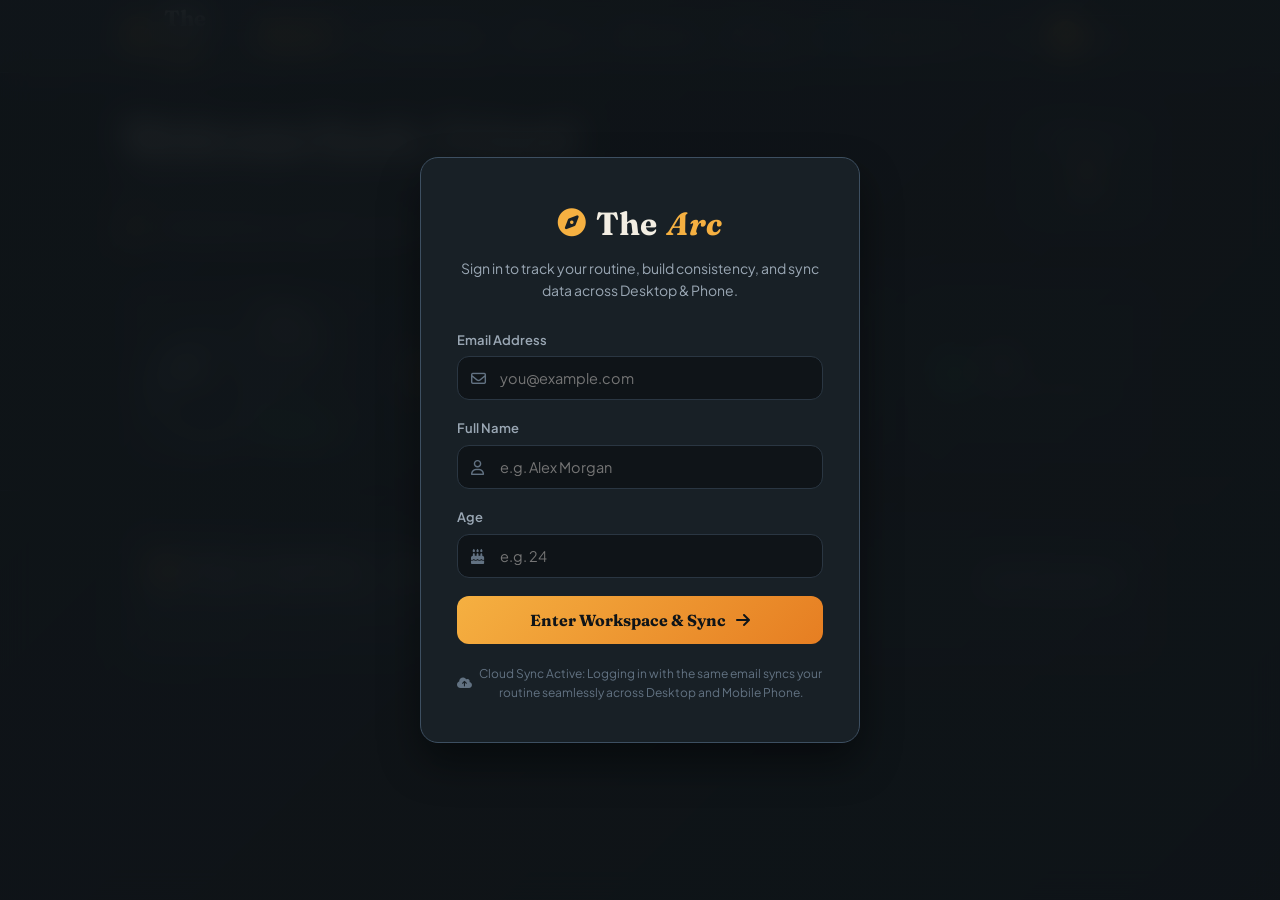
==== commit 05a0b60b: "Add files via upload" ====
--- a/index.html
+++ b/index.html
@@ -25,7 +25,7 @@
         <span class="brand-icon"><i class="fa-solid fa-compass"></i></span>
         The <em>Arc</em>
       </div>
-      <div class="login-tag">Sign in to track your routine, build consistency, and grow every day.</div>
+      <div class="login-tag">Sign in to track your routine, build consistency, and sync data across Desktop & Phone.</div>
       
       <form id="loginForm" autocomplete="on">
         <div class="input-group">
@@ -55,13 +55,13 @@
         <div class="login-welcome" id="loginWelcomeNote"></div>
 
         <button type="submit" class="login-btn" id="loginSubmitBtn">
-          <span>Enter Workspace</span>
+          <span>Enter Workspace & Sync</span>
           <i class="fa-solid fa-arrow-right"></i>
         </button>
 
         <div class="login-note">
-          <i class="fa-solid fa-shield-halved"></i>
-          Your record is saved securely in your browser. Entering an existing email loads your saved data instantly.
+          <i class="fa-solid fa-cloud-arrow-up"></i>
+          Cloud Sync Active: Logging in with the same email syncs your routine seamlessly across Desktop and Mobile Phone.
         </div>
       </form>
     </div>
@@ -105,6 +105,25 @@
 
       <!-- Profile & Utility Controls -->
       <div class="header-actions">
+        <!-- Global Timezone Selector -->
+        <div class="timezone-picker-wrap" title="Select your Country Time Zone">
+          <i class="fa-solid fa-earth-americas tz-icon"></i>
+          <select id="timeZoneSelect" class="timezone-select">
+            <option value="auto">🌐 Local Device Time</option>
+            <option value="Asia/Kolkata">🇮🇳 India (IST +5:30)</option>
+            <option value="America/New_York">🇺🇸 USA East (EST -5:00)</option>
+            <option value="America/Chicago">🇺🇸 USA Central (CST -6:00)</option>
+            <option value="America/Los_Angeles">🇺🇸 USA West (PST -8:00)</option>
+            <option value="Europe/London">🇬🇧 UK (GMT/BST +0:00)</option>
+            <option value="Europe/Paris">🇫🇷 Europe (CET +1:00)</option>
+            <option value="Asia/Dubai">🇦🇪 UAE (GST +4:00)</option>
+            <option value="Asia/Singapore">🇸🇬 Singapore (SGT +8:00)</option>
+            <option value="Asia/Tokyo">🇯🇵 Japan (JST +9:00)</option>
+            <option value="Australia/Sydney">🇦🇺 Australia (AEST +10:00)</option>
+            <option value="UTC">⏱️ UTC</option>
+          </select>
+        </div>
+
         <button class="icon-btn" id="soundToggleBtn" title="Toggle sound effects">
           <i class="fa-solid fa-volume-high" id="soundIcon"></i>
         </button>
@@ -120,9 +139,11 @@
             <div class="menu-header">
               <div class="menu-user-name" id="menuUserName">User Name</div>
               <div class="menu-user-email" id="menuUserEmail">user@example.com</div>
+              <div class="menu-sync-badge"><i class="fa-solid fa-rotate"></i> Cloud Sync Active</div>
             </div>
             <div class="menu-divider"></div>
-            <button id="exportDataBtn"><i class="fa-solid fa-download"></i> Export Data Backup</button>
+            <button id="btnManualSync"><i class="fa-solid fa-cloud-arrow-down"></i> Sync Cloud Data Now</button>
+            <button id="exportDataBtn"><i class="fa-solid fa-download"></i> Export Backup File</button>
             <label id="importDataLabel" class="menu-label">
               <i class="fa-solid fa-upload"></i> Restore Backup
               <input type="file" id="importDataInput" accept="application/json" hidden>
@@ -172,7 +193,7 @@
             <div class="ring-title">Today's Progress</div>
             <div class="ring-sub" id="doneTodaySub">0 of 0 tasks finished</div>
             <div class="save-status-pill" id="saveStatusPill">
-              <i class="fa-solid fa-cloud-arrow-up"></i> <span>Auto-saved</span>
+              <i class="fa-solid fa-cloud-arrow-up"></i> <span>Cloud Synced</span>
             </div>
           </div>
         </div>
@@ -213,7 +234,7 @@
         <div class="section-head">
           <div>
             <h2><i class="fa-solid fa-calendar-check icon-head"></i> Today's Schedule — <span id="todayDate">Monday</span></h2>
-            <div class="hint" id="todayHint">Tap a task when completed. Tasks auto-unlock as their time arrives.</div>
+            <div class="hint" id="todayHint">Tap a task when completed. Tasks auto-unlock as their scheduled start time arrives.</div>
           </div>
           <div class="head-actions">
             <button class="btn btn-secondary btn-sm" id="btnGoToRoutineBuilder">
@@ -228,13 +249,13 @@
       </div>
     </div>
 
-    <!-- PAGE 2: ROUTINE BUILDER VIEW (Add / Edit / Delete Custom Tasks) -->
+    <!-- PAGE 2: ROUTINE BUILDER VIEW -->
     <div class="view" id="view-routine">
       <div class="page-banner routine-banner">
         <div class="banner-overlay"></div>
         <div class="banner-text">
           <div class="t"><i class="fa-solid fa-sliders"></i> Routine Builder</div>
-          <div class="s">Design your perfect daily routine. Add new habits, change times, or reorganize sessions.</div>
+          <div class="s">Design your required routine tasks. Set start/finish times and icons.</div>
         </div>
       </div>
 
@@ -242,7 +263,7 @@
         <div class="section-head">
           <div>
             <h2>Manage Routine Tasks</h2>
-            <div class="hint">Changes saved here apply immediately to your active daily schedule.</div>
+            <div class="hint">Tasks added here sync immediately across your Desktop and Mobile Phone.</div>
           </div>
           <button class="btn btn-primary" id="btnOpenAddTaskModal">
             <i class="fa-solid fa-plus"></i> Add New Task
@@ -291,7 +312,7 @@
           </div>
 
           <div class="journal-footer">
-            <span class="save-indicator-text" id="journalSaveText">Auto-saved to local memory</span>
+            <span class="save-indicator-text" id="journalSaveText">Synced to cloud & local memory</span>
             <button class="btn btn-primary" id="btnSaveJournal">
               <i class="fa-solid fa-floppy-disk"></i> Save Reflection
             </button>
@@ -335,7 +356,7 @@
               <tr>
                 <th>Category</th>
                 <th>Target Focus for Month</th>
-                <th style="text-align:right">Days Completed</th>
+                <th style="text-align:right">Status</th>
               </tr>
             </thead>
             <tbody id="targetBody">
@@ -344,29 +365,9 @@
           </table>
         </div>
       </div>
-
-      <div class="section-card margin-top-lg">
-        <div class="section-head">
-          <div>
-            <h2>Monthly Completion Overview</h2>
-            <div class="hint" id="monthlyRangeHint">Range</div>
-          </div>
-        </div>
-
-        <div class="pie-grid">
-          <div class="pie-card">
-            <h4 class="pie-card-title">Days Completed This Month</h4>
-            <div id="monthlyCompletionPie" class="pie-container"></div>
-          </div>
-          <div class="pie-card">
-            <h4 class="pie-card-title">Category Focus Distribution</h4>
-            <div id="monthlyCategoryPie" class="pie-container"></div>
-          </div>
-        </div>
-      </div>
-    </div>
-
-    <!-- PAGE 5: YEARLY HEATMAP & ANALYTICS VIEW -->
+    </div>
+
+    <!-- PAGE 5: YEARLY HEATMAP VIEW -->
     <div class="view" id="view-yearly">
       <div class="page-banner yearly-banner">
         <div class="banner-overlay"></div>
@@ -398,41 +399,6 @@
           <span>100% Completed</span>
         </div>
       </div>
-
-      <div class="section-card margin-top-lg">
-        <div class="section-head">
-          <h2>Yearly Focus & Time Breakdown</h2>
-        </div>
-        <div class="pie-grid">
-          <div class="pie-card">
-            <h4 class="pie-card-title">Year-to-Date Consistency</h4>
-            <div id="yearlyCompletionPie" class="pie-container"></div>
-          </div>
-          <div class="pie-card">
-            <h4 class="pie-card-title">Category Distribution</h4>
-            <div id="yearlyCategoryPie" class="pie-container"></div>
-          </div>
-        </div>
-      </div>
-
-      <div class="section-card margin-top-lg">
-        <div class="section-head">
-          <div>
-            <h2>Time Management Breakdown</h2>
-            <div class="hint">Allocation of your daily 17.5 awake hours</div>
-          </div>
-        </div>
-        <div class="pie-grid">
-          <div class="pie-card">
-            <h4 class="pie-card-title">Standard Schedule (Mon – Sat)</h4>
-            <div id="timeManagementPieWeekday" class="pie-container"></div>
-          </div>
-          <div class="pie-card">
-            <h4 class="pie-card-title">Sunday Custom Schedule</h4>
-            <div id="timeManagementPieSunday" class="pie-container"></div>
-          </div>
-        </div>
-      </div>
     </div>
 
     <!-- PAGE 6: REWARDS & MILESTONES VIEW -->
@@ -472,7 +438,7 @@
 
   </main>
 
-  <!-- MODAL: DAY DETAILS (Triggered when clicking a heatmap cell) -->
+  <!-- MODAL: DAY DETAILS -->
   <div class="modal-overlay" id="dayModal">
     <div class="modal-card">
       <div class="modal-header">
@@ -485,9 +451,9 @@
     </div>
   </div>
 
-  <!-- MODAL: ADD / EDIT ROUTINE TASK -->
+  <!-- MODAL: ADD / EDIT ROUTINE TASK (WITH START/END PICKERS, DURATION & EMOJI DROPDOWN) -->
   <div class="modal-overlay" id="taskModal">
-    <div class="modal-card">
+    <div class="modal-card modal-card-wide">
       <div class="modal-header">
         <h3 id="taskModalTitle">Add New Task</h3>
         <button class="modal-close-btn" id="taskModalClose"><i class="fa-solid fa-xmark"></i></button>
@@ -495,24 +461,51 @@
       <form id="taskForm" class="modal-body">
         <input type="hidden" id="editTaskId">
         
+        <!-- Task Name -->
         <div class="form-group">
           <label class="field-label" for="taskNameInput">Task Name</label>
-          <input type="text" id="taskNameInput" class="form-input" placeholder="e.g. Deep Work Session" required>
-        </div>
-
-        <div class="form-row">
-          <div class="form-group">
-            <label class="field-label" for="taskTimeInput">Display Time Window</label>
-            <input type="text" id="taskTimeInput" class="form-input" placeholder="e.g. 6:00 – 8:00 AM" required>
-          </div>
-
-          <div class="form-group">
-            <label class="field-label" for="taskStartMinInput">Unlock Hour (24h)</label>
-            <input type="number" id="taskStartMinInput" class="form-input" min="0" max="23" placeholder="e.g. 6 for 6 AM" required>
-          </div>
-        </div>
-
-        <div class="form-row">
+          <input type="text" id="taskNameInput" class="form-input" placeholder="e.g. Morning Study Session" required>
+        </div>
+
+        <!-- Start Time & Finish Time Selectors (Hour, Minute, AM/PM) -->
+        <div class="time-picker-grid">
+          <div class="time-picker-box">
+            <label class="field-label"><i class="fa-regular fa-clock"></i> Start Time</label>
+            <div class="time-select-row">
+              <select id="startHourSelect" class="form-select time-select"></select>
+              <span class="colon">:</span>
+              <select id="startMinSelect" class="form-select time-select"></select>
+              <select id="startAmpmSelect" class="form-select time-select ampm">
+                <option value="AM">AM</option>
+                <option value="PM">PM</option>
+              </select>
+            </div>
+          </div>
+
+          <div class="time-picker-box">
+            <label class="field-label"><i class="fa-solid fa-flag-checkered"></i> Finish Time (End Time)</label>
+            <div class="time-select-row">
+              <select id="endHourSelect" class="form-select time-select"></select>
+              <span class="colon">:</span>
+              <select id="endMinSelect" class="form-select time-select"></select>
+              <select id="endAmpmSelect" class="form-select time-select ampm">
+                <option value="AM">AM</option>
+                <option value="PM">PM</option>
+              </select>
+            </div>
+          </div>
+        </div>
+
+        <!-- Automatic Duration & Time Window Output Banner -->
+        <div class="duration-output-banner" id="durationBanner">
+          <div class="duration-info">
+            <span class="duration-badge" id="durationBadge"><i class="fa-solid fa-hourglass-half"></i> Duration: 1h 0m</span>
+            <span class="time-range-text" id="timeRangeText">Display: 06:00 AM – 07:00 AM</span>
+          </div>
+        </div>
+
+        <!-- Day Period & Category -->
+        <div class="form-row margin-top-md">
           <div class="form-group">
             <label class="field-label" for="taskPeriodInput">Day Period</label>
             <select id="taskPeriodInput" class="form-select">
@@ -526,29 +519,60 @@
           </div>
 
           <div class="form-group">
-            <label class="field-label" for="taskCatInput">Category</label>
-            <select id="taskCatInput" class="form-select">
-              <option value="cat">Cat Study</option>
-              <option value="skill">Skill Learning</option>
-              <option value="english">English</option>
-              <option value="gym">Fitness & Gym</option>
-              <option value="podcast">Podcast & Audio</option>
-              <option value="trading">Trading Study</option>
-              <option value="revision">Daily Revision</option>
+            <label class="field-label" for="taskCatSelect">Category</label>
+            <select id="taskCatSelect" class="form-select">
+              <option value="study">Study Session</option>
+              <option value="skill">Skill Building</option>
+              <option value="english">Languages & English</option>
+              <option value="gym">Fitness & Health</option>
+              <option value="podcast">Media & Audio</option>
+              <option value="trading">Finance & Trading</option>
+              <option value="revision">Daily Planning</option>
               <option value="morning">Morning Ritual</option>
-              <option value="meals">Meals & Health</option>
+              <option value="meals">Meals & Rest</option>
+              <option value="other">Other (Custom Category)</option>
             </select>
           </div>
         </div>
 
+        <!-- Custom Category Text Box (Appears when "Other" is selected) -->
+        <div class="form-group" id="customCatWrapper" style="display: none;">
+          <label class="field-label" for="customCatInput">Type Custom Category Name</label>
+          <input type="text" id="customCatInput" class="form-input" placeholder="e.g. Coding Practice or Guitar Learning">
+        </div>
+
+        <!-- Emoji / Icon Selector Dropdown + Custom Input -->
         <div class="form-group">
-          <label class="field-label" for="taskIconInput">Emoji / Icon</label>
-          <input type="text" id="taskIconInput" class="form-input" placeholder="e.g. 🧘, 📘, 🏋️" required>
+          <label class="field-label" for="taskIconSelect">Emoji / Icon</label>
+          <select id="taskIconSelect" class="form-select">
+            <option value="📚">📚 Study & Books</option>
+            <option value="🧘">🧘 Meditation & Mindfulness</option>
+            <option value="🏋️">🏋️ Fitness & Gym</option>
+            <option value="💻">💻 Coding & Work</option>
+            <option value="🗣️">🗣️ Language & Speaking</option>
+            <option value="📈">📈 Trading & Finance</option>
+            <option value="🎨">🎨 Creative & Art</option>
+            <option value="💧">💧 Water & Hydration</option>
+            <option value="🍳">🍳 Breakfast & Meals</option>
+            <option value="🏃">🏃 Running & Walk</option>
+            <option value="🐾">🐾 Pet Care</option>
+            <option value="🎧">🎧 Podcast & Music</option>
+            <option value="📝">📝 Journal & Notes</option>
+            <option value="😴">😴 Sleep & Rest</option>
+            <option value="🚀">🚀 Growth & Goals</option>
+            <option value="other">Other (Type Custom Emoji / Icon)...</option>
+          </select>
+        </div>
+
+        <!-- Custom Emoji Input (Appears when "Other" is selected) -->
+        <div class="form-group" id="customIconWrapper" style="display: none;">
+          <label class="field-label" for="customIconInput">Custom Emoji / Symbol</label>
+          <input type="text" id="customIconInput" class="form-input" placeholder="Paste or type an emoji e.g. 🎯, ⚡, 🥑">
         </div>
 
         <div class="modal-footer margin-top-md">
           <button type="button" class="btn btn-secondary" id="btnCancelTaskModal">Cancel</button>
-          <button type="submit" class="btn btn-primary">Save Task</button>
+          <button type="submit" class="btn btn-primary">Save Routine Task</button>
         </div>
       </form>
     </div>
--- a/style.css
+++ b/style.css
@@ -83,10 +83,10 @@
 }
 
 /* ==========================================================================
-   LOGIN OVERLAY (CRITICAL BUG FIX: Hidden by default, open class triggers flex)
+   LOGIN OVERLAY (Hidden by default, open class triggers flex)
    ========================================================================== */
 .login-screen {
-  display: none; /* Default hidden to prevent screen locking on refresh */
+  display: none;
   position: fixed;
   inset: 0;
   z-index: 999;
@@ -234,7 +234,7 @@
 }
 
 /* ==========================================================================
-   APP HEADER & NAVIGATION
+   APP HEADER & TIMEZONE PICKER
    ========================================================================== */
 .app-header {
   background: rgba(24, 32, 38, 0.85);
@@ -320,7 +320,34 @@
 .header-actions {
   display: flex;
   align-items: center;
-  gap: 12px;
+  gap: 10px;
+}
+
+/* Timezone Selector */
+.timezone-picker-wrap {
+  display: flex;
+  align-items: center;
+  background: var(--bg-dark);
+  border: 1px solid var(--border-subtle);
+  border-radius: var(--radius-md);
+  padding: 4px 8px;
+  gap: 6px;
+}
+
+.tz-icon {
+  color: var(--cyan);
+  font-size: 13px;
+}
+
+.timezone-select {
+  background: transparent;
+  border: none;
+  color: var(--text-main);
+  font-size: 12.5px;
+  font-weight: 500;
+  cursor: pointer;
+  outline: none;
+  max-width: 140px;
 }
 
 .icon-btn {
@@ -397,7 +424,7 @@
   border: 1px solid var(--border-bright);
   border-radius: var(--radius-md);
   padding: 8px;
-  min-width: 220px;
+  min-width: 230px;
   box-shadow: var(--shadow-lg);
   z-index: 150;
   animation: fadeIn 0.2s ease;
@@ -419,6 +446,12 @@
 .menu-user-email {
   font-size: 12px;
   color: var(--text-muted);
+}
+
+.menu-sync-badge {
+  font-size: 11px;
+  color: var(--emerald);
+  margin-top: 4px;
 }
 
 .menu-divider {
@@ -494,7 +527,7 @@
   border-left: 3px solid var(--gold);
   padding: 10px 14px;
   border-radius: 0 var(--radius-sm) var(--radius-sm) 0;
-  max-width: 540px;
+  max-width: 580px;
 }
 
 .quote-icon {
@@ -946,7 +979,7 @@
 }
 
 /* ==========================================================================
-   ROUTINE BUILDER VIEW
+   ROUTINE BUILDER VIEW & TASK MODAL TIME PICKERS
    ========================================================================== */
 .routine-manager-item {
   display: flex;
@@ -969,6 +1002,84 @@
 .routine-item-actions {
   display: flex;
   gap: 8px;
+}
+
+.modal-card-wide {
+  max-width: 540px !important;
+}
+
+/* Time Picker Grid */
+.time-picker-grid {
+  display: grid;
+  grid-template-columns: 1fr 1fr;
+  gap: 14px;
+  background: var(--bg-dark);
+  border: 1px solid var(--border-subtle);
+  padding: 14px;
+  border-radius: var(--radius-md);
+  margin-bottom: 16px;
+}
+
+.time-picker-box {
+  display: flex;
+  flex-direction: column;
+}
+
+.time-select-row {
+  display: flex;
+  align-items: center;
+  gap: 6px;
+  margin-top: 4px;
+}
+
+.time-select {
+  background: var(--bg-card);
+  border: 1px solid var(--border-bright);
+  color: var(--text-main);
+  padding: 6px 8px;
+  border-radius: var(--radius-sm);
+  font-size: 13.5px;
+  font-family: var(--font-mono);
+}
+
+.time-select.ampm {
+  font-weight: 700;
+  color: var(--gold);
+}
+
+.time-select-row .colon {
+  font-weight: 700;
+  color: var(--text-muted);
+}
+
+/* Duration Output Banner */
+.duration-output-banner {
+  background: rgba(245, 176, 65, 0.1);
+  border: 1px solid rgba(245, 176, 65, 0.3);
+  padding: 10px 14px;
+  border-radius: var(--radius-md);
+  margin-bottom: 16px;
+}
+
+.duration-info {
+  display: flex;
+  align-items: center;
+  justify-content: space-between;
+  flex-wrap: wrap;
+  gap: 10px;
+}
+
+.duration-badge {
+  font-family: var(--font-serif);
+  font-weight: 700;
+  color: var(--gold);
+  font-size: 14px;
+}
+
+.time-range-text {
+  font-family: var(--font-mono);
+  font-size: 12.5px;
+  color: var(--text-muted);
 }
 
 /* ==========================================================================
@@ -982,6 +1093,7 @@
 
 @media (max-width: 850px) {
   .journal-layout { grid-template-columns: 1fr; }
+  .time-picker-grid { grid-template-columns: 1fr; }
 }
 
 .mood-selector-container {
@@ -1102,7 +1214,7 @@
 }
 
 /* ==========================================================================
-   MONTHLY & YEARLY ANALYTICS & PIE CHARTS
+   MONTHLY & YEARLY ANALYTICS
    ========================================================================== */
 .table-responsive {
   overflow-x: auto;
@@ -1158,15 +1270,9 @@
 
 .days-count {
   font-family: var(--font-serif);
-  font-size: 18px;
+  font-size: 14px;
   font-weight: 700;
   color: var(--gold);
-}
-
-.days-count span {
-  font-family: var(--font-sans);
-  font-size: 12px;
-  color: var(--text-muted);
 }
 
 .month-nav-controls {
@@ -1191,90 +1297,6 @@
   font-weight: 600;
   min-width: 130px;
   text-align: center;
-}
-
-/* Pie Cards */
-.pie-grid {
-  display: grid;
-  grid-template-columns: repeat(auto-fit, minmax(320px, 1fr));
-  gap: 20px;
-}
-
-.pie-card {
-  background: var(--bg-dark);
-  border: 1px solid var(--border-subtle);
-  border-radius: var(--radius-md);
-  padding: 20px;
-}
-
-.pie-card-title {
-  font-size: 14px;
-  color: var(--text-muted);
-  margin-bottom: 16px;
-}
-
-.pie-block {
-  display: flex;
-  align-items: center;
-  gap: 24px;
-  flex-wrap: wrap;
-}
-
-.pie-chart {
-  width: 120px;
-  height: 120px;
-  border-radius: 50%;
-  flex-shrink: 0;
-  position: relative;
-}
-
-.pie-center {
-  position: absolute;
-  inset: 20px;
-  background: var(--bg-dark);
-  border-radius: 50%;
-  display: flex;
-  flex-direction: column;
-  align-items: center;
-  justify-content: center;
-}
-
-.pie-center .n {
-  font-family: var(--font-serif);
-  font-size: 20px;
-  font-weight: 700;
-}
-
-.pie-center .d {
-  font-size: 10px;
-  color: var(--text-muted);
-}
-
-.pie-legend {
-  display: flex;
-  flex-direction: column;
-  gap: 8px;
-  flex: 1;
-}
-
-.pie-legend-row {
-  display: flex;
-  align-items: center;
-  gap: 8px;
-  font-size: 13px;
-}
-
-.pie-legend-dot {
-  width: 8px;
-  height: 8px;
-  border-radius: 50%;
-}
-
-.pie-legend-pct {
-  margin-left: auto;
-  font-family: var(--font-mono);
-  font-size: 12px;
-  color: var(--text-muted);
 }
 
 /* ==========================================================================
@@ -1305,19 +1327,6 @@
 .hm-cell:hover {
   transform: scale(1.3);
   z-index: 10;
-}
-
-.hm-month-label {
-  grid-row: 1;
-  font-size: 11px;
-  color: var(--text-muted);
-}
-
-.hm-day-label {
-  font-size: 10px;
-  color: var(--text-faint);
-  display: flex;
-  align-items: center;
 }
 
 .heatmap-legend {
@@ -1429,7 +1438,7 @@
 }
 
 /* ==========================================================================
-   MODAL WINDOWS & TOAST NOTIFICATIONS
+   MODALS & TOAST NOTIFICATIONS
    ========================================================================== */
 .modal-overlay {
   display: none;
@@ -1559,14 +1568,14 @@
   to { transform: translateY(105vh) rotate(360deg); opacity: 0; }
 }
 
-/* Utility Helpers */
 .margin-top-md { margin-top: 16px; }
 .margin-top-lg { margin-top: 28px; }
 
-/* Responsive adjustments */
-@media (max-width: 600px) {
+/* Responsive Adjustments */
+@media (max-width: 700px) {
   .header-inner { height: auto; padding: 12px 0; flex-wrap: wrap; }
   .nav-tabs { order: 3; width: 100%; margin-top: 8px; }
+  .header-actions { flex-wrap: wrap; }
   .metrics-grid { grid-template-columns: 1fr; }
   .form-row { grid-template-columns: 1fr; }
 }
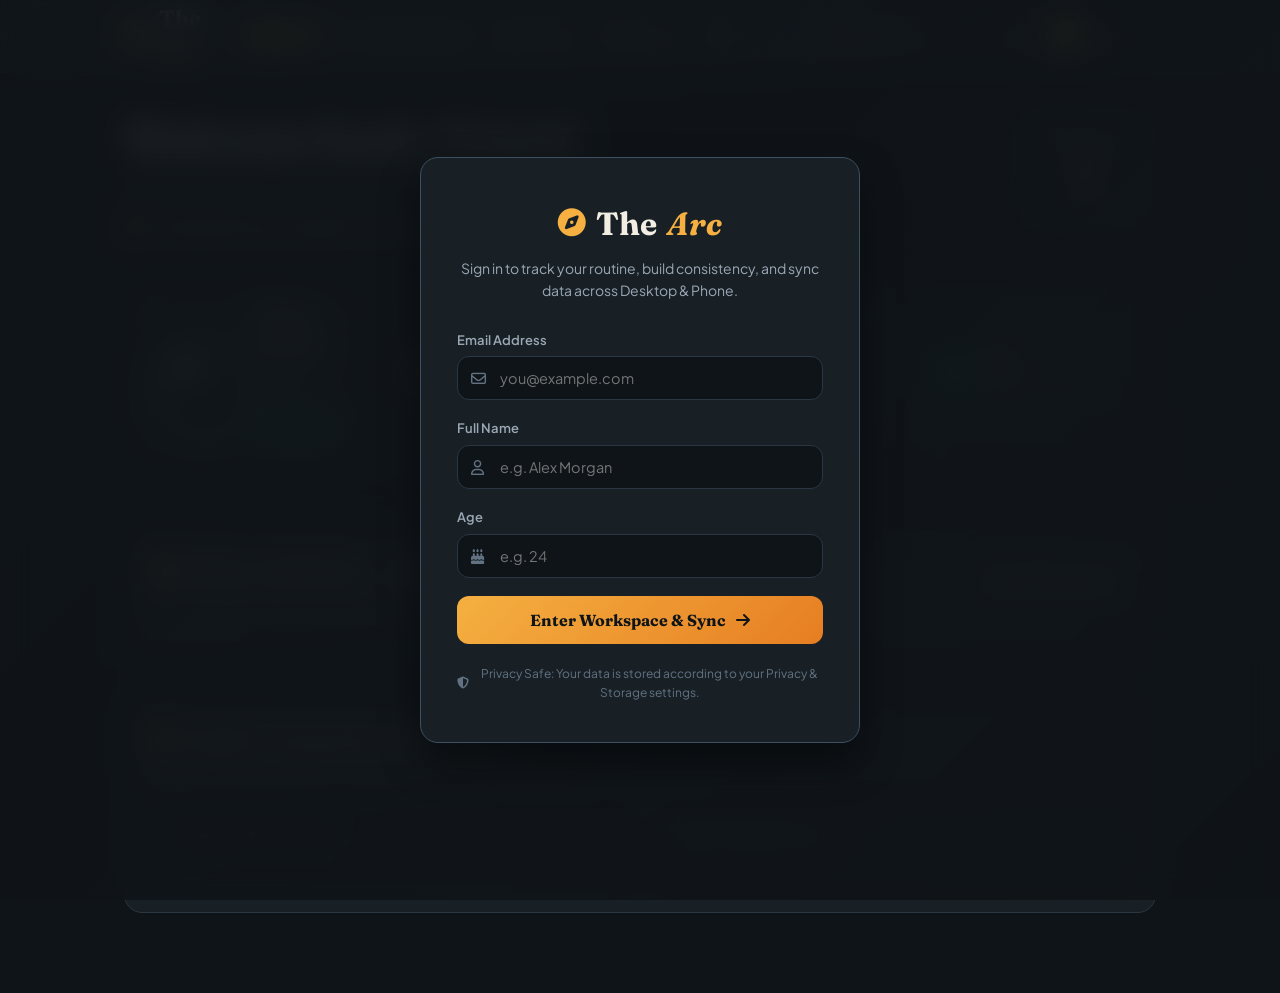
==== commit 79a7f113: "Add files via upload" ====
--- a/index.html
+++ b/index.html
@@ -1,5 +1,5 @@
 <!DOCTYPE html>
-<html lang="en">
+<html lang="en" data-theme="dark">
 <head>
   <meta charset="UTF-8">
   <meta name="viewport" content="width=device-width, initial-scale=1.0">
@@ -18,7 +18,7 @@
 </head>
 <body>
 
-  <!-- LOGIN / SIGN-IN OVERLAY (Hidden by default in CSS, shown only if no active session) -->
+  <!-- LOGIN / SIGN-IN OVERLAY -->
   <div class="login-screen" id="loginScreen">
     <div class="login-card">
       <div class="login-brand">
@@ -60,8 +60,8 @@
         </button>
 
         <div class="login-note">
-          <i class="fa-solid fa-cloud-arrow-up"></i>
-          Cloud Sync Active: Logging in with the same email syncs your routine seamlessly across Desktop and Mobile Phone.
+          <i class="fa-solid fa-shield-halved"></i>
+          Privacy Safe: Your data is stored according to your Privacy & Storage settings.
         </div>
       </form>
     </div>
@@ -84,6 +84,10 @@
         <button class="nav-tab" data-view="routine">
           <i class="fa-solid fa-list-check"></i>
           <span>Routine Builder</span>
+        </button>
+        <button class="nav-tab" data-view="weekly">
+          <i class="fa-solid fa-calendar-week"></i>
+          <span>Weekly</span>
         </button>
         <button class="nav-tab" data-view="journal">
           <i class="fa-solid fa-book-bookmark"></i>
@@ -124,6 +128,11 @@
           </select>
         </div>
 
+        <!-- Quick Theme Toggle Button -->
+        <button class="icon-btn" id="themeToggleBtn" title="Toggle Light / Dark Theme">
+          <i class="fa-solid fa-moon" id="themeIcon"></i>
+        </button>
+
         <button class="icon-btn" id="soundToggleBtn" title="Toggle sound effects">
           <i class="fa-solid fa-volume-high" id="soundIcon"></i>
         </button>
@@ -139,9 +148,21 @@
             <div class="menu-header">
               <div class="menu-user-name" id="menuUserName">User Name</div>
               <div class="menu-user-email" id="menuUserEmail">user@example.com</div>
-              <div class="menu-sync-badge"><i class="fa-solid fa-rotate"></i> Cloud Sync Active</div>
+              <div class="menu-sync-badge" id="menuStorageModeBadge"><i class="fa-solid fa-rotate"></i> Cloud Sync Active</div>
             </div>
             <div class="menu-divider"></div>
+            
+            <!-- Theme Toggle Item in Profile Menu -->
+            <button id="btnMenuThemeToggle">
+              <i class="fa-solid fa-circle-half-stroke"></i>
+              <span id="menuThemeText">Switch to Light Mode</span>
+            </button>
+
+            <!-- Privacy & Storage Settings in Profile Menu -->
+            <button id="btnOpenPrivacyModal">
+              <i class="fa-solid fa-user-lock"></i> Privacy & Storage Settings
+            </button>
+
             <button id="btnManualSync"><i class="fa-solid fa-cloud-arrow-down"></i> Sync Cloud Data Now</button>
             <button id="exportDataBtn"><i class="fa-solid fa-download"></i> Export Backup File</button>
             <label id="importDataLabel" class="menu-label">
@@ -193,7 +214,7 @@
             <div class="ring-title">Today's Progress</div>
             <div class="ring-sub" id="doneTodaySub">0 of 0 tasks finished</div>
             <div class="save-status-pill" id="saveStatusPill">
-              <i class="fa-solid fa-cloud-arrow-up"></i> <span>Cloud Synced</span>
+              <i class="fa-solid fa-cloud-arrow-up"></i> <span id="saveStatusText">Cloud Synced</span>
             </div>
           </div>
         </div>
@@ -228,13 +249,13 @@
   <!-- MAIN CONTENT CONTAINER -->
   <main class="wrap main-container">
 
-    <!-- PAGE 1: TODAY VIEW -->
+    <!-- PAGE 1: TODAY VIEW (WITH AUTOMATIC DAILY PIE CHARTS) -->
     <div class="view active" id="view-today">
       <div class="section-card">
         <div class="section-head">
           <div>
             <h2><i class="fa-solid fa-calendar-check icon-head"></i> Today's Schedule — <span id="todayDate">Monday</span></h2>
-            <div class="hint" id="todayHint">Tap a task when completed. Tasks auto-unlock as their scheduled start time arrives.</div>
+            <div class="hint" id="todayHint">Tap a task when completed. Tasks auto-unlock as scheduled.</div>
           </div>
           <div class="head-actions">
             <button class="btn btn-secondary btn-sm" id="btnGoToRoutineBuilder">
@@ -245,6 +266,27 @@
 
         <div id="checklist" class="checklist-container">
           <!-- Dynamic Task List Rendered by JS -->
+        </div>
+      </div>
+
+      <!-- AUTOMATIC DAILY PIE CHARTS SECTION -->
+      <div class="section-card margin-top-lg">
+        <div class="section-head">
+          <div>
+            <h2><i class="fa-solid fa-chart-pie icon-head"></i> Today's Automatic Breakdown</h2>
+            <div class="hint">Live pie charts generated automatically as you check off today's tasks</div>
+          </div>
+        </div>
+
+        <div class="pie-grid">
+          <div class="pie-card">
+            <h4 class="pie-card-title">Today's Completion Rate</h4>
+            <div id="todayCompletionPie" class="pie-container"></div>
+          </div>
+          <div class="pie-card">
+            <h4 class="pie-card-title">Today's Category Focus</h4>
+            <div id="todayCategoryPie" class="pie-container"></div>
+          </div>
         </div>
       </div>
     </div>
@@ -263,7 +305,7 @@
         <div class="section-head">
           <div>
             <h2>Manage Routine Tasks</h2>
-            <div class="hint">Tasks added here sync immediately across your Desktop and Mobile Phone.</div>
+            <div class="hint">Tasks added here sync immediately across your devices.</div>
           </div>
           <button class="btn btn-primary" id="btnOpenAddTaskModal">
             <i class="fa-solid fa-plus"></i> Add New Task
@@ -276,7 +318,72 @@
       </div>
     </div>
 
-    <!-- PAGE 3: JOURNAL & NOTES VIEW -->
+    <!-- PAGE 3: WEEKLY FOCUS & TARGET GOALS VIEW -->
+    <div class="view" id="view-weekly">
+      <div class="page-banner weekly-banner">
+        <div class="banner-overlay"></div>
+        <div class="banner-text">
+          <div class="t"><i class="fa-solid fa-calendar-week"></i> Weekly Focus & Target Goals</div>
+          <div class="s">Set week-by-week goals and track category target hits.</div>
+        </div>
+      </div>
+
+      <div class="section-card">
+        <div class="section-head">
+          <div>
+            <h2>Weekly Goals & Category Focus</h2>
+            <div class="hint">Track your weekly targets and progress</div>
+          </div>
+          <div class="month-nav-controls">
+            <button class="icon-btn-sub" id="prevWeek"><i class="fa-solid fa-chevron-left"></i></button>
+            <span class="month-display" id="weekLabel">Week 1 · September 2026</span>
+            <button class="icon-btn-sub" id="nextWeek"><i class="fa-solid fa-chevron-right"></i></button>
+          </div>
+        </div>
+
+        <div class="table-responsive">
+          <table class="target-table">
+            <thead>
+              <tr>
+                <th>Category</th>
+                <th>Weekly Target Goal</th>
+                <th style="text-align:right">Status</th>
+              </tr>
+            </thead>
+            <tbody id="weeklyTargetBody">
+              <!-- Rendered by JS -->
+            </tbody>
+          </table>
+        </div>
+
+        <!-- Add Custom Category Button in Weekly -->
+        <div class="table-actions-row margin-top-md">
+          <button class="btn btn-secondary btn-sm" id="btnAddWeeklyCustomCat">
+            <i class="fa-solid fa-plus"></i> Add Custom Category Goal
+          </button>
+        </div>
+      </div>
+
+      <!-- AUTOMATIC WEEKLY PIE CHARTS AT THE BOTTOM -->
+      <div class="section-card margin-top-lg">
+        <div class="section-head">
+          <h2>Weekly Automatic Insights</h2>
+          <div class="hint">Live breakdown of this week's progress</div>
+        </div>
+        <div class="pie-grid">
+          <div class="pie-card">
+            <h4 class="pie-card-title">This Week's Completion Rate</h4>
+            <div id="weeklyCompletionPie" class="pie-container"></div>
+          </div>
+          <div class="pie-card">
+            <h4 class="pie-card-title">This Week's Category Allocation</h4>
+            <div id="weeklyCategoryPie" class="pie-container"></div>
+          </div>
+        </div>
+      </div>
+    </div>
+
+    <!-- PAGE 4: JOURNAL & NOTES VIEW -->
     <div class="view" id="view-journal">
       <div class="page-banner journal-banner">
         <div class="banner-overlay"></div>
@@ -312,7 +419,7 @@
           </div>
 
           <div class="journal-footer">
-            <span class="save-indicator-text" id="journalSaveText">Synced to cloud & local memory</span>
+            <span class="save-indicator-text" id="journalSaveText">Saved</span>
             <button class="btn btn-primary" id="btnSaveJournal">
               <i class="fa-solid fa-floppy-disk"></i> Save Reflection
             </button>
@@ -330,7 +437,7 @@
       </div>
     </div>
 
-    <!-- PAGE 4: MONTHLY ANALYTICS VIEW -->
+    <!-- PAGE 5: MONTHLY ANALYTICS VIEW -->
     <div class="view" id="view-monthly">
       <div class="page-banner monthly-banner">
         <div class="banner-overlay"></div>
@@ -364,10 +471,35 @@
             </tbody>
           </table>
         </div>
-      </div>
-    </div>
-
-    <!-- PAGE 5: YEARLY HEATMAP VIEW -->
+
+        <!-- Add Custom Category Button in Monthly -->
+        <div class="table-actions-row margin-top-md">
+          <button class="btn btn-secondary btn-sm" id="btnAddMonthlyCustomCat">
+            <i class="fa-solid fa-plus"></i> Add Custom Category Goal
+          </button>
+        </div>
+      </div>
+
+      <!-- AUTOMATIC MONTHLY PIE CHARTS AT THE BOTTOM -->
+      <div class="section-card margin-top-lg">
+        <div class="section-head">
+          <h2>Monthly Automatic Insights</h2>
+          <div class="hint">Live breakdown of this month's progress</div>
+        </div>
+        <div class="pie-grid">
+          <div class="pie-card">
+            <h4 class="pie-card-title">This Month's Completion Rate</h4>
+            <div id="monthlyCompletionPie" class="pie-container"></div>
+          </div>
+          <div class="pie-card">
+            <h4 class="pie-card-title">This Month's Category Focus</h4>
+            <div id="monthlyCategoryPie" class="pie-container"></div>
+          </div>
+        </div>
+      </div>
+    </div>
+
+    <!-- PAGE 6: YEARLY HEATMAP VIEW -->
     <div class="view" id="view-yearly">
       <div class="page-banner yearly-banner">
         <div class="banner-overlay"></div>
@@ -401,7 +533,7 @@
       </div>
     </div>
 
-    <!-- PAGE 6: REWARDS & MILESTONES VIEW -->
+    <!-- PAGE 7: REWARDS & MILESTONES VIEW -->
     <div class="view" id="view-rewards">
       <div class="page-banner rewards-banner">
         <div class="banner-overlay"></div>
@@ -438,6 +570,79 @@
 
   </main>
 
+  <!-- MODAL: PRIVACY & STORAGE SETTINGS (Local Storage vs Cloud Sync) -->
+  <div class="modal-overlay" id="privacyModal">
+    <div class="modal-card">
+      <div class="modal-header">
+        <h3><i class="fa-solid fa-user-lock icon-head"></i> Privacy & Storage Settings</h3>
+        <button class="modal-close-btn" id="privacyModalClose"><i class="fa-solid fa-xmark"></i></button>
+      </div>
+      <div class="modal-body">
+        <p style="font-size:13.5px; color:var(--text-muted); margin-bottom:16px;">
+          Choose where and how your routine data is saved. You have 100% control over your data privacy.
+        </p>
+
+        <div class="privacy-option-card">
+          <label class="radio-label">
+            <input type="radio" name="storagePreference" value="cloud" id="storageCloudRadio">
+            <div>
+              <div class="option-title"><i class="fa-solid fa-cloud-arrow-up"></i> Cloud Sync + Local Backup (Recommended)</div>
+              <div class="option-sub">Automatically syncs your routine, progress, and journal notes across your Desktop and Mobile Phone.</div>
+            </div>
+          </label>
+        </div>
+
+        <div class="privacy-option-card margin-top-md">
+          <label class="radio-label">
+            <input type="radio" name="storagePreference" value="local" id="storageLocalRadio">
+            <div>
+              <div class="option-title"><i class="fa-solid fa-lock"></i> 100% Private Local Storage Only</div>
+              <div class="option-sub">Saves data exclusively inside this browser. No external cloud calls are made. Data will not sync automatically to other devices.</div>
+            </div>
+          </label>
+        </div>
+
+        <div class="privacy-status-box margin-top-md">
+          <div style="font-weight:700; font-size:13px;"><i class="fa-solid fa-database"></i> Active Data Status</div>
+          <div style="font-size:12.5px; color:var(--text-muted); margin-top:4px;" id="privacyStatusDetails">
+            Storage Mode: Cloud Sync | Account: user@example.com
+          </div>
+        </div>
+
+        <div class="modal-footer margin-top-md">
+          <button type="button" class="btn btn-secondary" id="btnCancelPrivacyModal">Close</button>
+          <button type="button" class="btn btn-primary" id="btnSavePrivacySettings">Save Privacy Preference</button>
+        </div>
+      </div>
+    </div>
+  </div>
+
+  <!-- MODAL: ADD CUSTOM CATEGORY (FOR WEEKLY & MONTHLY TARGETS) -->
+  <div class="modal-overlay" id="customCatModal">
+    <div class="modal-card">
+      <div class="modal-header">
+        <h3><i class="fa-solid fa-folder-plus icon-head"></i> Add Custom Category Goal</h3>
+        <button class="modal-close-btn" id="customCatModalClose"><i class="fa-solid fa-xmark"></i></button>
+      </div>
+      <form id="customCatForm" class="modal-body">
+        <div class="form-group">
+          <label class="field-label" for="newCatNameInput">Category Name</label>
+          <input type="text" id="newCatNameInput" class="form-input" placeholder="e.g. Guitar Practice or Coding" required>
+        </div>
+
+        <div class="form-group">
+          <label class="field-label" for="newCatColorInput">Category Color</label>
+          <input type="color" id="newCatColorInput" class="form-input" value="#f5b041" style="height:44px; cursor:pointer;">
+        </div>
+
+        <div class="modal-footer margin-top-md">
+          <button type="button" class="btn btn-secondary" id="btnCancelCustomCatModal">Cancel</button>
+          <button type="submit" class="btn btn-primary">Add Category Goal</button>
+        </div>
+      </form>
+    </div>
+  </div>
+
   <!-- MODAL: DAY DETAILS -->
   <div class="modal-overlay" id="dayModal">
     <div class="modal-card">
@@ -451,7 +656,7 @@
     </div>
   </div>
 
-  <!-- MODAL: ADD / EDIT ROUTINE TASK (WITH START/END PICKERS, DURATION & EMOJI DROPDOWN) -->
+  <!-- MODAL: ADD / EDIT ROUTINE TASK -->
   <div class="modal-overlay" id="taskModal">
     <div class="modal-card modal-card-wide">
       <div class="modal-header">
@@ -467,7 +672,7 @@
           <input type="text" id="taskNameInput" class="form-input" placeholder="e.g. Morning Study Session" required>
         </div>
 
-        <!-- Start Time & Finish Time Selectors (Hour, Minute, AM/PM) -->
+        <!-- Start Time & Finish Time Selectors -->
         <div class="time-picker-grid">
           <div class="time-picker-box">
             <label class="field-label"><i class="fa-regular fa-clock"></i> Start Time</label>
@@ -496,7 +701,7 @@
           </div>
         </div>
 
-        <!-- Automatic Duration & Time Window Output Banner -->
+        <!-- Duration Banner -->
         <div class="duration-output-banner" id="durationBanner">
           <div class="duration-info">
             <span class="duration-badge" id="durationBadge"><i class="fa-solid fa-hourglass-half"></i> Duration: 1h 0m</span>
@@ -535,13 +740,13 @@
           </div>
         </div>
 
-        <!-- Custom Category Text Box (Appears when "Other" is selected) -->
+        <!-- Custom Category Input -->
         <div class="form-group" id="customCatWrapper" style="display: none;">
           <label class="field-label" for="customCatInput">Type Custom Category Name</label>
           <input type="text" id="customCatInput" class="form-input" placeholder="e.g. Coding Practice or Guitar Learning">
         </div>
 
-        <!-- Emoji / Icon Selector Dropdown + Custom Input -->
+        <!-- Emoji Selector -->
         <div class="form-group">
           <label class="field-label" for="taskIconSelect">Emoji / Icon</label>
           <select id="taskIconSelect" class="form-select">
@@ -564,7 +769,7 @@
           </select>
         </div>
 
-        <!-- Custom Emoji Input (Appears when "Other" is selected) -->
+        <!-- Custom Emoji Input -->
         <div class="form-group" id="customIconWrapper" style="display: none;">
           <label class="field-label" for="customIconInput">Custom Emoji / Symbol</label>
           <input type="text" id="customIconInput" class="form-input" placeholder="Paste or type an emoji e.g. 🎯, ⚡, 🥑">
--- a/style.css
+++ b/style.css
@@ -1,10 +1,10 @@
 /* ==========================================================================
    THE ARC — DAILY ROUTINE TRACKER & PERSONAL GROWTH
-   Modern CSS Design System & Responsive Stylesheet
+   Modern CSS Design System (Dark Obsidian & Crisp Light Themes)
    ========================================================================== */
 
 :root {
-  /* Color Palette - Dark Obsidian Theme */
+  /* Color Palette - Dark Obsidian Theme (Default) */
   --bg-dark: #0f1418;
   --bg-card: #182026;
   --bg-card-hover: #1e2830;
@@ -39,15 +39,38 @@
   --font-sans: 'Plus Jakarta Sans', system-ui, -apple-system, sans-serif;
   --font-mono: 'IBM Plex Mono', monospace;
 
-  /* Transitions & Shadows */
-  --transition-fast: 0.15s ease;
-  --transition-normal: 0.25s cubic-bezier(0.16, 1, 0.3, 1);
+  /* Shadows & Radius */
   --shadow-sm: 0 4px 12px rgba(0, 0, 0, 0.25);
   --shadow-lg: 0 20px 40px rgba(0, 0, 0, 0.45);
   --radius-sm: 8px;
   --radius-md: 12px;
   --radius-lg: 18px;
   --radius-full: 9999px;
+}
+
+/* ==========================================================================
+   LIGHT THEME OVERRIDES ([data-theme="light"])
+   ========================================================================== */
+:root[data-theme="light"] {
+  --bg-dark: #f8fafc;
+  --bg-card: #ffffff;
+  --bg-card-hover: #f1f5f9;
+  --bg-elevated: #e2e8f0;
+  
+  --border-subtle: #e2e8f0;
+  --border-bright: #cbd5e1;
+
+  --text-main: #0f172a;
+  --text-muted: #475569;
+  --text-faint: #94a3b8;
+
+  --gold: #d97706;
+  --gold-glow: rgba(217, 119, 6, 0.15);
+  --emerald: #16a34a;
+  --emerald-glow: rgba(22, 163, 74, 0.15);
+
+  --shadow-sm: 0 4px 12px rgba(0, 0, 0, 0.06);
+  --shadow-lg: 0 20px 40px rgba(0, 0, 0, 0.12);
 }
 
 /* Base Resets */
@@ -64,6 +87,7 @@
   line-height: 1.6;
   -webkit-font-smoothing: antialiased;
   min-height: 100vh;
+  transition: background-color 0.3s ease, color 0.3s ease;
 }
 
 a {
@@ -83,7 +107,7 @@
 }
 
 /* ==========================================================================
-   LOGIN OVERLAY (Hidden by default, open class triggers flex)
+   LOGIN OVERLAY
    ========================================================================== */
 .login-screen {
   display: none;
@@ -237,12 +261,12 @@
    APP HEADER & TIMEZONE PICKER
    ========================================================================== */
 .app-header {
-  background: rgba(24, 32, 38, 0.85);
-  backdrop-filter: blur(12px);
+  background: var(--bg-card);
   border-bottom: 1px solid var(--border-subtle);
   position: sticky;
   top: 0;
   z-index: 100;
+  transition: background-color 0.3s ease;
 }
 
 .header-inner {
@@ -424,7 +448,7 @@
   border: 1px solid var(--border-bright);
   border-radius: var(--radius-md);
   padding: 8px;
-  min-width: 230px;
+  min-width: 240px;
   box-shadow: var(--shadow-lg);
   z-index: 150;
   animation: fadeIn 0.2s ease;
@@ -835,6 +859,7 @@
 }
 
 .routine-banner { background-image: url('https://images.unsplash.com/photo-1499750310107-5fef28a66643?q=80&w=1600&auto=format&fit=crop'); }
+.weekly-banner { background-image: url('https://images.unsplash.com/photo-1434030216411-0b793f4b4173?q=80&w=1600&auto=format&fit=crop'); }
 .journal-banner { background-image: url('https://images.unsplash.com/photo-1455390582262-044cdead277a?q=80&w=1600&auto=format&fit=crop'); }
 .monthly-banner { background-image: url('https://images.unsplash.com/photo-1506784983877-45594efa4cbe?q=80&w=1600&auto=format&fit=crop'); }
 .yearly-banner { background-image: url('https://images.unsplash.com/photo-1470071459604-3b5ec3a7fe05?q=80&w=1600&auto=format&fit=crop'); }
@@ -1008,7 +1033,6 @@
   max-width: 540px !important;
 }
 
-/* Time Picker Grid */
 .time-picker-grid {
   display: grid;
   grid-template-columns: 1fr 1fr;
@@ -1052,7 +1076,6 @@
   color: var(--text-muted);
 }
 
-/* Duration Output Banner */
 .duration-output-banner {
   background: rgba(245, 176, 65, 0.1);
   border: 1px solid rgba(245, 176, 65, 0.3);
@@ -1080,6 +1103,54 @@
   font-family: var(--font-mono);
   font-size: 12.5px;
   color: var(--text-muted);
+}
+
+/* ==========================================================================
+   PRIVACY SETTINGS & MODALS
+   ========================================================================== */
+.privacy-option-card {
+  background: var(--bg-dark);
+  border: 1px solid var(--border-subtle);
+  border-radius: var(--radius-md);
+  padding: 16px;
+  transition: border-color 0.2s ease;
+}
+
+.privacy-option-card:hover {
+  border-color: var(--gold);
+}
+
+.radio-label {
+  display: flex;
+  align-items: flex-start;
+  gap: 12px;
+  cursor: pointer;
+}
+
+.radio-label input[type="radio"] {
+  margin-top: 4px;
+  accent-color: var(--gold);
+  width: 18px;
+  height: 18px;
+}
+
+.option-title {
+  font-weight: 700;
+  font-size: 14.5px;
+  color: var(--text-main);
+}
+
+.option-sub {
+  font-size: 12.5px;
+  color: var(--text-muted);
+  margin-top: 4px;
+}
+
+.privacy-status-box {
+  background: rgba(52, 152, 219, 0.1);
+  border: 1px solid rgba(52, 152, 219, 0.3);
+  border-radius: var(--radius-md);
+  padding: 12px 14px;
 }
 
 /* ==========================================================================
@@ -1214,7 +1285,7 @@
 }
 
 /* ==========================================================================
-   MONTHLY & YEARLY ANALYTICS
+   MONTHLY & YEARLY ANALYTICS & PIE CHARTS
    ========================================================================== */
 .table-responsive {
   overflow-x: auto;
@@ -1297,6 +1368,90 @@
   font-weight: 600;
   min-width: 130px;
   text-align: center;
+}
+
+/* Pie Cards */
+.pie-grid {
+  display: grid;
+  grid-template-columns: repeat(auto-fit, minmax(300px, 1fr));
+  gap: 20px;
+}
+
+.pie-card {
+  background: var(--bg-dark);
+  border: 1px solid var(--border-subtle);
+  border-radius: var(--radius-md);
+  padding: 20px;
+}
+
+.pie-card-title {
+  font-size: 14px;
+  color: var(--text-muted);
+  margin-bottom: 16px;
+}
+
+.pie-block {
+  display: flex;
+  align-items: center;
+  gap: 24px;
+  flex-wrap: wrap;
+}
+
+.pie-chart {
+  width: 120px;
+  height: 120px;
+  border-radius: 50%;
+  flex-shrink: 0;
+  position: relative;
+}
+
+.pie-center {
+  position: absolute;
+  inset: 20px;
+  background: var(--bg-dark);
+  border-radius: 50%;
+  display: flex;
+  flex-direction: column;
+  align-items: center;
+  justify-content: center;
+}
+
+.pie-center .n {
+  font-family: var(--font-serif);
+  font-size: 20px;
+  font-weight: 700;
+}
+
+.pie-center .d {
+  font-size: 10px;
+  color: var(--text-muted);
+}
+
+.pie-legend {
+  display: flex;
+  flex-direction: column;
+  gap: 8px;
+  flex: 1;
+}
+
+.pie-legend-row {
+  display: flex;
+  align-items: center;
+  gap: 8px;
+  font-size: 13px;
+}
+
+.pie-legend-dot {
+  width: 8px;
+  height: 8px;
+  border-radius: 50%;
+}
+
+.pie-legend-pct {
+  margin-left: auto;
+  font-family: var(--font-mono);
+  font-size: 12px;
+  color: var(--text-muted);
 }
 
 /* ==========================================================================
